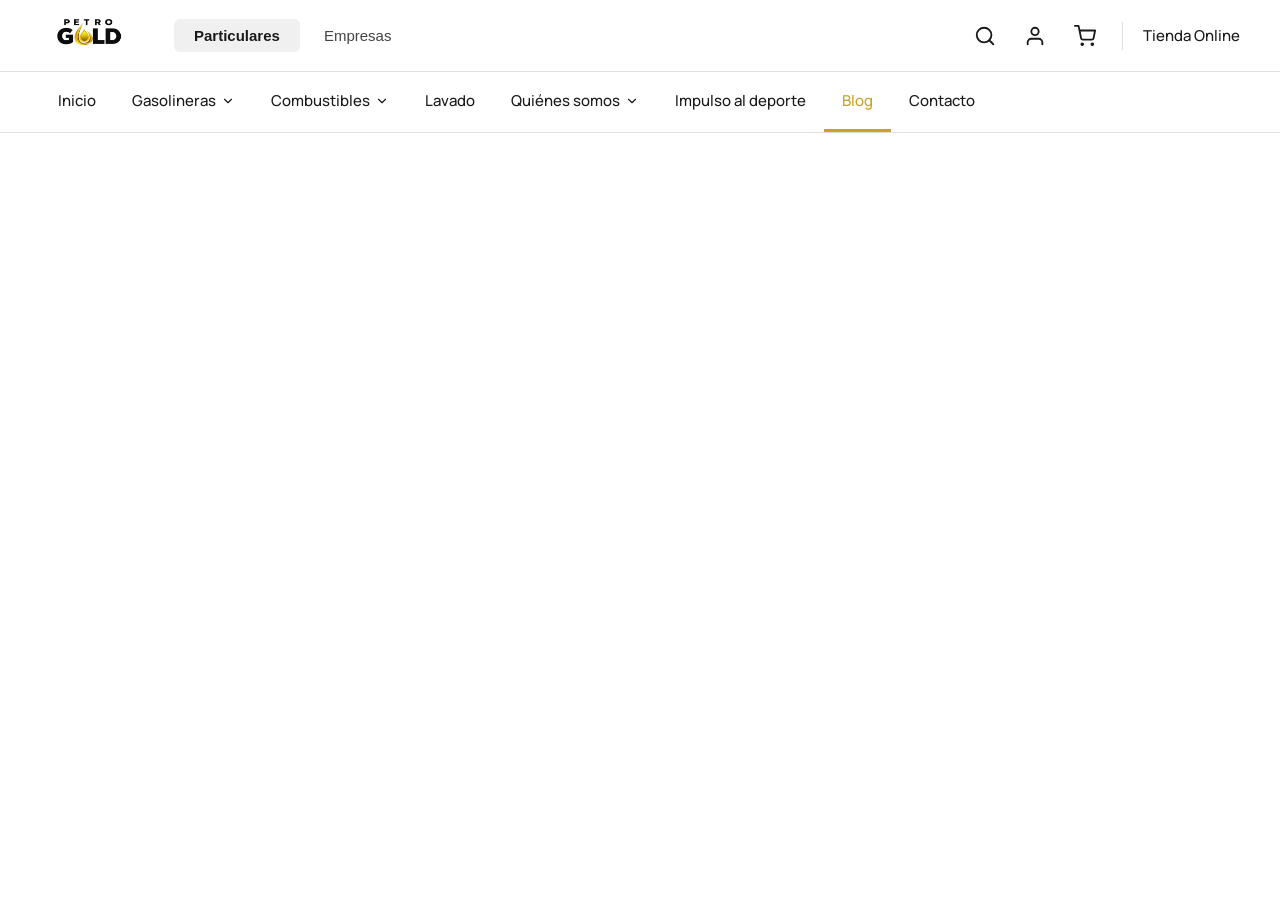
==== blog.html @ 427b75f1 "first commit" ====
<!DOCTYPE html>
<html lang="es">
<head>
  <meta charset="UTF-8" />
  <meta name="viewport" content="width=device-width, initial-scale=1.0" />
  <title>PetroGold – Blog</title>
  <link rel="stylesheet" href="css/style.css" />
</head>
<body>

  <!-- ===== TOP HEADER ===== -->
  <header class="top-header">
    <div class="header-inner">
      <div class="header-left">
        <a href="index.html" class="header-logo">
          <img src="Img/logo_petrogold_negro_sin_fondo.png" alt="PetroGold" />
        </a>
        <div class="header-tabs">
          <button class="tab active">Particulares</button>
          <button class="tab">Empresas</button>
        </div>
      </div>
      <div class="header-right">
        <button class="icon-btn" aria-label="Buscar">
          <svg viewBox="0 0 24 24" fill="none" stroke="currentColor" stroke-width="2" stroke-linecap="round" stroke-linejoin="round">
            <circle cx="11" cy="11" r="8"/><line x1="21" y1="21" x2="16.65" y2="16.65"/>
          </svg>
        </button>
        <button class="icon-btn" aria-label="Mi cuenta">
          <svg viewBox="0 0 24 24" fill="none" stroke="currentColor" stroke-width="2" stroke-linecap="round" stroke-linejoin="round">
            <path d="M20 21v-2a4 4 0 0 0-4-4H8a4 4 0 0 0-4 4v2"/><circle cx="12" cy="7" r="4"/>
          </svg>
        </button>
        <button class="icon-btn" aria-label="Carrito">
          <svg viewBox="0 0 24 24" fill="none" stroke="currentColor" stroke-width="2" stroke-linecap="round" stroke-linejoin="round">
            <circle cx="9" cy="21" r="1"/><circle cx="20" cy="21" r="1"/>
            <path d="M1 1h4l2.68 13.39a2 2 0 0 0 2 1.61h9.72a2 2 0 0 0 2-1.61L23 6H6"/>
          </svg>
        </button>
        <span class="header-divider"></span>
        <a href="tienda.html" class="tienda-link">Tienda Online</a>
      </div>
    </div>
  </header>

  <!-- ===== MAIN NAV ===== -->
  <nav class="main-nav">
    <ul>
      <li><a href="index.html">Inicio</a></li>
      <li class="has-dropdown">
        <a href="gasolineras.html">Gasolineras
          <svg class="nav-arrow" viewBox="0 0 24 24"><polyline points="6 9 12 15 18 9"/></svg>
        </a>
        <ul class="dropdown">
          <li><a href="gasolineras.html">Todas las gasolineras</a></li>
        </ul>
      </li>
      <li class="has-dropdown">
        <a href="combustibles.html">Combustibles
          <svg class="nav-arrow" viewBox="0 0 24 24"><polyline points="6 9 12 15 18 9"/></svg>
        </a>
        <ul class="dropdown">
          <li><a href="combustibles.html">Tipos de combustible</a></li>
        </ul>
      </li>
      <li><a href="lavado.html">Lavado</a></li>
      <li class="has-dropdown">
        <a href="quienes-somos.html">Quiénes somos
          <svg class="nav-arrow" viewBox="0 0 24 24"><polyline points="6 9 12 15 18 9"/></svg>
        </a>
        <ul class="dropdown">
          <li><a href="quienes-somos.html">La empresa</a></li>
        </ul>
      </li>
      <li><a href="impulso-al-deporte.html">Impulso al deporte</a></li>
      <li><a href="blog.html" class="active">Blog</a></li>
      <li><a href="contacto.html">Contacto</a></li>
    </ul>
  </nav>

  <!-- ===== MAIN CONTENT ===== -->
  <main>
    <!-- Contenido del Blog -->
  </main>

  <script src="js/main.js"></script>
</body>
</html>
---- css/style.css ----
@import url('https://fonts.googleapis.com/css2?family=Manrope:wght@400;500;600;700;800&display=swap');

/* =============================================
   PETROGOLD – Estilos globales
   ============================================= */

*, *::before, *::after {
  box-sizing: border-box;
  margin: 0;
  padding: 0;
}

:root {
  --gold: #C9A227;
  --gold-hover: #a88420;
  --text-dark: #1a1a1a;
  --text-mid: #444;
  --tab-active-bg: #f0f0f0;
  --border: #e0e0e0;
  --font: 'Manrope', sans-serif;
}

body {
  font-family: var(--font);
  color: var(--text-dark);
  background: #fff;
}

a {
  text-decoration: none;
  color: inherit;
}

/* =============================================
   TOP HEADER
   ============================================= */

.top-header {
  background: #fff;
  border-bottom: 1px solid var(--border);
  padding: 0 40px;
  height: 72px;
  display: flex;
  align-items: center;
}

.header-inner {
  width: 100%;
  display: flex;
  align-items: center;
  justify-content: space-between;
}

/* Logo */
.header-logo img {
  height: 68px;
  width: auto;
  display: block;
}

/* Particulares / Empresas tabs */
.header-left {
  display: flex;
  align-items: center;
  gap: 32px;
}

.header-tabs {
  display: flex;
  gap: 4px;
}

.header-tabs .tab {
  background: none;
  border: none;
  cursor: pointer;
  font-size: 15px;
  font-weight: 500;
  color: var(--text-mid);
  padding: 8px 20px;
  border-radius: 6px;
  transition: background 0.2s;
}

.header-tabs .tab.active {
  background: var(--tab-active-bg);
  color: var(--text-dark);
  font-weight: 600;
}

.header-tabs .tab:hover:not(.active) {
  background: #f7f7f7;
}

/* Right icons */
.header-right {
  display: flex;
  align-items: center;
  gap: 16px;
}

.icon-btn {
  background: none;
  border: none;
  cursor: pointer;
  display: flex;
  align-items: center;
  justify-content: center;
  padding: 6px;
  border-radius: 50%;
  color: var(--text-dark);
  transition: background 0.2s;
}

.icon-btn:hover {
  background: #f0f0f0;
}

.icon-btn svg {
  width: 22px;
  height: 22px;
}

.header-divider {
  width: 1px;
  height: 28px;
  background: var(--border);
  margin: 0 4px;
}

.tienda-link {
  font-size: 15px;
  font-weight: 500;
  color: var(--text-dark);
  white-space: nowrap;
  transition: color 0.2s;
}

.tienda-link:hover {
  color: var(--gold);
}

/* =============================================
   MAIN NAV
   ============================================= */

.main-nav {
  background: #fff;
  border-bottom: 1px solid var(--border);
  padding: 0 40px;
}

.main-nav > ul {
  list-style: none;
  display: flex;
  align-items: center;
  gap: 0;
}

.main-nav ul li {
  position: relative;
}

.main-nav ul li a,
.main-nav ul li .nav-toggle {
  display: flex;
  align-items: center;
  gap: 5px;
  padding: 18px 18px;
  font-size: 15px;
  font-weight: 500;
  color: var(--text-dark);
  cursor: pointer;
  border-bottom: 3px solid transparent;
  transition: color 0.2s, border-color 0.2s;
  white-space: nowrap;
  background: none;
  border-top: none;
  border-left: none;
  border-right: none;
  font-family: var(--font);
}

.main-nav ul li a:hover,
.main-nav ul li .nav-toggle:hover {
  color: var(--gold);
}

.main-nav ul li a.active {
  color: var(--gold);
  border-bottom: 3px solid var(--gold);
}

/* Dropdown arrow */
.nav-arrow {
  width: 14px;
  height: 14px;
  fill: none;
  stroke: currentColor;
  stroke-width: 2;
  stroke-linecap: round;
  stroke-linejoin: round;
  transition: transform 0.2s;
}

.has-dropdown:hover .nav-arrow {
  transform: rotate(180deg);
}

/* Dropdown menu */
.dropdown {
  display: none;
  position: absolute;
  top: 100%;
  left: 0;
  background: #fff;
  border: 1px solid var(--border);
  border-top: 2px solid var(--gold);
  min-width: 200px;
  box-shadow: 0 8px 24px rgba(0,0,0,0.08);
  z-index: 100;
  border-radius: 0 0 6px 6px;
}

.dropdown li a {
  padding: 12px 20px;
  display: block;
  border-bottom: none !important;
  font-weight: 400;
}

.dropdown li a:hover {
  background: #fafafa;
  color: var(--gold);
}

.has-dropdown:hover .dropdown {
  display: block;
}

/* =============================================
   HERO SLIDER
   ============================================= */

.hero-slider {
  position: relative;
  width: 100%;
  height: 520px;
  overflow: hidden;
}

.slide {
  position: absolute;
  inset: 0;
  background-size: cover;
  background-position: center;
  opacity: 0;
  transition: opacity 0.7s ease;
  display: flex;
  align-items: center;
}

.slide.active {
  opacity: 1;
  z-index: 1;
}

.slide-overlay {
  position: absolute;
  inset: 0;
  background: linear-gradient(to right, rgba(0,0,0,0.72) 0%, rgba(0,0,0,0.35) 55%, transparent 100%);
}

.slide-content {
  position: relative;
  z-index: 2;
  padding: 0 80px;
  max-width: 560px;
}

.slide-label {
  display: block;
  font-family: var(--font);
  font-size: 18px;
  font-weight: 800;
  letter-spacing: 3px;
  color: var(--gold);
  margin-bottom: 16px;
  text-transform: uppercase;
}

.slide-title {
  font-family: var(--font);
  font-size: 36px;
  font-weight: 800;
  color: #fff;
  line-height: 1.2;
  margin-bottom: 32px;
}

.slide-gold {
  color: var(--gold);
}

.slide-subtitle {
  font-family: var(--font);
  font-size: 16px;
  font-weight: 400;
  color: #fff;
  line-height: 1.6;
  margin-bottom: 28px;
  margin-top: -16px;
}

.slide-btn {
  display: inline-flex;
  align-items: center;
  gap: 10px;
  background: #fff;
  color: var(--text-dark);
  font-family: var(--font);
  font-size: 15px;
  font-weight: 600;
  padding: 14px 28px;
  border-radius: 6px;
  transition: background 0.2s, color 0.2s;
}

.slide-btn:hover {
  background: var(--gold);
  color: #fff;
}

.btn-arrow {
  font-size: 18px;
  line-height: 1;
}

/* Slider controls */
.slider-controls {
  position: absolute;
  bottom: 32px;
  left: 80px;
  z-index: 10;
  display: flex;
  align-items: center;
  gap: 8px;
}

.slider-btn {
  width: 40px;
  height: 40px;
  border-radius: 50%;
  border: 2px solid rgba(255,255,255,0.5);
  background: rgba(0,0,0,0.3);
  color: #fff;
  font-size: 20px;
  cursor: pointer;
  display: flex;
  align-items: center;
  justify-content: center;
  transition: background 0.2s, border-color 0.2s;
  line-height: 1;
}

.slider-btn:hover {
  background: rgba(0,0,0,0.6);
  border-color: #fff;
}

.slider-btn.next {
  background: rgba(255,255,255,0.15);
  border-color: #fff;
}

.slider-counter {
  font-family: var(--font);
  font-size: 14px;
  font-weight: 600;
  color: #fff;
  margin-left: 8px;
}

/* =============================================
   FEATURES SECTION
   ============================================= */

.features-section {
  background: #fff;
  padding: 80px 40px;
}

.features-inner {
  max-width: 1100px;
  margin: 0 auto;
}

.features-header {
  text-align: center;
  margin-bottom: 56px;
}

.features-label {
  display: block;
  font-family: var(--font);
  font-size: 13px;
  font-weight: 700;
  letter-spacing: 2px;
  color: var(--gold);
  text-transform: uppercase;
  margin-bottom: 16px;
}

.features-title {
  font-family: var(--font);
  font-size: 42px;
  font-weight: 800;
  color: #1a2e5a;
  line-height: 1.2;
}

.features-grid {
  display: grid;
  grid-template-columns: repeat(4, 1fr);
  gap: 32px;
  margin-bottom: 56px;
}

.feature-card {
  display: flex;
  flex-direction: column;
  align-items: center;
  text-align: center;
}

.feature-icon {
  width: 160px;
  height: 160px;
  background: #f0f2f5;
  border-radius: 50%;
  display: flex;
  align-items: center;
  justify-content: center;
  margin-bottom: 24px;
  overflow: hidden;
}

.feature-icon svg,
.feature-icon img {
  width: 100px;
  height: 100px;
  object-fit: contain;
}

.feature-title {
  font-family: var(--font);
  font-size: 20px;
  font-weight: 800;
  color: #1a2e5a;
  line-height: 1.3;
  margin-bottom: 12px;
  padding-bottom: 12px;
  position: relative;
}

.feature-title::after {
  content: '';
  display: block;
  width: 32px;
  height: 3px;
  border-radius: 2px;
  margin: 10px auto 0;
}

.feature-title.gold-line::after {
  background: var(--gold);
}

.feature-title.navy-line::after {
  background: #1a2e5a;
}

.feature-text {
  font-family: var(--font);
  font-size: 14px;
  font-weight: 400;
  color: #555;
  line-height: 1.7;
}

.features-cta {
  text-align: center;
}

.features-btn {
  display: inline-flex;
  align-items: center;
  gap: 10px;
  background: var(--gold);
  color: #fff;
  font-family: var(--font);
  font-size: 16px;
  font-weight: 700;
  padding: 18px 40px;
  border-radius: 6px;
  transition: background 0.2s;
}

.features-btn:hover {
  background: var(--gold-hover);
  color: #fff;
}

/* =============================================
   STICKY HEADER
   ============================================= */

.top-header.sticky,
.main-nav.sticky {
  position: sticky;
  top: 0;
  z-index: 200;
  box-shadow: 0 2px 12px rgba(0,0,0,0.07);
}
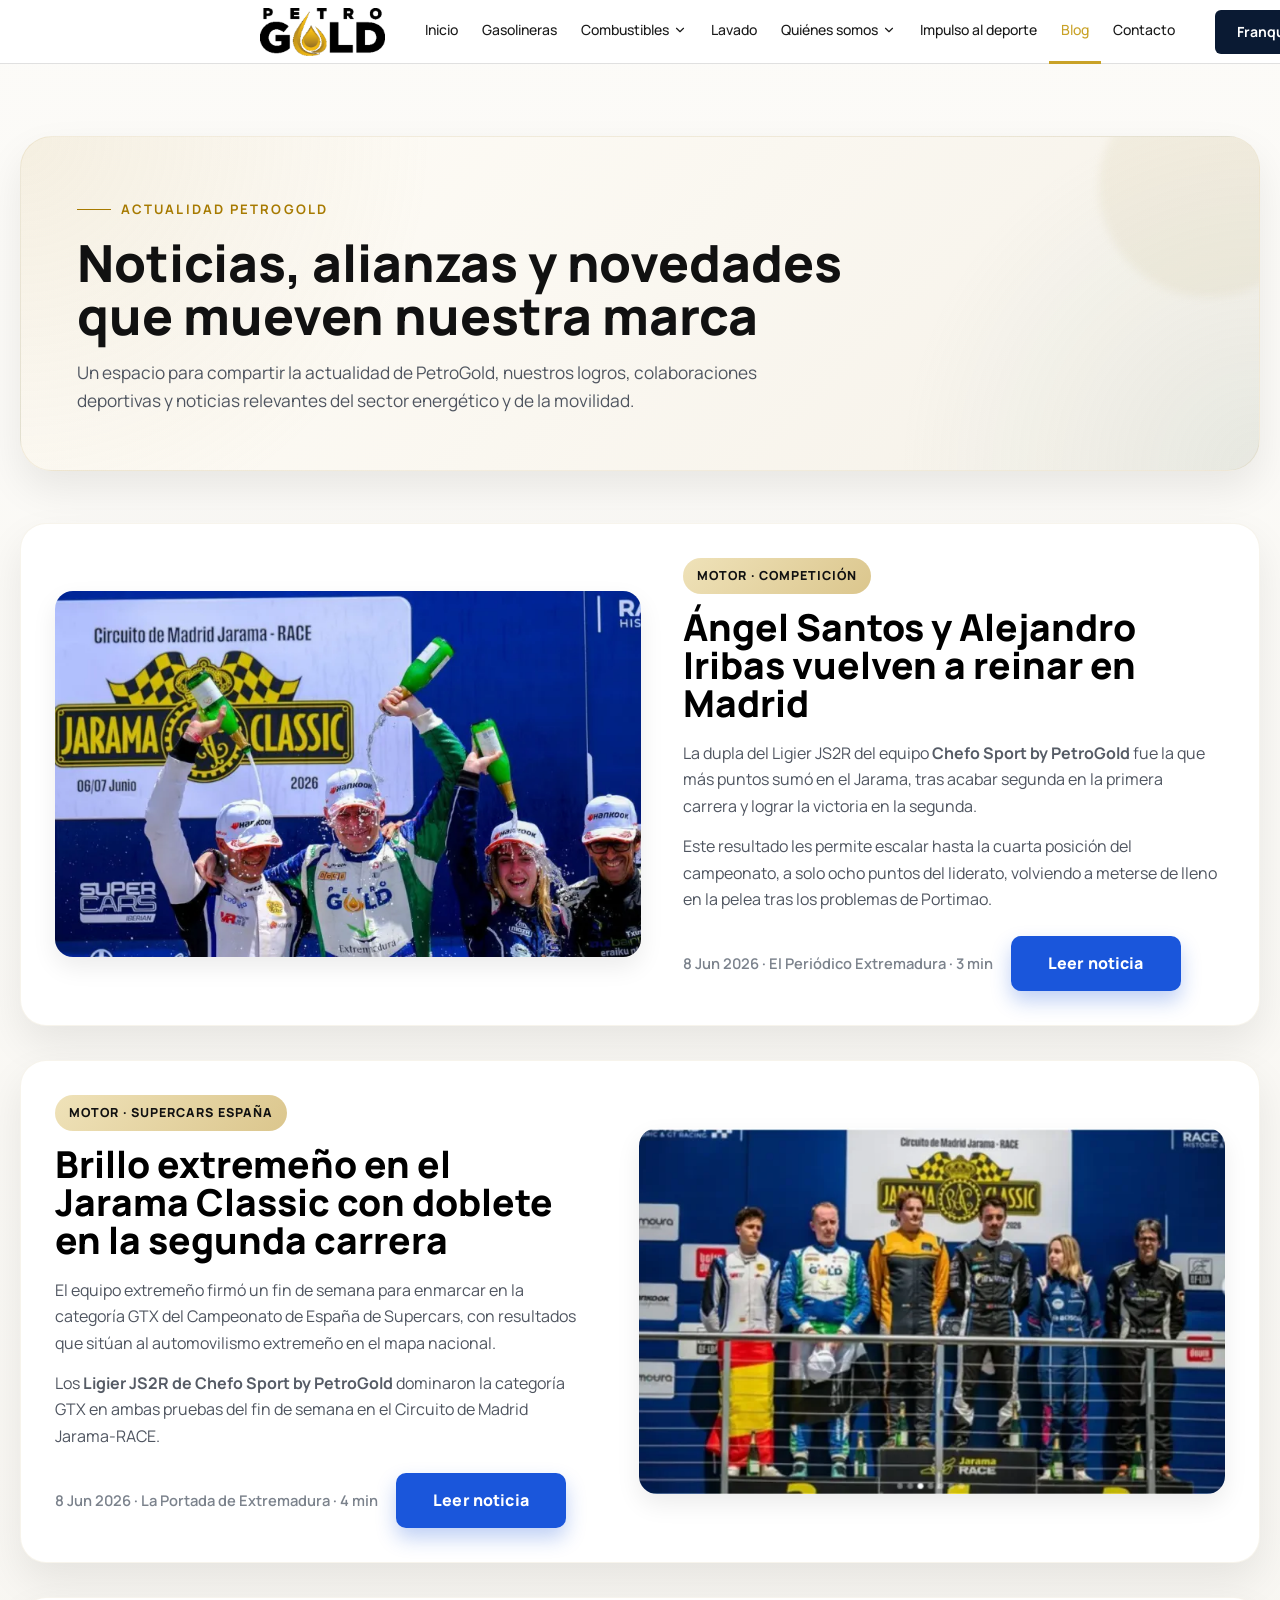
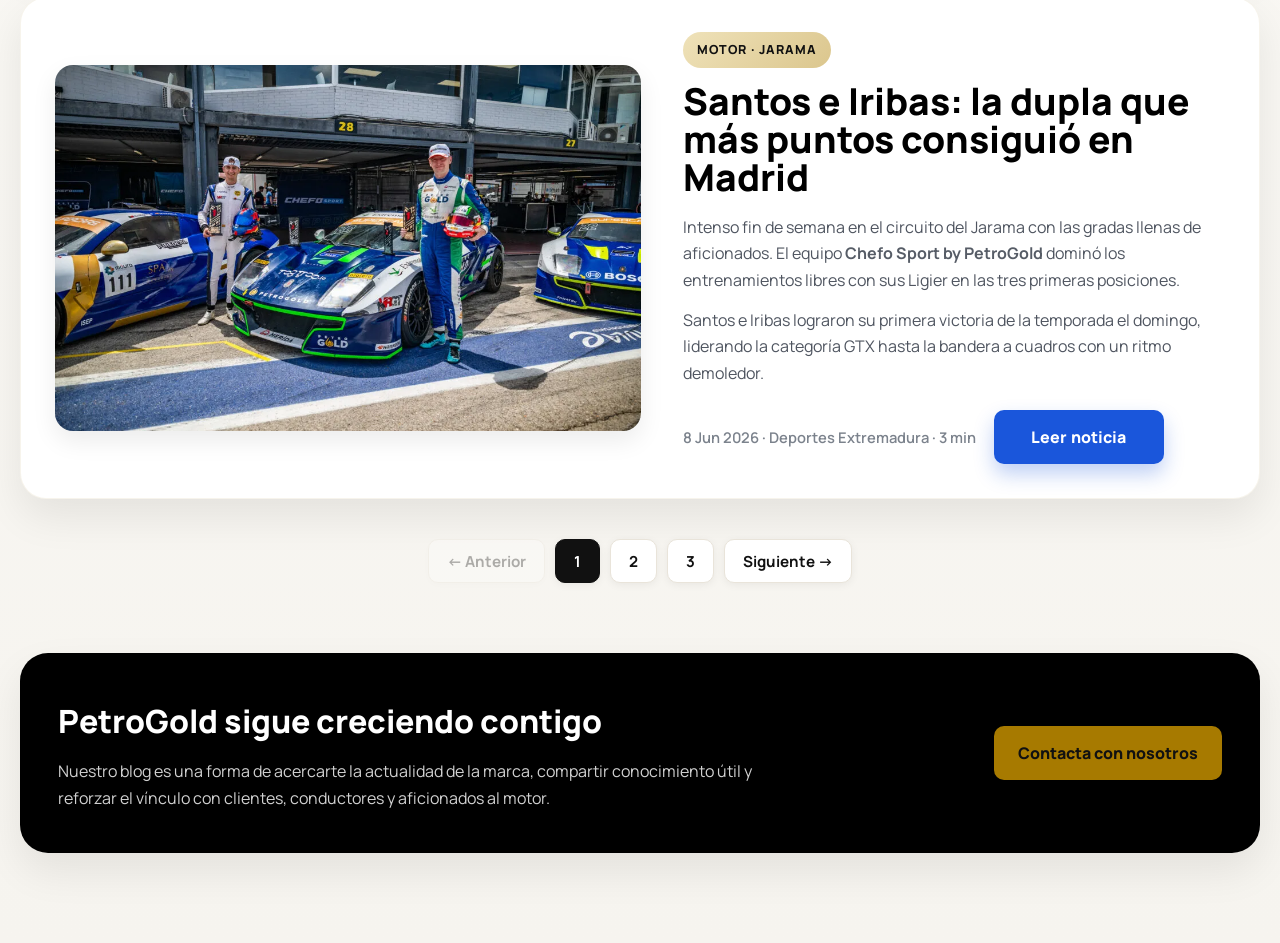
==== commit 39ca4cf9: "Version inicial PetroGold" ====
--- a/blog.html
+++ b/blog.html
@@ -1,89 +1,985 @@
-<!DOCTYPE html>
+﻿<!DOCTYPE html>
 <html lang="es">
 <head>
   <meta charset="UTF-8" />
   <meta name="viewport" content="width=device-width, initial-scale=1.0" />
   <title>PetroGold – Blog</title>
   <link rel="stylesheet" href="css/style.css" />
+
+  <!-- Fuente Manrope -->
+  <link rel="preconnect" href="[fonts.googleapis.com](https://fonts.googleapis.com)">
+  <link rel="preconnect" href="[fonts.gstatic.com](https://fonts.gstatic.com)" crossorigin>
+  <link href="[fonts.googleapis.com](https://fonts.googleapis.com/css2?family=Manrope:wght@400;500;600;700;800&display=swap)" rel="stylesheet">
+
+  <style>
+    :root {
+      --pg-black: #111111;
+      --pg-text: #4f5560;
+      --pg-muted: #7b828c;
+      --pg-bg: #ffffff;
+      --pg-white: #ffffff;
+      --pg-line: #e9e4da;
+      --pg-gold: #a77a00;
+      --pg-gold-soft: #eeae00;
+      --pg-title: #000000;
+      --pg-green: #1e008b;
+      --pg-green-hover: #0012b1;
+      --shadow-soft: 0 18px 40px rgba(17, 17, 17, 0.08);
+      --shadow-card: 0 10px 24px rgba(17, 17, 17, 0.08);
+      --radius-xl: 26px;
+      --radius-lg: 18px;
+      --radius-md: 14px;
+      --radius-sm: 10px;
+      --container: 1240px;
+    }
+
+    * {
+      box-sizing: border-box;
+      margin: 0;
+      padding: 0;
+    }
+
+    html {
+      scroll-behavior: smooth;
+    }
+
+    body {
+      font-family: 'Manrope', sans-serif;
+      color: var(--pg-text);
+      background: linear-gradient(180deg, #fcfbf8 0%, #f6f4ef 100%);
+      line-height: 1.65;
+    }
+
+    img {
+      max-width: 100%;
+      display: block;
+    }
+
+    a {
+      text-decoration: none;
+      font-family: 'Manrope', sans-serif;
+    }
+
+    button,
+    input,
+    textarea,
+    select {
+      font-family: 'Manrope', sans-serif;
+    }
+
+    .blog-shell {
+      width: min(100% - 40px, var(--container));
+      margin: 0 auto;
+    }
+
+    .blog-main {
+      padding: 48px 0 90px;
+    }
+
+    .blog-hero {
+      padding: 24px 0 52px;
+    }
+
+    .blog-hero-box {
+      position: relative;
+      overflow: hidden;
+      background:
+        radial-gradient(circle at top left, rgba(199, 178, 122, 0.18), transparent 32%),
+        radial-gradient(circle at right bottom, rgba(158, 185, 187, 0.16), transparent 28%),
+        linear-gradient(135deg, #fffdf8 0%, #f5f1e8 100%);
+      border: 1px solid rgba(199, 178, 122, 0.18);
+      border-radius: 32px;
+      padding: 54px 56px;
+      box-shadow: var(--shadow-soft);
+    }
+
+    .blog-hero-box::before {
+      content: "";
+      position: absolute;
+      width: 220px;
+      height: 220px;
+      right: -60px;
+      top: -60px;
+      background: rgba(199, 178, 122, 0.12);
+      border-radius: 50%;
+      filter: blur(4px);
+    }
+
+    .blog-kicker {
+      display: inline-flex;
+      align-items: center;
+      gap: 10px;
+      font-size: 0.82rem;
+      letter-spacing: 0.16em;
+      text-transform: uppercase;
+      color: var(--pg-gold);
+      font-weight: 700;
+      margin-bottom: 16px;
+    }
+
+    .blog-kicker::before {
+      content: "";
+      width: 34px;
+      height: 1px;
+      background: var(--pg-gold);
+    }
+
+    .blog-hero h1 {
+      font-family: 'Manrope', sans-serif;
+      font-weight: 800;
+      font-size: clamp(2.4rem, 4vw, 4.3rem);
+      line-height: 1.02;
+      color: var(--pg-black);
+      max-width: 820px;
+      margin-bottom: 18px;
+    }
+
+    .blog-hero p {
+      max-width: 760px;
+      font-size: 1.08rem;
+      color: var(--pg-text);
+    }
+
+    .blog-toolbar {
+      display: flex;
+      align-items: center;
+      justify-content: space-between;
+      gap: 20px;
+      margin: 0 0 36px;
+      padding: 18px 22px;
+      background: rgba(255, 255, 255, 0.72);
+      border: 1px solid rgba(199, 178, 122, 0.16);
+      border-radius: 18px;
+      backdrop-filter: blur(8px);
+    }
+
+    .blog-toolbar-left h2 {
+      font-size: 1.25rem;
+      color: var(--pg-black);
+      margin-bottom: 4px;
+      font-weight: 800;
+    }
+
+    .blog-toolbar-left p {
+      font-size: 0.96rem;
+      color: var(--pg-muted);
+    }
+
+    .blog-tags {
+      display: flex;
+      flex-wrap: wrap;
+      gap: 10px;
+    }
+
+    .blog-tag {
+      display: inline-flex;
+      align-items: center;
+      justify-content: center;
+      padding: 10px 16px;
+      border-radius: 999px;
+      background: var(--pg-white);
+      border: 1px solid var(--pg-line);
+      color: var(--pg-black);
+      font-size: 0.92rem;
+      font-weight: 700;
+      transition: 0.25s ease;
+    }
+
+    .blog-tag:hover,
+    .blog-tag.active {
+      background: var(--pg-black);
+      color: var(--pg-white);
+      border-color: var(--pg-black);
+    }
+
+    .featured-posts {
+      display: grid;
+      gap: 34px;
+      margin-bottom: 70px;
+    }
+
+    .post-featured {
+      display: grid;
+      grid-template-columns: 1.08fr 1fr;
+      gap: 42px;
+      align-items: center;
+      background: var(--pg-white);
+      border-radius: var(--radius-xl);
+      padding: 34px;
+      border: 1px solid rgba(199, 178, 122, 0.14);
+      box-shadow: var(--shadow-soft);
+      transition: transform 0.25s ease, box-shadow 0.25s ease;
+    }
+
+    .post-featured:hover {
+      transform: translateY(-4px);
+      box-shadow: 0 20px 42px rgba(17, 17, 17, 0.11);
+    }
+
+    .post-featured.reverse {
+      grid-template-columns: 1fr 1.08fr;
+    }
+
+    .post-featured.reverse .post-media {
+      order: 2;
+    }
+
+    .post-featured.reverse .post-content {
+      order: 1;
+    }
+
+    .post-media {
+      position: relative;
+    }
+
+    .post-media img {
+      width: 100%;
+      aspect-ratio: 16 / 10;
+      object-fit: cover;
+      border-radius: 18px;
+      box-shadow: var(--shadow-card);
+    }
+
+    .post-media::after {
+      content: "";
+      position: absolute;
+      inset: auto 18px -16px 18px;
+      height: 28px;
+      background: rgba(17, 17, 17, 0.06);
+      filter: blur(16px);
+      z-index: -1;
+      border-radius: 50%;
+    }
+
+    .post-content {
+      padding-right: 8px;
+    }
+
+    .post-label {
+      display: inline-block;
+      margin-bottom: 14px;
+      padding: 8px 14px;
+      font-size: 0.78rem;
+      font-weight: 800;
+      letter-spacing: 0.08em;
+      text-transform: uppercase;
+      color: var(--pg-black);
+      background: linear-gradient(135deg, #efe2b9, #dbc68d);
+      border-radius: 999px;
+    }
+
+    .post-content h2 {
+      font-family: 'Manrope', sans-serif;
+      font-weight: 800;
+      font-size: clamp(2rem, 2.9vw, 3.35rem);
+      line-height: 1.02;
+      color: var(--pg-title);
+      margin-bottom: 18px;
+    }
+
+    .post-excerpt {
+      font-size: 1rem;
+      color: var(--pg-text);
+      margin-bottom: 18px;
+    }
+
+    .post-excerpt p + p {
+      margin-top: 14px;
+    }
+
+    .post-excerpt strong {
+      color: #565c66;
+    }
+
+    .post-list-point {
+      margin-top: 10px;
+      padding-left: 22px;
+    }
+
+    .post-list-point li {
+      margin-bottom: 8px;
+    }
+
+    .post-list-point li::marker {
+      color: var(--pg-gold);
+    }
+
+    .post-footer {
+      display: flex;
+      align-items: center;
+      gap: 18px;
+      margin-top: 24px;
+      flex-wrap: wrap;
+    }
+
+    .post-meta {
+      font-size: 0.92rem;
+      color: var(--pg-muted);
+      font-weight: 600;
+    }
+
+    .btn-read {
+      display: inline-flex;
+      align-items: center;
+      justify-content: center;
+      min-width: 170px;
+      padding: 14px 26px;
+      border-radius: 10px;
+      background: #1a56db;
+      color: var(--pg-white);
+      font-weight: 800;
+      font-size: 1rem;
+      letter-spacing: 0.01em;
+      box-shadow: 0 10px 20px rgba(26, 86, 219, 0.28);
+      transition: 0.25s ease;
+    }
+
+    .btn-read:hover {
+      background: #1648c0;
+      transform: translateY(-2px);
+    }
+
+    .posts-grid-section {
+      margin-top: 16px;
+    }
+
+    .section-title-row {
+      display: flex;
+      align-items: end;
+      justify-content: space-between;
+      gap: 18px;
+      margin-bottom: 26px;
+    }
+
+    .section-title-row h3 {
+      font-family: 'Manrope', sans-serif;
+      font-size: 2rem;
+      font-weight: 800;
+      color: var(--pg-black);
+    }
+
+    .section-title-row p {
+      max-width: 560px;
+      color: var(--pg-muted);
+    }
+
+    .posts-grid {
+      display: grid;
+      grid-template-columns: repeat(3, 1fr);
+      gap: 26px;
+    }
+
+    .post-card {
+      background: var(--pg-white);
+      border-radius: 22px;
+      overflow: hidden;
+      border: 1px solid rgba(199, 178, 122, 0.14);
+      box-shadow: var(--shadow-card);
+      transition: transform 0.25s ease, box-shadow 0.25s ease;
+    }
+
+    .post-card:hover {
+      transform: translateY(-6px);
+      box-shadow: 0 18px 34px rgba(17, 17, 17, 0.11);
+    }
+
+    .post-card img {
+      width: 100%;
+      aspect-ratio: 16 / 10;
+      object-fit: cover;
+    }
+
+    .post-card-body {
+      padding: 22px 22px 24px;
+    }
+
+    .post-card-category {
+      display: inline-block;
+      font-size: 0.76rem;
+      text-transform: uppercase;
+      letter-spacing: 0.08em;
+      color: var(--pg-gold);
+      font-weight: 800;
+      margin-bottom: 10px;
+    }
+
+    .post-card h4 {
+      font-size: 1.22rem;
+      line-height: 1.25;
+      color: var(--pg-black);
+      margin-bottom: 12px;
+      font-weight: 800;
+    }
+
+    .post-card p {
+      color: var(--pg-text);
+      font-size: 0.96rem;
+      margin-bottom: 16px;
+    }
+
+    .post-card a {
+      color: var(--pg-black);
+      font-weight: 800;
+      transition: 0.25s ease;
+    }
+
+    .post-card a:hover {
+      color: var(--pg-gold);
+    }
+
+    .blog-cta {
+      margin-top: 70px;
+    }
+
+    .blog-cta-box {
+      background: linear-gradient(135deg, #000000 0%, #000000 100%);
+      border-radius: 28px;
+      padding: 42px 38px;
+      color: var(--pg-white);
+      display: flex;
+      align-items: center;
+      justify-content: space-between;
+      gap: 24px;
+      box-shadow: var(--shadow-soft);
+    }
+
+    .blog-cta-box h3 {
+      font-family: 'Manrope', sans-serif;
+      font-size: 2rem;
+      font-weight: 800;
+      margin-bottom: 10px;
+    }
+
+    .blog-cta-box p {
+      color: rgba(255, 255, 255, 0.82);
+      max-width: 700px;
+    }
+
+    .blog-cta-btn {
+      display: inline-flex;
+      align-items: center;
+      justify-content: center;
+      white-space: nowrap;
+      padding: 14px 24px;
+      border-radius: 10px;
+      background: var(--pg-gold);
+      color: var(--pg-black);
+      font-weight: 800;
+      transition: 0.25s ease;
+    }
+
+    .blog-cta-btn:hover {
+      background: var(--pg-gold-soft);
+      transform: translateY(-2px);
+    }
+
+    @media (max-width: 1100px) {
+      .post-featured,
+      .post-featured.reverse {
+        grid-template-columns: 1fr;
+      }
+
+      .post-featured.reverse .post-media,
+      .post-featured.reverse .post-content {
+        order: initial;
+      }
+
+      .posts-grid {
+        grid-template-columns: repeat(2, 1fr);
+      }
+    }
+
+    @media (max-width: 820px) {
+      .blog-main {
+        padding: 28px 0 70px;
+      }
+
+      .blog-hero-box {
+        padding: 34px 24px;
+        border-radius: 24px;
+      }
+
+      .blog-toolbar {
+        flex-direction: column;
+        align-items: flex-start;
+      }
+
+      .post-featured {
+        padding: 20px;
+        gap: 24px;
+        border-radius: 22px;
+      }
+
+      .post-content h2 {
+        line-height: 1.04;
+      }
+
+      .section-title-row {
+        flex-direction: column;
+        align-items: flex-start;
+      }
+
+      .blog-cta-box {
+        flex-direction: column;
+        align-items: flex-start;
+        padding: 32px 24px;
+      }
+    }
+
+    /* ── Paginación ── */
+    .blog-pagination {
+      display: flex;
+      align-items: center;
+      justify-content: center;
+      gap: 10px;
+      margin: -30px 0 70px;
+      flex-wrap: wrap;
+    }
+
+    .blog-page-btn {
+      display: inline-flex;
+      align-items: center;
+      justify-content: center;
+      min-width: 44px;
+      height: 44px;
+      padding: 0 18px;
+      border-radius: 10px;
+      border: 1px solid var(--pg-line);
+      background: var(--pg-white);
+      color: var(--pg-black);
+      font-family: 'Manrope', sans-serif;
+      font-size: 0.95rem;
+      font-weight: 700;
+      cursor: pointer;
+      transition: background 0.2s ease, color 0.2s ease, transform 0.2s ease;
+      box-shadow: 0 2px 8px rgba(17,17,17,0.06);
+    }
+
+    .blog-page-btn:hover:not([disabled]) {
+      background: var(--pg-black);
+      color: var(--pg-white);
+      border-color: var(--pg-black);
+      transform: translateY(-1px);
+    }
+
+    .blog-page-btn.active {
+      background: var(--pg-black);
+      color: var(--pg-white);
+      border-color: var(--pg-black);
+    }
+
+    .blog-page-btn[disabled] {
+      opacity: 0.32;
+      cursor: default;
+    }
+
+    @media (max-width: 640px) {
+      .blog-shell {
+        width: min(100% - 24px, var(--container));
+      }
+
+      .blog-hero h1 {
+        font-size: 2rem;
+      }
+
+      .blog-hero p {
+        font-size: 1rem;
+      }
+
+      .posts-grid {
+        grid-template-columns: 1fr;
+      }
+
+      .post-content h2 {
+        font-size: 1.9rem;
+      }
+
+      .btn-read,
+      .blog-cta-btn {
+        width: 100%;
+      }
+
+      .post-footer {
+        align-items: stretch;
+      }
+    }
+  </style>
 </head>
 <body>
 
-  <!-- ===== TOP HEADER ===== -->
+  <!-- ===== SINGLE HEADER BAR ===== -->
   <header class="top-header">
     <div class="header-inner">
-      <div class="header-left">
-        <a href="index.html" class="header-logo">
-          <img src="Img/logo_petrogold_negro_sin_fondo.png" alt="PetroGold" />
-        </a>
-        <div class="header-tabs">
-          <button class="tab active">Particulares</button>
-          <button class="tab">Empresas</button>
-        </div>
+
+      <a href="index.html" class="header-logo">
+        <img src="Img/logo_petrogold_negro_sin_fondo.png" alt="PetroGold" id="siteLogoImg" />
+      </a>
+
+      <nav class="main-nav">
+        <ul>
+          <li><a href="index.html">Inicio</a></li>
+
+          <li><a href="gasolineras.html">Gasolineras</a></li>
+
+          <li class="has-dropdown">
+            <a href="combustibles.html">Combustibles
+              <svg class="nav-arrow" viewBox="0 0 24 24">
+                <polyline points="6 9 12 15 18 9"/>
+              </svg>
+            </a>
+            <ul class="dropdown">
+              <li><a href="combustibles.html">Tipos de combustible</a></li>
+            </ul>
+          </li>
+
+          <li><a href="lavado.html">Lavado</a></li>
+
+          <li class="has-dropdown">
+            <a href="quienes-somos.html">Quiénes somos
+              <svg class="nav-arrow" viewBox="0 0 24 24">
+                <polyline points="6 9 12 15 18 9"/>
+              </svg>
+            </a>
+            <ul class="dropdown">
+              <li><a href="quienes-somos.html">La empresa</a></li>
+            </ul>
+          </li>
+
+          <li><a href="impulso-al-deporte.html">Impulso al deporte</a></li>
+          <li><a href="blog.html" class="active">Blog</a></li>
+          <li><a href="contacto.html">Contacto</a></li>
+        </ul>
+      </nav>
+
+      <div class="header-right">
+        <button class="hamburger" id="menuToggle" aria-label="Menú">
+          <span></span>
+          <span></span>
+          <span></span>
+        </button>
+        <a href="quienes-somos.html" class="tienda-btn">Franquíciate</a>
       </div>
-      <div class="header-right">
-        <button class="icon-btn" aria-label="Buscar">
-          <svg viewBox="0 0 24 24" fill="none" stroke="currentColor" stroke-width="2" stroke-linecap="round" stroke-linejoin="round">
-            <circle cx="11" cy="11" r="8"/><line x1="21" y1="21" x2="16.65" y2="16.65"/>
-          </svg>
-        </button>
-        <button class="icon-btn" aria-label="Mi cuenta">
-          <svg viewBox="0 0 24 24" fill="none" stroke="currentColor" stroke-width="2" stroke-linecap="round" stroke-linejoin="round">
-            <path d="M20 21v-2a4 4 0 0 0-4-4H8a4 4 0 0 0-4 4v2"/><circle cx="12" cy="7" r="4"/>
-          </svg>
-        </button>
-        <button class="icon-btn" aria-label="Carrito">
-          <svg viewBox="0 0 24 24" fill="none" stroke="currentColor" stroke-width="2" stroke-linecap="round" stroke-linejoin="round">
-            <circle cx="9" cy="21" r="1"/><circle cx="20" cy="21" r="1"/>
-            <path d="M1 1h4l2.68 13.39a2 2 0 0 0 2 1.61h9.72a2 2 0 0 0 2-1.61L23 6H6"/>
-          </svg>
-        </button>
-        <span class="header-divider"></span>
-        <a href="tienda.html" class="tienda-link">Tienda Online</a>
-      </div>
+
     </div>
   </header>
 
-  <!-- ===== MAIN NAV ===== -->
-  <nav class="main-nav">
-    <ul>
-      <li><a href="index.html">Inicio</a></li>
-      <li class="has-dropdown">
-        <a href="gasolineras.html">Gasolineras
-          <svg class="nav-arrow" viewBox="0 0 24 24"><polyline points="6 9 12 15 18 9"/></svg>
-        </a>
-        <ul class="dropdown">
-          <li><a href="gasolineras.html">Todas las gasolineras</a></li>
-        </ul>
-      </li>
-      <li class="has-dropdown">
-        <a href="combustibles.html">Combustibles
-          <svg class="nav-arrow" viewBox="0 0 24 24"><polyline points="6 9 12 15 18 9"/></svg>
-        </a>
-        <ul class="dropdown">
-          <li><a href="combustibles.html">Tipos de combustible</a></li>
-        </ul>
-      </li>
-      <li><a href="lavado.html">Lavado</a></li>
-      <li class="has-dropdown">
-        <a href="quienes-somos.html">Quiénes somos
-          <svg class="nav-arrow" viewBox="0 0 24 24"><polyline points="6 9 12 15 18 9"/></svg>
-        </a>
-        <ul class="dropdown">
-          <li><a href="quienes-somos.html">La empresa</a></li>
-        </ul>
-      </li>
-      <li><a href="impulso-al-deporte.html">Impulso al deporte</a></li>
-      <li><a href="blog.html" class="active">Blog</a></li>
-      <li><a href="contacto.html">Contacto</a></li>
-    </ul>
-  </nav>
-
-  <!-- ===== MAIN CONTENT ===== -->
-  <main>
-    <!-- Contenido del Blog -->
+  <main class="blog-main">
+    <div class="blog-shell">
+
+      <section class="blog-hero">
+        <div class="blog-hero-box">
+          <span class="blog-kicker">Actualidad PetroGold</span>
+          <h1>Noticias, alianzas y novedades que mueven nuestra marca</h1>
+          <p>
+            Un espacio para compartir la actualidad de PetroGold, nuestros logros,
+            colaboraciones deportivas y noticias relevantes del sector energético y de la movilidad.
+          </p>
+        </div>
+      </section>
+
+      <section class="featured-posts">
+
+        <!-- 8 Jun 2026 -->
+        <article class="post-featured">
+          <div class="post-media">
+            <img src="Img/07_blog_angel_santos.webp" alt="Ángel Santos y Alejandro Iribas vuelven a reinar en Madrid" />
+          </div>
+          <div class="post-content">
+            <span class="post-label">Motor · Competición</span>
+            <h2>Ángel Santos y Alejandro Iribas vuelven a reinar en Madrid</h2>
+            <div class="post-excerpt">
+              <p>
+                La dupla del Ligier JS2R del equipo <strong>Chefo Sport by PetroGold</strong> fue la que más puntos sumó
+                en el Jarama, tras acabar segunda en la primera carrera y lograr la victoria en la segunda.
+              </p>
+              <p>
+                Este resultado les permite escalar hasta la cuarta posición del campeonato, a solo ocho puntos
+                del liderato, volviendo a meterse de lleno en la pelea tras los problemas de Portimao.
+              </p>
+            </div>
+            <div class="post-footer">
+              <span class="post-meta">8 Jun 2026 · El Periódico Extremadura · 3 min</span>
+              <a href="https://www.elperiodicoextremadura.com/deportes/2026/06/08/angel-santos-alejandro-iribas-vuelven-jarama-circuito-131160437.amp.html" target="_blank" rel="noopener" class="btn-read">Leer noticia</a>
+            </div>
+          </div>
+        </article>
+
+        <!-- 8 Jun 2026 -->
+        <article class="post-featured reverse">
+          <div class="post-media">
+            <img src="Img/07_blog_angel_santobrillo_extremeño.webp" alt="Brillo extremeño en el Jarama Classic" />
+          </div>
+          <div class="post-content">
+            <span class="post-label">Motor · Supercars España</span>
+            <h2>Brillo extremeño en el Jarama Classic con doblete en la segunda carrera</h2>
+            <div class="post-excerpt">
+              <p>
+                El equipo extremeño firmó un fin de semana para enmarcar en la categoría GTX del
+                Campeonato de España de Supercars, con resultados que sitúan al automovilismo extremeño en el mapa nacional.
+              </p>
+              <p>
+                Los <strong>Ligier JS2R de Chefo Sport by PetroGold</strong> dominaron la categoría GTX en ambas
+                pruebas del fin de semana en el Circuito de Madrid Jarama-RACE.
+              </p>
+            </div>
+            <div class="post-footer">
+              <span class="post-meta">8 Jun 2026 · La Portada de Extremadura · 4 min</span>
+              <a href="https://www.laportadadeextremadura.com/deportes/deportes-extremadura/brillo-extremeno-en-jarama-classic-con-doblete-en-segunda-carrera-del-supercars-espana_5755_102.html" target="_blank" rel="noopener" class="btn-read">Leer noticia</a>
+            </div>
+          </div>
+        </article>
+
+        <!-- 8 Jun 2026 -->
+        <article class="post-featured">
+          <div class="post-media">
+            <img src="Img/07_blog_angel_santos_2.webp" alt="Santos e Iribas reinan en Madrid - Deportes Extremadura" />
+          </div>
+          <div class="post-content">
+            <span class="post-label">Motor · Jarama</span>
+            <h2>Santos e Iribas: la dupla que más puntos consiguió en Madrid</h2>
+            <div class="post-excerpt">
+              <p>
+                Intenso fin de semana en el circuito del Jarama con las gradas llenas de aficionados.
+                El equipo <strong>Chefo Sport by PetroGold</strong> dominó los entrenamientos libres con
+                sus Ligier en las tres primeras posiciones.
+              </p>
+              <p>
+                Santos e Iribas lograron su primera victoria de la temporada el domingo, liderando
+                la categoría GTX hasta la bandera a cuadros con un ritmo demoledor.
+              </p>
+            </div>
+            <div class="post-footer">
+              <span class="post-meta">8 Jun 2026 · Deportes Extremadura · 3 min</span>
+              <a href="https://deportesextremadura.es/angel-santos-y-alejandro-iribas-vuelven-a-reinar-madrid/" target="_blank" rel="noopener" class="btn-read">Leer noticia</a>
+            </div>
+          </div>
+        </article>
+
+        <!-- 8 Jun 2026 -->
+        <article class="post-featured reverse">
+          <div class="post-media">
+            <img src="Img/07_blog_sport_motores.webp" alt="Supercars España - Jarama - Sport Motores" />
+          </div>
+          <div class="post-content">
+            <span class="post-label">Motor · Supercars</span>
+            <h2>Caçoilo y Varela ganan en Jarama tras el abandono de Teixeira</h2>
+            <div class="post-excerpt">
+              <p>
+                Gabriel Caçoilo y Máximo Varela se impusieron en la primera carrera del Jarama Classic
+                cuando Daniel Teixeira se vio obligado a abandonar a cuatro vueltas del final.
+              </p>
+              <p>
+                Ángel Santos y Alejandro Iribas completaron el podio en segunda posición, cerrando un
+                histórico resultado para <strong>Chefo Sport by PetroGold</strong> en la categoría GTX.
+              </p>
+            </div>
+            <div class="post-footer">
+              <span class="post-meta">8 Jun 2026 · Sport Motores · 3 min</span>
+              <a href="https://sportmotores.com/portal/!site.go?s=332000000&p=.20055&id=75371" target="_blank" rel="noopener" class="btn-read">Leer noticia</a>
+            </div>
+          </div>
+        </article>
+
+        <!-- 8 Jun 2026 -->
+        <article class="post-featured">
+          <div class="post-media">
+            <img src="Img/07_blog_varela.webp" alt="SCC Jarama - Euromotor" />
+          </div>
+          <div class="post-content">
+            <span class="post-label">Motor · Análisis</span>
+            <h2>SCC Jarama: crónica completa del fin de semana de Chefo Sport by PetroGold</h2>
+            <div class="post-excerpt">
+              <p>
+                Análisis y crónica completa del fin de semana del Jarama Classic en el Campeonato de España
+                de Supercars, con los pilotos de <strong>Chefo Sport by PetroGold</strong> como protagonistas.
+              </p>
+              <p>
+                Un fin de semana histórico para el automovilismo extremeño que refuerza la posición del
+                equipo en la lucha por el campeonato de la temporada 2026.
+              </p>
+            </div>
+            <div class="post-footer">
+              <span class="post-meta">8 Jun 2026 · Euromotor · 4 min</span>
+              <a href="https://www.euromotor.app/noticias-competicion/c/0/i/96879407/scc-cacoilo-y-varela-ganan-en-jarama-tras-el-abandono-de-teixeira-cuatro-vueltas-del-final" target="_blank" rel="noopener" class="btn-read">Leer noticia</a>
+            </div>
+          </div>
+        </article>
+
+        <!-- 5 Mar 2026 -->
+        <article class="post-featured reverse">
+          <div class="post-media">
+            <img src="Img/07_blog_kazajoz.webp" alt="Kazajoz PetroGold Extremadura XCO - Diputación de Cáceres" />
+          </div>
+          <div class="post-content">
+            <span class="post-label">Ciclismo · Patrocinio</span>
+            <h2>La Diputación de Cáceres apoya al equipo Kazajoz PetroGold Extremadura XCO</h2>
+            <div class="post-excerpt">
+              <p>
+                La Diputación Provincial de Cáceres respalda al equipo ciclista <strong>Kazajoz PetroGold Extremadura XCO</strong>,
+                primer equipo UCI de MTB Olímpico (XCO) en Extremadura con proyección internacional.
+              </p>
+              <p>
+                El proyecto impulsa una cantera de jóvenes cacereños, con 11 corredores en el equipo nacional
+                y 6 en el equipo UCI, representando el orgullo deportivo extremeño.
+              </p>
+            </div>
+            <div class="post-footer">
+              <span class="post-meta">5 Mar 2026 · Diputación de Cáceres · 3 min</span>
+              <a href="https://www.dip-caceres.es/actualidad/noticias/diputacion-de-caceres-apoya-al-ciclismo-extremeno-de-elite-con-el-patrocinio-del-equipo-kazajoz-petrogold-extremadura-xco/" target="_blank" rel="noopener" class="btn-read">Leer noticia</a>
+            </div>
+          </div>
+        </article>
+
+        <!-- Ene 2025 -->
+        <article class="post-featured">
+          <div class="post-media">
+            <img src="Img/07_blog_chefo.webp" alt="Chefo Sport by PetroGold" />
+          </div>
+          <div class="post-content">
+            <span class="post-label">Alianza destacada</span>
+            <h2>Chefo Sport se une a PetroGold para impulsar a los pilotos españoles</h2>
+            <div class="post-excerpt">
+              <p>
+                Gran comienzo del año para la estructura madrileña Chefo Sport, que se alía
+                con la empresa extremeña PetroGold para dar forma a <strong>Chefo Sport by PetroGold</strong>.
+              </p>
+              <p>
+                Esta colaboración refuerza el apoyo al talento nacional, acompañando a jóvenes pilotos
+                desde el karting hasta programas internacionales y categorías de mayor proyección.
+              </p>
+            </div>
+            <div class="post-footer">
+              <span class="post-meta">Ene 2025 · Autohebdo Sport · 4 min</span>
+              <a href="https://autohebdosport.com/competicion/circuitos/chefo-sport-by-petrogold-una-alianza-para-impulsar-a-los-pilotos-espanoles" target="_blank" rel="noopener" class="btn-read">Leer noticia</a>
+            </div>
+          </div>
+        </article>
+
+        <!-- 1 Sep 2024 -->
+        <article class="post-featured reverse">
+          <div class="post-media">
+            <img src="Img/07_blog_monteblanco.webp" alt="PetroGold y Ángel Santos ganan en Monteblanco" />
+          </div>
+          <div class="post-content">
+            <span class="post-label">Competición</span>
+            <h2>PetroGold y Ángel Santos ganan en Monteblanco</h2>
+            <div class="post-excerpt">
+              <p>
+                Emocionante fin de semana para el piloto extremeño Ángel Santos y su compañero Mikkel Kristensen,
+                firmando un meeting memorable para el equipo en Monteblanco.
+              </p>
+              <p>
+                El resultado consolida una presencia competitiva muy sólida dentro del campeonato y proyecta
+                la imagen de PetroGold en el mundo del motor de alto nivel.
+              </p>
+            </div>
+            <div class="post-footer">
+              <span class="post-meta">1 Sep 2024 · El Periódico Extremadura · 3 min</span>
+              <a href="https://www.elperiodicoextremadura.com/deportes/2024/09/01/angel-santos-mikkel-kristensen-ganan-107627661.html" target="_blank" rel="noopener" class="btn-read">Leer noticia</a>
+            </div>
+          </div>
+        </article>
+
+        <!-- 23 Ago 2021 -->
+        <article class="post-featured">
+          <div class="post-media">
+            <img src="Img/07_blog_barata.webp" alt="PetroGold entre las gasolineras más baratas de España" />
+          </div>
+          <div class="post-content">
+            <span class="post-label">Ahorro</span>
+            <h2>PetroGold, entre las estaciones más competitivas de la ruta A66</h2>
+            <div class="post-excerpt">
+              <p>
+                La estación de PetroGold en Mérida destaca por ofrecer una opción especialmente competitiva
+                para quienes viajan por una de las principales rutas del país.
+              </p>
+              <ul class="post-list-point">
+                <li>Ubicación estratégica para conductores habituales y viajeros.</li>
+                <li>Precios muy ajustados en gasolina y diésel.</li>
+                <li>Una propuesta clara de ahorro real para el cliente.</li>
+              </ul>
+            </div>
+            <div class="post-footer">
+              <span class="post-meta">23 Ago 2021 · AS.com · 2 min</span>
+              <a href="https://as.com/diarioas/2021/08/23/actualidad/1629723156_385440.html?fbclid=IwAR0HNQ5tvzbXIRzH9uQrHAM2TLGSda1dfhxrTFdWXFBfDdVe1EntH6Hk-Xw" target="_blank" rel="noopener" class="btn-read">Leer noticia</a>
+            </div>
+          </div>
+        </article>
+
+      </section>
+
+      <div class="blog-pagination" id="blogPagination"></div>
+
+      <section class="blog-cta">
+        <div class="blog-cta-box">
+          <div>
+            <h3>PetroGold sigue creciendo contigo</h3>
+            <p>
+              Nuestro blog es una forma de acercarte la actualidad de la marca, compartir conocimiento útil
+              y reforzar el vínculo con clientes, conductores y aficionados al motor.
+            </p>
+          </div>
+
+          <a href="contacto.html#contactanos" class="blog-cta-btn">Contacta con nosotros</a>
+        </div>
+      </section>
+
+    </div>
   </main>
 
   <script src="js/main.js"></script>
+  <script>
+    (function () {
+      const ITEMS_PER_PAGE = 3;
+      const articles = Array.from(document.querySelectorAll('.post-featured'));
+      const totalPages = Math.ceil(articles.length / ITEMS_PER_PAGE);
+      const paginationEl = document.getElementById('blogPagination');
+      let currentPage = 1;
+
+      function showPage(page) {
+        currentPage = page;
+        const start = (page - 1) * ITEMS_PER_PAGE;
+        const end = start + ITEMS_PER_PAGE;
+        articles.forEach(function (art, i) {
+          art.style.display = (i >= start && i < end) ? '' : 'none';
+        });
+        renderPagination();
+        document.querySelector('.featured-posts').scrollIntoView({ behavior: 'smooth', block: 'start' });
+      }
+
+      function renderPagination() {
+        paginationEl.innerHTML = '';
+
+        // Botón anterior
+        var prev = document.createElement('button');
+        prev.className = 'blog-page-btn';
+        prev.innerHTML = '&#8592; Anterior';
+        prev.disabled = currentPage === 1;
+        prev.addEventListener('click', function () { if (currentPage > 1) showPage(currentPage - 1); });
+        paginationEl.appendChild(prev);
+
+        // Números de página
+        for (var i = 1; i <= totalPages; i++) {
+          (function (num) {
+            var btn = document.createElement('button');
+            btn.className = 'blog-page-btn' + (num === currentPage ? ' active' : '');
+            btn.textContent = num;
+            btn.addEventListener('click', function () { showPage(num); });
+            paginationEl.appendChild(btn);
+          })(i);
+        }
+
+        // Botón siguiente
+        var next = document.createElement('button');
+        next.className = 'blog-page-btn';
+        next.innerHTML = 'Siguiente &#8594;';
+        next.disabled = currentPage === totalPages;
+        next.addEventListener('click', function () { if (currentPage < totalPages) showPage(currentPage + 1); });
+        paginationEl.appendChild(next);
+      }
+
+      showPage(1);
+    })();
+  </script>
 </body>
 </html>
-
--- a/css/style.css
+++ b/css/style.css
@@ -3,6 +3,10 @@
 /* =============================================
    PETROGOLD – Estilos globales
    ============================================= */
+
+html {
+  scroll-behavior: smooth;
+}
 
 *, *::before, *::after {
   box-sizing: border-box;
@@ -24,6 +28,13 @@
   font-family: var(--font);
   color: var(--text-dark);
   background: #fff;
+  overflow-x: hidden;
+}
+
+img {
+  max-width: 100%;
+  height: auto;
+  display: block;
 }
 
 a {
@@ -31,31 +42,49 @@
   color: inherit;
 }
 
+/* Minimum touch target for all interactive elements */
+button, a, input, select, textarea {
+  min-height: 44px;
+}
+
 /* =============================================
    TOP HEADER
    ============================================= */
 
+/* Default: white sticky header (other pages) */
 .top-header {
   background: #fff;
   border-bottom: 1px solid var(--border);
-  padding: 0 40px;
-  height: 72px;
-  display: flex;
-  align-items: center;
+  padding: 0 clamp(60px, 14vw, 260px);
+  height: 64px;
+  display: flex;
+  align-items: center;
+  position: sticky;
+  top: 0;
+  z-index: 300;
+  transition: background 0.35s, box-shadow 0.35s;
 }
 
 .header-inner {
   width: 100%;
   display: flex;
   align-items: center;
-  justify-content: space-between;
+  gap: 28px;
 }
 
 /* Logo */
+.header-logo {
+  display: flex;
+  align-items: center;
+  flex-shrink: 0;
+  text-decoration: none;
+}
+
 .header-logo img {
-  height: 68px;
+  height: 48px;
   width: auto;
   display: block;
+  flex-shrink: 0;
 }
 
 /* Particulares / Empresas tabs */
@@ -140,34 +169,85 @@
   color: var(--gold);
 }
 
+/* Tienda Online – gold pill button (hero page) */
+.tienda-btn {
+  display: inline-flex;
+  align-items: center;
+  font-size: 14px;
+  font-weight: 700;
+  font-family: var(--font);
+  color: #fff;
+  background: var(--gold);
+  padding: 9px 22px;
+  border-radius: 6px;
+  white-space: nowrap;
+  transition: background 0.2s;
+}
+
+.tienda-btn:hover {
+  background: var(--gold-hover);
+  color: #fff;
+}
+
+/* Dark button on pages with white header (non-hero) */
+body:not(.hero-page) .tienda-btn {
+  background: #0a1a33;
+  color: #fff;
+}
+body:not(.hero-page) .tienda-btn:hover {
+  background: #162d56;
+  color: #fff;
+}
+
 /* =============================================
-   MAIN NAV
+   MAIN NAV (inline inside header)
    ============================================= */
 
+/* Other pages: standalone sticky nav bar */
 .main-nav {
   background: #fff;
   border-bottom: 1px solid var(--border);
-  padding: 0 40px;
+  padding: 0 32px;
+  position: sticky;
+  top: 64px;
+  z-index: 299;
+  transition: background 0.35s;
+}
+
+/* When nav is inside the header (index.html) it has no own positioning */
+.top-header .main-nav {
+  background: transparent;
+  border-bottom: none;
+  padding: 0;
+  position: static;
+  flex: 1;
+  display: flex;
+  align-items: center;
+  justify-content: center;
 }
 
 .main-nav > ul {
   list-style: none;
   display: flex;
-  align-items: center;
+  align-items: stretch;
   gap: 0;
+  height: 100%;
 }
 
 .main-nav ul li {
   position: relative;
+  display: flex;
+  align-items: center;
 }
 
 .main-nav ul li a,
 .main-nav ul li .nav-toggle {
   display: flex;
   align-items: center;
-  gap: 5px;
-  padding: 18px 18px;
-  font-size: 15px;
+  gap: 4px;
+  padding: 0 12px;
+  height: 64px;
+  font-size: 14px;
   font-weight: 500;
   color: var(--text-dark);
   cursor: pointer;
@@ -268,14 +348,24 @@
 .slide-overlay {
   position: absolute;
   inset: 0;
-  background: linear-gradient(to right, rgba(0,0,0,0.72) 0%, rgba(0,0,0,0.35) 55%, transparent 100%);
-}
-
-.slide-content {
+  background:
+    linear-gradient(to right, rgba(0,0,0,0.82) 0%, rgba(0,0,0,0.55) 45%, rgba(0,0,0,0.10) 85%, transparent 100%),
+    linear-gradient(to bottom, rgba(0,0,0,0.25) 0%, transparent 30%, transparent 60%, rgba(0,0,0,0.35) 100%);
+}
+
+.hero-content-wrapper {
   position: relative;
   z-index: 2;
-  padding: 0 80px;
-  max-width: 560px;
+  width: 100%;
+  height: 100%;
+  display: flex;
+  align-items: center;
+}
+
+.slide-content {
+  max-width: 580px;
+  width: 100%;
+  margin-left: clamp(60px, 14vw, 260px);
 }
 
 .slide-label {
@@ -291,10 +381,10 @@
 
 .slide-title {
   font-family: var(--font);
-  font-size: 36px;
+  font-size: 41px;
   font-weight: 800;
   color: #fff;
-  line-height: 1.2;
+  line-height: 1.18;
   margin-bottom: 32px;
 }
 
@@ -304,7 +394,7 @@
 
 .slide-subtitle {
   font-family: var(--font);
-  font-size: 16px;
+  font-size: 18px;
   font-weight: 400;
   color: #fff;
   line-height: 1.6;
@@ -340,7 +430,7 @@
 .slider-controls {
   position: absolute;
   bottom: 32px;
-  left: 80px;
+  left: clamp(60px, 14vw, 260px);
   z-index: 10;
   display: flex;
   align-items: center;
@@ -382,6 +472,116 @@
 }
 
 /* =============================================
+   SERVICES SECTION (photo cards)
+   ============================================= */
+
+.services-section {
+  background: #fff;
+  padding: 64px 40px;
+}
+
+.services-inner {
+  max-width: 1200px;
+  margin: 0 auto;
+}
+
+.services-header {
+  text-align: center;
+  margin-bottom: 40px;
+}
+
+.services-label {
+  display: inline-block;
+  font-family: var(--font);
+  font-size: 22px;
+  font-weight: 800;
+  letter-spacing: 2.5px;
+  color: #1a2e5a;
+  text-transform: uppercase;
+}
+
+.services-grid {
+  display: grid;
+  grid-template-columns: repeat(4, 1fr);
+  gap: 20px;
+}
+
+.service-card {
+  border-radius: 12px;
+  overflow: hidden;
+  box-shadow: 0 4px 20px rgba(0,0,0,0.08);
+  background: #fff;
+  transition: transform 0.25s, box-shadow 0.25s;
+  display: flex;
+  flex-direction: column;
+}
+
+.service-card:hover {
+  transform: translateY(-4px);
+  box-shadow: 0 10px 32px rgba(0,0,0,0.13);
+}
+
+.service-img {
+  width: 100%;
+  aspect-ratio: 4/3;
+  overflow: hidden;
+}
+
+.service-img img {
+  width: 100%;
+  height: 100%;
+  object-fit: cover;
+  transition: transform 0.4s ease;
+  display: block;
+}
+
+.service-card:hover .service-img img {
+  transform: scale(1.05);
+}
+
+.service-body {
+  padding: 20px 20px 24px;
+  display: flex;
+  flex-direction: column;
+  gap: 12px;
+}
+
+.service-title {
+  font-family: var(--font);
+  font-size: 18px;
+  font-weight: 700;
+  color: #1a2e5a;
+  line-height: 1.3;
+}
+
+.service-title-gold {
+  color: var(--gold);
+}
+
+.service-line {
+  display: block;
+  width: 32px;
+  height: 3px;
+  background: var(--gold);
+  border-radius: 2px;
+}
+
+.service-link {
+  font-family: var(--font);
+  font-size: 14px;
+  font-weight: 700;
+  color: #1a2e5a;
+  display: inline-flex;
+  align-items: center;
+  gap: 6px;
+  transition: color 0.2s;
+}
+
+.service-link:hover {
+  color: var(--gold);
+}
+
+/* =============================================
    FEATURES SECTION
    ============================================= */
 
@@ -415,7 +615,7 @@
   font-family: var(--font);
   font-size: 42px;
   font-weight: 800;
-  color: #1a2e5a;
+  color: #021433;
   line-height: 1.2;
 }
 
@@ -511,14 +711,7927 @@
   color: #fff;
 }
 
-/* =============================================
-   STICKY HEADER
-   ============================================= */
-
 .top-header.sticky,
 .main-nav.sticky {
-  position: sticky;
+  box-shadow: 0 2px 12px rgba(0,0,0,0.07);
+}
+
+/* =============================================
+   HERO WRAPPER + HERO PAGE OVERLAY
+   ============================================= */
+
+.hero-wrapper {
+  position: relative;
+  height: 600px;
+  overflow: hidden;
+}
+
+/* Hero page: fixed transparent single-bar header */
+.hero-page .top-header {
+  position: fixed;
   top: 0;
-  z-index: 200;
-  box-shadow: 0 2px 12px rgba(0,0,0,0.07);
-}
+  left: 0;
+  right: 0;
+  background: transparent;
+  border-bottom: 1px solid transparent;
+  box-shadow: none;
+}
+
+.hero-page .top-header.scrolled {
+  background: rgba(5, 15, 35, 0.55);
+  backdrop-filter: blur(14px);
+  -webkit-backdrop-filter: blur(14px);
+  border-bottom: 1px solid rgba(255,255,255,0.10);
+  box-shadow: 0 2px 16px rgba(0,0,0,0.18);
+}
+
+/* Hero page: no separate nav bar */
+.hero-page .main-nav {
+  position: static;
+  background: transparent;
+  border-bottom: none;
+  backdrop-filter: none;
+  -webkit-backdrop-filter: none;
+}
+
+/* White tabs when not scrolled */
+.hero-page .top-header:not(.scrolled) .header-tabs .tab {
+  color: rgba(255, 255, 255, 0.85);
+}
+
+.hero-page .top-header:not(.scrolled) .header-tabs .tab.active {
+  background: rgba(255, 255, 255, 0.18);
+  color: #fff;
+}
+
+.hero-page .top-header:not(.scrolled) .header-tabs .tab:hover:not(.active) {
+  background: rgba(255, 255, 255, 0.10);
+  color: #fff;
+}
+
+/* White icons when not scrolled */
+.hero-page .top-header:not(.scrolled) .icon-btn {
+  color: #fff;
+}
+
+.hero-page .top-header:not(.scrolled) .icon-btn:hover {
+  background: rgba(255, 255, 255, 0.12);
+}
+
+.hero-page .top-header:not(.scrolled) .header-divider {
+  background: rgba(255, 255, 255, 0.35);
+}
+
+/* White nav links always (transparent + translucent header) */
+.hero-page .main-nav ul li a,
+.hero-page .main-nav ul li .nav-toggle {
+  color: rgba(255, 255, 255, 0.92);
+}
+
+.hero-page .main-nav ul li a:hover,
+.hero-page .main-nav ul li .nav-toggle:hover {
+  color: var(--gold);
+}
+
+.hero-page .main-nav ul li a.active {
+  color: var(--gold);
+  border-bottom-color: var(--gold);
+}
+
+/* Dropdown links always dark regardless of hero-page */
+.hero-page .main-nav .dropdown li a,
+.hero-page .main-nav .dropdown li a:hover {
+  color: var(--text-dark);
+}
+
+.hero-page .main-nav .dropdown li a:hover {
+  color: var(--gold);
+}
+
+/* Hero slider: fill the hero-wrapper */
+.hero-page .hero-slider {
+  position: absolute;
+  inset: 0;
+  height: 100%;
+  overflow: hidden;
+}
+
+/* Hamburger: hidden on desktop */
+.hamburger {
+  display: none;
+}
+
+/* =============================================
+   FRANCHISE SECTION
+   ============================================= */
+
+.franchise-section {
+  position: relative;
+  width: 100%;
+  min-height: 440px;
+  background-image: url('../Img/01_inicio_franquiciate_hero.webp');
+  background-size: cover;
+  background-position: center right;
+  display: flex;
+  align-items: center;
+  overflow: hidden;
+}
+
+.franchise-overlay {
+  position: absolute;
+  inset: 0;
+  background: linear-gradient(
+    to right,
+    rgba(2, 20, 45, 0.95) 0%,
+    rgba(2, 20, 45, 0.85) 35%,
+    rgba(2, 20, 45, 0.40) 58%,
+    transparent 100%
+  );
+  z-index: 1;
+}
+
+.franchise-content {
+  position: relative;
+  z-index: 2;
+  padding: 64px 0 64px clamp(60px, 14vw, 260px);
+  max-width: calc(560px + clamp(60px, 14vw, 260px));
+  display: flex;
+  flex-direction: column;
+  gap: 20px;
+}
+
+.franchise-label {
+  font-family: var(--font);
+  font-size: 13px;
+  font-weight: 800;
+  letter-spacing: 3px;
+  color: var(--gold);
+  text-transform: uppercase;
+}
+
+.franchise-title {
+  font-family: var(--font);
+  font-size: 52px;
+  font-weight: 800;
+  color: #fff;
+  line-height: 1.15;
+}
+
+.franchise-text {
+  font-family: var(--font);
+  font-size: 16px;
+  font-weight: 400;
+  color: rgba(255, 255, 255, 0.88);
+  line-height: 1.75;
+  max-width: 480px;
+}
+
+.franchise-btn {
+  display: inline-flex;
+  align-items: center;
+  gap: 10px;
+  background: #F2B300;
+  color: #02142D;
+  font-family: var(--font);
+  font-size: 15px;
+  font-weight: 700;
+  padding: 15px 32px;
+  border-radius: 8px;
+  align-self: flex-start;
+  transition: background 0.2s, gap 0.2s;
+}
+
+.franchise-btn:hover {
+  background: #ffc420;
+  color: #02142D;
+  gap: 16px;
+}
+
+.franchise-arrow {
+  font-size: 18px;
+  transition: transform 0.2s;
+  display: inline-block;
+}
+
+.franchise-btn:hover .franchise-arrow {
+  transform: translateX(4px);
+}
+
+
+
+/* =============================================
+   LOCATION SECTION
+   ============================================= */
+
+.petrogold-location-section {
+  background: #fff;
+  padding: 56px 40px;
+}
+
+.petrogold-location-wrap {
+  max-width: 1400px;
+  margin: 0 auto;
+  background: #fff;
+  border-radius: 20px;
+  box-shadow: 0 4px 32px rgba(0,0,0,0.07);
+  padding: 48px 48px;
+  display: grid;
+  grid-template-columns: 38% 1fr;
+  gap: 40px;
+  align-items: stretch;
+}
+
+/* LEFT */
+.petrogold-location-left {
+  display: flex;
+  flex-direction: column;
+  justify-content: center;
+  gap: 24px;
+}
+
+.petrogold-location-deco {
+  display: block;
+  width: 40px;
+  height: 3px;
+  background: #E8B100;
+  border-radius: 2px;
+}
+
+.petrogold-location-title {
+  font-family: var(--font);
+  font-size: 30px;
+  font-weight: 800;
+  color: #021433;
+  line-height: 1.25;
+}
+
+.petrogold-location-stations {
+  display: flex;
+  flex-direction: column;
+  gap: 16px;
+}
+
+.petrogold-location-item {
+  display: flex;
+  align-items: flex-start;
+  gap: 10px;
+}
+
+.petrogold-location-pin {
+  flex-shrink: 0;
+  margin-top: 2px;
+}
+
+.petrogold-location-pin svg {
+  width: 20px;
+  height: 20px;
+}
+
+.petrogold-location-name {
+  font-family: var(--font);
+  font-size: 14px;
+  font-weight: 700;
+  color: #0A2E73;
+  margin-bottom: 2px;
+}
+
+.petrogold-location-addr {
+  font-family: var(--font);
+  font-size: 13px;
+  font-weight: 400;
+  color: #666;
+  line-height: 1.5;
+}
+
+.petrogold-location-btn {
+  display: inline-flex;
+  align-items: center;
+  gap: 8px;
+  background: #E8B100;
+  color: #0A2E73;
+  font-family: var(--font);
+  font-size: 14px;
+  font-weight: 700;
+  padding: 13px 24px;
+  border-radius: 8px;
+  align-self: flex-start;
+  transition: background 0.2s, gap 0.2s;
+}
+
+.petrogold-location-btn:hover {
+  background: #ffc820;
+  color: #0A2E73;
+  gap: 14px;
+}
+
+.petrogold-location-arrow {
+  font-size: 18px;
+}
+
+/* CENTER: map */
+.petrogold-location-map {
+  position: relative;
+  border-radius: 16px;
+  overflow: hidden;
+  box-shadow: 0 4px 20px rgba(0,0,0,0.1);
+  min-height: 320px;
+  display: flex;
+  flex-direction: column;
+}
+
+.petrogold-location-map-label {
+  position: absolute;
+  top: 14px;
+  left: 50%;
+  transform: translateX(-50%);
+  background: #fff;
+  color: #0A2E73;
+  font-family: var(--font);
+  font-size: 11px;
+  font-weight: 800;
+  letter-spacing: 2px;
+  padding: 6px 14px;
+  border-radius: 20px;
+  box-shadow: 0 2px 8px rgba(0,0,0,0.12);
+  z-index: 10;
+  white-space: nowrap;
+}
+
+.petrogold-location-map iframe {
+  flex: 1;
+  width: 100%;
+  min-height: 320px;
+  border-radius: 16px;
+}
+
+/* RIGHT: gallery */
+.petrogold-location-gallery {
+  display: flex;
+  flex-direction: column;
+  gap: 12px;
+}
+
+.petrogold-location-img-wrap {
+  flex: 1;
+  border-radius: 12px;
+  overflow: hidden;
+  box-shadow: 0 2px 10px rgba(0,0,0,0.08);
+}
+
+.petrogold-location-img-wrap img {
+  width: 100%;
+  height: 100%;
+  object-fit: cover;
+  display: block;
+  transition: transform 0.35s ease;
+}
+
+.petrogold-location-img-wrap:hover img {
+  transform: scale(1.05);
+}
+
+/* =============================================
+   REVIEWS SECTION
+   ============================================= */
+
+.reviews-section {
+  background: #f5f7fa;
+  padding: 72px 0 0;
+}
+
+.reviews-inner {
+  max-width: 1280px;
+  margin: 0 auto;
+  padding: 0 40px;
+}
+
+/* Horizontal layout: carousel left, header right */
+.reviews-layout {
+  display: grid;
+  grid-template-columns: 1fr 280px;
+  gap: 48px;
+  align-items: center;
+  margin-bottom: 0;
+}
+
+.reviews-carousel-col {
+  min-width: 0;
+}
+
+.reviews-header {
+  display: flex;
+  flex-direction: column;
+  align-items: flex-start;
+  gap: 14px;
+  text-align: left;
+}
+
+.reviews-label {
+  font-family: var(--font);
+  font-size: 12px;
+  font-weight: 800;
+  letter-spacing: 3px;
+  color: var(--gold);
+  text-transform: uppercase;
+}
+
+.reviews-title {
+  font-family: var(--font);
+  font-size: 32px;
+  font-weight: 800;
+  color: #021433;
+  line-height: 1.2;
+}
+
+.reviews-title-line {
+  display: block;
+  width: 48px;
+  height: 3px;
+  background: var(--gold);
+  border-radius: 2px;
+}
+
+.reviews-subtitle {
+  font-family: var(--font);
+  font-size: 15px;
+  font-weight: 400;
+  color: #555;
+  line-height: 1.7;
+  max-width: 300px;
+}
+
+/* Track wrapper */
+.reviews-track-wrapper {
+  position: relative;
+  display: flex;
+  align-items: center;
+  gap: 8px;
+}
+
+.reviews-track {
+  display: flex;
+  gap: 20px;
+  overflow-x: auto;
+  scroll-behavior: smooth;
+  scrollbar-width: none;
+  -ms-overflow-style: none;
+  padding: 8px 4px 16px;
+  flex: 1;
+  cursor: grab;
+  user-select: none;
+}
+
+.reviews-track::-webkit-scrollbar {
+  display: none;
+}
+
+.reviews-track.dragging {
+  cursor: grabbing;
+  scroll-behavior: auto;
+}
+
+/* Arrow buttons */
+.reviews-arrow {
+  flex-shrink: 0;
+  width: 44px;
+  height: 44px;
+  border-radius: 50%;
+  border: 2px solid var(--border);
+  background: #fff;
+  color: #1a2e5a;
+  cursor: pointer;
+  display: flex;
+  align-items: center;
+  justify-content: center;
+  transition: background 0.2s, border-color 0.2s, color 0.2s;
+  z-index: 2;
+}
+
+.reviews-arrow:hover {
+  background: #1a2e5a;
+  border-color: #1a2e5a;
+  color: #fff;
+}
+
+.reviews-arrow svg {
+  width: 20px;
+  height: 20px;
+}
+
+/* Review card */
+.review-card {
+  flex: 0 0 280px;
+  background: #fff;
+  border-radius: 14px;
+  padding: 24px;
+  box-shadow: 0 2px 16px rgba(0,0,0,0.07);
+  display: flex;
+  flex-direction: column;
+  gap: 14px;
+  transition: box-shadow 0.2s;
+}
+
+.review-card:hover {
+  box-shadow: 0 6px 28px rgba(0,0,0,0.12);
+}
+
+.review-top {
+  display: flex;
+  align-items: center;
+  gap: 12px;
+}
+
+.review-avatar {
+  width: 48px;
+  height: 48px;
+  border-radius: 50%;
+  object-fit: cover;
+  flex-shrink: 0;
+  background: #e0e0e0;
+}
+
+.review-name {
+  font-family: var(--font);
+  font-size: 15px;
+  font-weight: 700;
+  color: #1a2e5a;
+  line-height: 1.3;
+}
+
+.review-meta {
+  font-family: var(--font);
+  font-size: 12px;
+  font-weight: 400;
+  color: #888;
+  line-height: 1.4;
+  margin-top: 2px;
+}
+
+.review-stars {
+  font-size: 15px;
+  color: var(--gold);
+  letter-spacing: 1px;
+  line-height: 1;
+}
+
+.review-text {
+  font-family: var(--font);
+  font-size: 14px;
+  font-weight: 400;
+  color: #444;
+  line-height: 1.7;
+  flex: 1;
+}
+
+/* CTA strip */
+.reviews-cta {
+  margin-top: 40px;
+  margin-bottom: 48px;
+  background: linear-gradient(135deg, #050f1f 0%, #0a1f3d 50%, #0d2a52 100%);
+  border-radius: 0;
+  padding: 28px 40px;
+  display: flex;
+  align-items: center;
+  gap: 20px;
+  border-radius: 20px;
+  flex-wrap: wrap;
+}
+
+.reviews-cta-icon {
+  color: var(--gold);
+  flex-shrink: 0;
+}
+
+.reviews-cta-icon svg {
+  width: 32px;
+  height: 32px;
+}
+
+.reviews-cta-text {
+  flex: 1;
+}
+
+.reviews-cta-title {
+  font-family: var(--font);
+  font-size: 18px;
+  font-weight: 700;
+  color: #fff;
+}
+
+.reviews-cta-sub {
+  font-family: var(--font);
+  font-size: 14px;
+  font-weight: 400;
+  color: rgba(255,255,255,0.75);
+  margin-top: 2px;
+}
+
+.reviews-cta-btn {
+  flex-shrink: 0;
+  background: linear-gradient(135deg, #e6a800 0%, #f5c842 50%, #c9890d 100%);
+  color: #1a2e5a;
+  font-family: var(--font);
+  font-size: 15px;
+  font-weight: 700;
+  padding: 13px 28px;
+  border-radius: 8px;
+  transition: background 0.2s, box-shadow 0.2s;
+  white-space: nowrap;
+  margin-right: 48px;
+}
+
+.reviews-cta-btn:hover {
+  background: linear-gradient(135deg, #ffd740 0%, #ffea80 50%, #e6a800 100%);
+  color: #000000;
+  box-shadow: 0 4px 18px rgba(229, 168, 0, 0.45);
+}
+
+.reviews-cta-trustpilot {
+  height: 12px;
+  width: auto;
+  object-fit: contain;
+  flex-shrink: 0;
+  margin-left: px;
+}
+
+/* =============================================
+   SPORT SECTION
+   ============================================= */
+.sport-section {
+  position: relative;
+  width: 100%;
+  min-height: 240px;
+  background-image: url('../Img/01_inicio_blog_2.webp');
+  background-size: cover;
+  background-position: center 40%;
+  background-repeat: no-repeat;
+  display: flex;
+  align-items: center;
+  border-radius: 20px;
+  overflow: hidden;
+  margin: 0 auto;
+  max-width: 1400px;
+}
+
+.sport-section_quienes-somos {
+  position: relative;
+  width: 100%;
+  min-height: 240px;
+  background-image: url('../Img/05_seccion5.png');
+  background-size: cover;
+  background-position: center 40%;
+  background-repeat: no-repeat;
+  display: flex;
+  align-items: center;
+  border-radius: 20px;
+  overflow: hidden;
+  margin: 0 auto;
+  max-width: 1400px;
+}
+
+.sport-section_combustibles {
+  position: relative;
+  width: 100%;
+  min-height: 240px;
+  background-image: url('../Img/05_combustibles.png');
+  background-size: cover;
+  background-position: center 40%;
+  background-repeat: no-repeat;
+  display: flex;
+  align-items: center;
+  border-radius: 20px;
+  overflow: hidden;
+  margin: 0 auto;
+  max-width: 1400px;
+}
+
+.sport-overlay {
+  position: absolute;
+  inset: 0;
+  background: linear-gradient(
+    to right,
+    rgba(2, 10, 28, 0.82) 0%,
+    rgba(5, 18, 50, 0.70) 40%,
+    rgba(5, 18, 50, 0.15) 70%,
+    transparent 100%
+  );
+  z-index: 1;
+}
+
+.sport-content {
+  position: relative;
+  z-index: 2;
+  width: 100%;
+  padding: 28px clamp(40px, 6vw, 120px);
+}
+
+.sport-content-inner {
+  max-width: 460px;
+  display: flex;
+  flex-direction: column;
+  gap: 10px;
+}
+
+.sport-title {
+  font-family: var(--font);
+  font-size: 26px;
+  font-weight: 800;
+  color: #fff;
+  line-height: 1.2;
+  margin: 0;
+}
+
+.sport-gold {
+  color: #D9A520;
+}
+
+.sport-text {
+  font-family: var(--font);
+  font-size: 16px;
+  font-weight: 400;
+  color: rgba(255, 255, 255, 0.88);
+  line-height: 1.6;
+  max-width: 440px;
+  margin: 0;
+  display: -webkit-box;
+  -webkit-box-orient: vertical;
+  overflow: hidden;
+}
+
+.sport-icon {
+  display: flex;
+  align-items: center;
+}
+
+.sport-btn {
+  display: inline-flex;
+  align-items: center;
+  gap: 8px;
+  background: linear-gradient(135deg, #e6a800 0%, #f5c842 50%, #c9890d 100%);
+  color: #02142D;
+  font-family: var(--font);
+  font-size: 13px;
+  font-weight: 700;
+  padding: 9px 18px;
+  border-radius: 10px;
+  text-decoration: none;
+  transition: filter 0.2s, box-shadow 0.2s;
+  align-self: flex-start;
+  white-space: nowrap;
+}
+
+.sport-btn:hover {
+  filter: brightness(1.12);
+  box-shadow: 0 6px 24px rgba(217, 165, 32, 0.45);
+}
+
+.sport-btn-arrow {
+  display: flex;
+  align-items: center;
+}
+
+/* =============================================
+   FOOTER
+   ============================================= */
+.site-footer {
+  background: linear-gradient(160deg, #050f1f 0%, #0a1f3d 60%, #0d2a52 100%);
+  color: #c8d4e8;
+  font-family: var(--font);
+}
+
+.footer-inner {
+  max-width: 1200px;
+  margin: 0 auto;
+  padding: 56px 32px 40px;
+  display: grid;
+  grid-template-columns: 260px 1fr 1fr 280px;
+  gap: 40px 32px;
+}
+
+/* Brand column */
+.footer-brand {
+  display: flex;
+  flex-direction: column;
+  gap: 14px;
+}
+
+.footer-logo {
+  height: 64px;
+  width: auto;
+  object-fit: contain;
+  object-position: left;
+}
+
+.footer-tagline {
+  font-size: 13px;
+  line-height: 1.6;
+  color: #8fa5c8;
+  margin: 0;
+}
+
+.footer-social {
+  display: flex;
+  gap: 8px;
+  margin-top: 4px;
+}
+
+.footer-social-link {
+  display: flex;
+  align-items: center;
+  justify-content: center;
+  width: 34px;
+  height: 34px;
+  border-radius: 50%;
+  background: rgba(255,255,255,0.07);
+  color: #c8d4e8;
+  transition: background 0.2s, color 0.2s;
+}
+
+.footer-social-link:hover {
+  background: var(--gold);
+  color: #02142D;
+}
+
+/* Nav columns */
+.footer-col-title {
+  font-size: 11px;
+  font-weight: 700;
+  letter-spacing: 0.12em;
+  color: #ffffff;
+  margin: 0 0 16px;
+}
+
+.footer-links {
+  list-style: none;
+  padding: 0;
+  margin: 0;
+  display: flex;
+  flex-direction: column;
+  gap: 10px;
+}
+
+.footer-links a {
+  font-size: 13.5px;
+  color: #8fa5c8;
+  text-decoration: none;
+  transition: color 0.2s;
+}
+
+.footer-links a:hover {
+  color: var(--gold);
+}
+
+/* Newsletter column */
+.footer-newsletter-desc {
+  font-size: 13px;
+  color: #8fa5c8;
+  line-height: 1.55;
+  margin: 0 0 16px;
+}
+
+.footer-newsletter-form {
+  display: flex;
+  border-radius: 6px;
+  overflow: hidden;
+  border: 1px solid rgba(255,255,255,0.12);
+}
+
+.footer-newsletter-input {
+  flex: 1;
+  background: rgba(255,255,255,0.06);
+  border: none;
+  outline: none;
+  padding: 11px 14px;
+  font-size: 13.5px;
+  color: #fff;
+  font-family: var(--font);
+}
+
+.footer-newsletter-input::placeholder {
+  color: #6a84a8;
+}
+
+.footer-newsletter-btn {
+  background: linear-gradient(135deg, #e6a800 0%, #f5c842 50%, #c9890d 100%);
+  border: none;
+  padding: 0 16px;
+  cursor: pointer;
+  color: #02142D;
+  display: flex;
+  align-items: center;
+  transition: opacity 0.2s;
+}
+
+.footer-newsletter-btn:hover {
+  opacity: 0.88;
+}
+
+/* Bottom bar */
+.footer-bottom {
+  border-top: 1px solid rgba(255,255,255,0.08);
+  text-align: center;
+  padding: 18px 32px;
+}
+
+.footer-bottom p {
+  font-size: 12px;
+  color: #4f6a8f;
+  margin: 0;
+}
+
+/* =============================================
+   RESPONSIVE
+   ============================================= */
+@media (max-width: 1200px) {
+  .main-nav ul li a,
+  .main-nav ul li .nav-toggle {
+    padding: 10px 9px;
+    font-size: 13px;
+  }
+
+  .features-title {
+    font-size: 34px;
+  }
+
+  .slide-title {
+    font-size: 30px;
+  }
+}
+
+/* ── Tablet portrait (≤1024px) ── */
+@media (max-width: 1024px) {
+  .features-grid {
+    grid-template-columns: repeat(2, 1fr);
+    gap: 40px 24px;
+  }
+
+  .services-grid {
+    grid-template-columns: repeat(2, 1fr);
+  }
+
+  .petrogold-location-wrap {
+    grid-template-columns: 42% 1fr;
+    gap: 28px;
+  }
+
+  .franchise-title {
+    font-size: 38px;
+  }
+
+  .franchise-content {
+    padding: 56px 0 56px 48px;
+    max-width: 500px;
+  }
+
+  .hero-wrapper {
+    height: 480px;
+  }
+
+  .slide-title {
+    font-size: 28px;
+  }
+
+  .slide-content {
+    max-width: 480px;
+    margin-left: clamp(40px, 8vw, 100px);
+  }
+
+  .slider-controls {
+    left: clamp(40px, 8vw, 100px);
+  }
+}
+
+/* ── Tablet / large mobile (≤768px) ── */
+@media (max-width: 768px) {
+
+  /* Header: hamburger layout */
+  .top-header {
+    padding: 0 32px;
+    height: 60px;
+  }
+
+  .header-logo img {
+    height: 40px;
+  }
+
+  /* Hide nav links, show hamburger */
+  .top-header .main-nav,
+  .main-nav {
+    display: none;
+  }
+
+  .top-header .main-nav.open,
+  .main-nav.open {
+    display: flex;
+    flex-direction: column;
+    position: fixed;
+    top: 60px;
+    left: 0;
+    right: 0;
+    background: #fff;
+    border-bottom: 1px solid var(--border);
+    box-shadow: 0 8px 24px rgba(0,0,0,0.1);
+    z-index: 400;
+    padding: 8px 0 16px;
+  }
+
+  /* Force dark text in open mobile nav regardless of hero-page rules */
+  .top-header .main-nav.open ul li a,
+  .top-header .main-nav.open ul li .nav-toggle,
+  .main-nav.open ul li a,
+  .main-nav.open ul li .nav-toggle {
+    color: var(--text-dark) !important;
+  }
+  .top-header .main-nav.open ul li a:hover,
+  .top-header .main-nav.open ul li .nav-toggle:hover,
+  .main-nav.open ul li a:hover,
+  .main-nav.open ul li .nav-toggle:hover {
+    color: var(--gold) !important;
+  }
+  .top-header .main-nav.open ul li a.active,
+  .main-nav.open ul li a.active {
+    color: var(--gold) !important;
+  }
+
+  .top-header .main-nav.open > ul,
+  .main-nav.open > ul {
+    flex-direction: column;
+    width: 100%;
+  }
+
+  .main-nav ul li a,
+  .main-nav ul li .nav-toggle {
+    padding: 12px 24px;
+    font-size: 15px;
+    border-bottom: none;
+  }
+
+  .main-nav ul li a.active {
+    border-bottom: none;
+    color: var(--gold);
+  }
+
+  .dropdown {
+    position: static;
+    box-shadow: none;
+    border: none;
+    border-top: none;
+    background: #f9f9f9;
+    border-radius: 0;
+  }
+
+  .has-dropdown:hover .dropdown,
+  .has-dropdown.open .dropdown {
+    display: block;
+  }
+
+  /* Hamburger button */
+  .header-right {
+    margin-left: auto;
+  }
+
+  .hamburger {
+    display: flex;
+    flex-direction: column;
+    justify-content: center;
+    gap: 5px;
+    background: none;
+    border: none;
+    cursor: pointer;
+    padding: 6px;
+    margin-left: auto;
+    margin-right: 0;
+    order: 10;
+    color: #0a1a33;
+  }
+
+  .hamburger span {
+    display: block;
+    width: 24px;
+    height: 2px;
+    background: #0a1a33;
+    border-radius: 2px;
+    transition: transform 0.2s, opacity 0.2s;
+  }
+
+  /* Hero page: keep hamburger white */
+  .hero-page .hamburger { color: #fff; }
+  .hero-page .hamburger span { background: #fff; }
+
+  .hamburger.open span:nth-child(1) { transform: translateY(7px) rotate(45deg); }
+  .hamburger.open span:nth-child(2) { opacity: 0; }
+  .hamburger.open span:nth-child(3) { transform: translateY(-7px) rotate(-45deg); }
+
+  /* Hero */
+  .hero-wrapper {
+    height: 420px;
+  }
+
+  .slide-content {
+    max-width: 100%;
+    margin-left: 32px;
+  }
+
+  .slide-label {
+    font-size: 13px;
+    letter-spacing: 2px;
+  }
+
+  .slide-title {
+    font-size: 24px;
+  }
+
+  .slide-subtitle {
+    font-size: 16px;
+  }
+
+  .slide-btn {
+    font-size: 16px;
+    padding: 11px 22px;
+  }
+
+  .slider-controls {
+    left: 32px;
+    bottom: 20px;
+  }
+
+  .petrogold-location-item {
+    display: flex;
+  }
+}
+
+@media (min-width: 1200px) {
+  .top-header {
+    padding: 0 260px;
+  }
+
+  .slide-content {
+    margin-left: 260px;
+  }
+
+  .slider-controls {
+    left: 260px;
+  }
+}
+
+@media (max-width: 768px) {
+  /* Features */
+  .features-section {
+    padding: 56px 24px;
+  }
+
+  .features-title {
+    font-size: 28px;
+  }
+
+  .features-grid {
+    grid-template-columns: repeat(2, 1fr);
+    gap: 32px 16px;
+  }
+
+  /* Location */
+  .petrogold-location-section {
+    padding: 32px 16px;
+  }
+
+  .petrogold-location-wrap {
+    grid-template-columns: 1fr;
+    padding: 24px 20px;
+    gap: 20px;
+    border-radius: 14px;
+  }
+
+  .petrogold-location-title {
+    font-size: 24px;
+    text-align: center;
+  }
+
+  .petrogold-location-left {
+    gap: 18px;
+  }
+
+  .petrogold-location-btn {
+    align-self: stretch;
+    justify-content: center;
+  }
+
+  .petrogold-location-map {
+    min-height: 300px;
+  }
+
+  .petrogold-location-map iframe {
+    min-height: 300px;
+  }
+
+  /* Franchise */
+  .franchise-section {
+    min-height: 380px;
+  }
+
+  .franchise-overlay {
+    background: linear-gradient(
+      to bottom,
+      rgba(2, 20, 45, 0.92) 0%,
+      rgba(2, 20, 45, 0.92) 100%
+    );
+  }
+
+  .franchise-content {
+    padding: 48px 24px;
+    max-width: 100%;
+    align-items: center;
+    text-align: center;
+  }
+
+  .franchise-title {
+    font-size: 28px;
+  }
+
+  .franchise-text {
+    font-size: 15px;
+    max-width: 100%;
+  }
+
+  .franchise-btn {
+    align-self: center;
+  }
+}
+
+/* ── Mobile (≤480px) ── */
+@media (max-width: 480px) {
+
+  .hero-wrapper {
+    height: 360px;
+  }
+
+  .slide-title {
+    font-size: 20px;
+  }
+
+  .slide-label {
+    font-size: 11px;
+  }
+
+  .slide-content {
+    max-width: 100%;
+    margin-left: 20px;
+  }
+
+  .slider-controls {
+    left: 20px;
+    bottom: 16px;
+    gap: 6px;
+  }
+
+  .slider-btn {
+    width: 34px;
+    height: 34px;
+    font-size: 17px;
+  }
+
+  .features-grid {
+    grid-template-columns: 1fr;
+  }
+
+  .features-title {
+    font-size: 24px;
+  }
+
+  .features-btn {
+    font-size: 14px;
+    padding: 14px 24px;
+    width: 100%;
+    justify-content: center;
+  }
+
+  .tienda-btn {
+    display: none;
+  }
+
+  .header-right .icon-btn:not([aria-label="Buscar"]) {
+    display: none;
+  }
+
+  /* Reviews */
+  .reviews-inner {
+    padding: 0 16px;
+  }
+
+  .reviews-layout {
+    grid-template-columns: 1fr;
+    gap: 28px;
+  }
+
+  /* Put header above carousel on mobile */
+  .reviews-carousel-col {
+    order: 2;
+  }
+
+  .reviews-header {
+    order: 1;
+    align-items: center;
+    text-align: center;
+  }
+
+  .reviews-subtitle {
+    max-width: 100%;
+  }
+
+  .reviews-title {
+    font-size: 24px;
+  }
+
+  .review-card {
+    flex: 0 0 calc(100vw - 64px);
+  }
+
+  .reviews-arrow {
+    display: none;
+  }
+
+  .reviews-cta {
+    padding: 24px 20px;
+    flex-direction: column;
+    text-align: center;
+  }
+
+  .reviews-cta-btn {
+    width: 100%;
+    justify-content: center;
+    text-align: center;
+  }
+}
+
+/* ── Reviews layout tablet ── */
+@media (max-width: 1024px) {
+  .reviews-layout {
+    grid-template-columns: 1fr 240px;
+    gap: 32px;
+  }
+
+  .reviews-title {
+    font-size: 26px;
+  }
+}
+
+/* ── Location section small mobile ── */
+@media (max-width: 480px) {
+  .petrogold-location-section {
+    padding: 24px 12px;
+  }
+
+  .petrogold-location-wrap {
+    padding: 20px 16px;
+    gap: 16px;
+    border-radius: 10px;
+  }
+
+  .petrogold-location-title {
+    font-size: 21px;
+  }
+
+  .petrogold-location-map {
+    min-height: 240px;
+  }
+
+  .petrogold-location-map iframe {
+    min-height: 240px;
+  }
+
+  .petrogold-location-map-label {
+    font-size: 10px;
+    padding: 5px 10px;
+  }
+}
+
+/* ── Sport section responsive ── */
+@media (max-width: 768px) {
+  .sport-section {
+    min-height: 200px;
+    border-radius: 0;
+  }
+
+  .sport-content {
+    padding: 24px 28px;
+    display: flex;
+    justify-content: center;
+    align-items: center;
+    text-align: center;
+  }
+
+  .sport-content-inner {
+    max-width: 100%;
+    gap: 10px;
+    margin: 0 auto;
+    align-items: center;
+  }
+
+  .sport-title {
+    font-size: 19px;
+    text-align: center;
+  }
+
+  .sport-text {
+    font-size: 16px;
+    -webkit-line-clamp: 3;
+    text-align: center;
+    margin: 0 auto;
+  }
+
+  .sport-btn {
+    align-self: center;
+    justify-content: center;
+  }
+}
+
+@media (max-width: 480px) {
+  .sport-section {
+    min-height: 180px;
+  }
+
+  .sport-content {
+    padding: 20px;
+  }
+
+  .sport-title {
+    font-size: 17px;
+  }
+}
+
+/* ── Footer responsive ── */
+@media (max-width: 1024px) {
+  .footer-inner {
+    grid-template-columns: 1fr 1fr;
+  }
+
+  .footer-brand {
+    grid-column: 1 / -1;
+    flex-direction: row;
+    align-items: flex-start;
+    flex-wrap: wrap;
+    gap: 20px 40px;
+  }
+
+  .footer-newsletter-col {
+    grid-column: 1 / -1;
+  }
+}
+
+@media (max-width: 600px) {
+  .footer-inner {
+    grid-template-columns: 1fr;
+    padding: 40px 20px 28px;
+  }
+
+  .footer-brand {
+    flex-direction: column;
+  }
+
+  .footer-newsletter-col {
+    grid-column: auto;
+  }
+
+  .footer-bottom {
+    padding: 14px 20px;
+  }
+}
+
+/* =============================================
+   GASOLINERAS PAGE
+   ============================================= */
+
+/* Hero */
+.gs-hero {
+  background: linear-gradient(160deg, #050f1f 0%, #0a1f3d 60%, #0d2a52 100%);
+  padding: 72px 40px 56px;
+}
+
+.gs-hero-inner {
+  max-width: 860px;
+  margin: 0 auto;
+  display: flex;
+  flex-direction: column;
+  align-items: center;
+  text-align: center;
+  gap: 16px;
+}
+
+.gs-hero-label {
+  font-family: var(--font);
+  font-size: 11px;
+  font-weight: 800;
+  letter-spacing: 3px;
+  color: var(--gold);
+  text-transform: uppercase;
+}
+
+.gs-hero-title {
+  font-family: var(--font);
+  font-size: 40px;
+  font-weight: 800;
+  color: #fff;
+  line-height: 1.15;
+  margin: 0;
+}
+
+.gs-hero-gold {
+  color: var(--gold);
+}
+
+.gs-hero-sub {
+  font-family: var(--font);
+  font-size: 16px;
+  color: rgba(255,255,255,0.75);
+  line-height: 1.6;
+  max-width: 540px;
+  margin: 0;
+}
+
+/* Selector tabs */
+.gs-selector {
+  display: flex;
+  gap: 12px;
+  margin-top: 8px;
+  flex-wrap: wrap;
+  justify-content: center;
+}
+
+.gs-selector-btn {
+  display: flex;
+  align-items: center;
+  gap: 10px;
+  font-family: var(--font);
+  font-size: 14px;
+  font-weight: 700;
+  color: rgba(255,255,255,0.65);
+  background: rgba(255,255,255,0.07);
+  border: 2px solid rgba(255,255,255,0.15);
+  padding: 12px 24px;
+  border-radius: 50px;
+  cursor: pointer;
+  transition: all 0.22s;
+}
+
+.gs-selector-btn.active,
+.gs-selector-btn:hover {
+  background: var(--gold);
+  border-color: var(--gold);
+  color: #02142D;
+}
+
+.gs-selector-dot {
+  width: 8px;
+  height: 8px;
+  border-radius: 50%;
+  background: currentColor;
+  flex-shrink: 0;
+}
+
+/* Panels */
+.gs-panel {
+  display: none;
+  background: #f5f7fa;
+  padding: 56px 40px;
+}
+
+.gs-panel.active {
+  display: block;
+}
+
+.gs-panel-inner {
+  max-width: 1200px;
+  margin: 0 auto;
+  display: grid;
+  grid-template-columns: 380px 1fr;
+  gap: 48px;
+  align-items: stretch;
+  background: #fff;
+  border-radius: 20px;
+  box-shadow: 0 4px 32px rgba(0,0,0,0.08);
+  overflow: hidden;
+}
+
+/* Info column */
+.gs-panel-info {
+  padding: 48px 40px;
+  display: flex;
+  flex-direction: column;
+  gap: 24px;
+}
+
+.gs-info-header {
+  display: flex;
+  flex-direction: column;
+  gap: 10px;
+}
+
+.gs-badge {
+  display: inline-flex;
+  align-items: center;
+  gap: 6px;
+  background: #e8f5e9;
+  color: #2e7d32;
+  font-family: var(--font);
+  font-size: 12px;
+  font-weight: 700;
+  padding: 4px 12px;
+  border-radius: 20px;
+  align-self: flex-start;
+}
+
+.gs-panel-title {
+  font-family: var(--font);
+  font-size: 28px;
+  font-weight: 800;
+  color: #021433;
+  line-height: 1.2;
+  margin: 0;
+}
+
+.gs-details {
+  list-style: none;
+  padding: 0;
+  margin: 0;
+  display: flex;
+  flex-direction: column;
+  gap: 12px;
+}
+
+.gs-details li {
+  display: flex;
+  align-items: flex-start;
+  gap: 10px;
+  font-family: var(--font);
+  font-size: 14px;
+  color: #444;
+  line-height: 1.5;
+}
+
+.gs-details li svg {
+  flex-shrink: 0;
+  margin-top: 2px;
+  color: var(--gold);
+  fill: var(--gold);
+}
+
+.gs-services {
+  display: flex;
+  flex-wrap: wrap;
+  gap: 8px;
+}
+
+.gs-tag {
+  font-family: var(--font);
+  font-size: 12px;
+  font-weight: 600;
+  color: #0A2E73;
+  background: #eef2fb;
+  padding: 5px 12px;
+  border-radius: 20px;
+}
+
+.gs-map-btn {
+  display: inline-flex;
+  align-items: center;
+  gap: 8px;
+  background: linear-gradient(135deg, #e6a800 0%, #f5c842 50%, #c9890d 100%);
+  color: #02142D;
+  font-family: var(--font);
+  font-size: 14px;
+  font-weight: 700;
+  padding: 12px 24px;
+  border-radius: 8px;
+  text-decoration: none;
+  align-self: flex-start;
+  transition: filter 0.2s, box-shadow 0.2s;
+  margin-top: auto;
+}
+
+.gs-map-btn:hover {
+  filter: brightness(1.1);
+  box-shadow: 0 4px 16px rgba(217,165,32,0.4);
+}
+
+/* Map column */
+.gs-panel-map {
+  min-height: 420px;
+}
+
+.gs-panel-map iframe {
+  width: 100%;
+  height: 100%;
+  min-height: 420px;
+  display: block;
+}
+
+/* Responsive */
+@media (max-width: 900px) {
+  .gs-panel-inner {
+    grid-template-columns: 1fr;
+  }
+
+  .gs-panel-map {
+    min-height: 300px;
+  }
+
+  .gs-panel-map iframe {
+    min-height: 300px;
+  }
+}
+
+@media (max-width: 600px) {
+  .gs-hero {
+    padding: 52px 20px 40px;
+  }
+
+  .gs-hero-title {
+    font-size: 28px;
+  }
+
+  .gs-panel {
+    padding: 32px 16px;
+  }
+
+  .gs-panel-info {
+    padding: 28px 20px;
+  }
+
+  .gs-selector-btn {
+    font-size: 13px;
+    padding: 10px 18px;
+  }
+}
+
+/* =============================================
+   HERO-PG  (gasolineracaceres / merida)
+   ============================================= */
+.hero-pg {
+  position: relative;
+  width: 100vw;
+  min-height: 560px;
+  background-image: url('../Img/02gasolinera_caceres.png');
+  background-size: cover;
+  background-position: center center;
+  background-repeat: no-repeat;
+  display: flex;
+  align-items: center;
+  overflow: hidden;
+}
+
+.hero-pg-overlay {
+  position: absolute;
+  inset: 0;
+  background: linear-gradient(
+    to right,
+    rgba(4, 12, 28, 0.82) 0%,
+    rgba(6, 18, 42, 0.65) 40%,
+    rgba(6, 18, 42, 0.18) 70%,
+    transparent 100%
+  );
+  z-index: 1;
+}
+
+.hero-pg-card {
+  position: relative;
+  z-index: 2;
+  margin-left: clamp(80px, 12vw, 220px);
+  width: min(55%, 680px);
+  background: rgba(20, 30, 45, 0.58);
+  backdrop-filter: blur(14px);
+  -webkit-backdrop-filter: blur(14px);
+  border: 1px solid rgba(255, 255, 255, 0.08);
+  border-radius: 24px;
+  padding: 48px;
+  box-shadow: 0 8px 48px rgba(0, 0, 0, 0.35);
+  display: flex;
+  flex-direction: column;
+  gap: 20px;
+}
+
+.hero-pg-label {
+  font-family: var(--font);
+  font-size: 13px;
+  font-weight: 700;
+  letter-spacing: 0.18em;
+  color: rgba(255, 255, 255, 0.65);
+  text-transform: uppercase;
+}
+
+.hero-pg-title {
+  font-family: var(--font);
+  font-size: 52px;
+  font-weight: 700;
+  color: #ffffff;
+  line-height: 1.1;
+  margin: 0;
+}
+
+.hero-pg-text {
+  font-family: var(--font);
+  font-size: 17px;
+  font-weight: 400;
+  color: rgba(255, 255, 255, 0.88);
+  line-height: 1.7;
+  max-width: 580px;
+  margin: 0;
+}
+
+.hero-pg-btns {
+  display: flex;
+  gap: 14px;
+  flex-wrap: wrap;
+  margin-top: 6px;
+}
+
+.hero-pg-btn {
+  display: inline-flex;
+  align-items: center;
+  gap: 8px;
+  font-family: var(--font);
+  font-size: 15px;
+  font-weight: 700;
+  padding: 14px 28px;
+  border-radius: 999px;
+  text-decoration: none;
+  white-space: nowrap;
+  transition: transform 0.2s, box-shadow 0.2s, background 0.2s;
+  cursor: pointer;
+}
+
+.hero-pg-btn--primary {
+  background: #0A2E73;
+  color: #ffffff;
+  border: 2px solid #0A2E73;
+}
+
+.hero-pg-btn--primary:hover {
+  transform: translateY(-2px);
+  box-shadow: 0 6px 24px rgba(10, 46, 115, 0.5);
+  background: #0d3a90;
+  border-color: #0d3a90;
+}
+
+.hero-pg-btn--outline {
+  background: rgba(255, 255, 255, 0.08);
+  color: #ffffff;
+  border: 2px solid rgba(255, 255, 255, 0.4);
+}
+
+.hero-pg-btn--outline:hover {
+  background: rgba(255, 255, 255, 0.18);
+  border-color: rgba(255, 255, 255, 0.7);
+  transform: translateY(-2px);
+}
+
+/* Responsive */
+@media (max-width: 900px) {
+  .hero-pg-card {
+    width: min(88%, 600px);
+    padding: 36px 32px;
+  }
+
+  .hero-pg-title {
+    font-size: 38px;
+  }
+
+  .hero-pg-text {
+    font-size: 15px;
+  }
+}
+
+@media (max-width: 600px) {
+  .hero-pg {
+    min-height: 480px;
+    align-items: flex-end;
+    padding-bottom: 32px;
+  }
+
+  .hero-pg-overlay {
+    background: linear-gradient(
+      to top,
+      rgba(4, 12, 28, 0.90) 0%,
+      rgba(4, 12, 28, 0.55) 60%,
+      transparent 100%
+    );
+  }
+
+  .hero-pg-card {
+    width: calc(100% - 32px);
+    margin: 0 16px;
+    padding: 28px 22px;
+    border-radius: 18px;
+    gap: 16px;
+  }
+
+  .hero-pg-title {
+    font-size: 28px;
+  }
+
+  .hero-pg-text {
+    font-size: 14px;
+  }
+
+  .hero-pg-btns {
+    flex-direction: column;
+    gap: 10px;
+  }
+
+  .hero-pg-btn {
+    justify-content: center;
+    padding: 13px 20px;
+  }
+}
+
+
+/* =============================================
+   UBICACIÓN PG (gasolineracaceres / merida)
+   ============================================= */
+
+.ubicacion-pg-section {
+  padding: 46px ;
+  background: #ffffff;
+}
+
+.ubicacion-pg-inner {
+  max-width: 1320px;
+  margin: 0 auto;
+  padding: 0 clamp(24px, 5vw, 80px);
+  display: grid;
+  grid-template-columns: 1fr 1.2fr;
+  gap: 64px;
+  align-items: center;
+}
+
+/* Info column */
+.ubicacion-pg-info {
+  display: flex;
+  flex-direction: column;
+  gap: 0;
+}
+
+.ubicacion-pg-label {
+  display: inline-flex;
+  align-items: center;
+  gap: 8px;
+  font-family: var(--font);
+  font-size: 11px;
+  font-weight: 700;
+  letter-spacing: 2.5px;
+  text-transform: uppercase;
+  color: var(--gold);
+  background: rgba(201, 162, 39, 0.08);
+  border: 1px solid rgba(201, 162, 39, 0.28);
+  border-radius: 999px;
+  padding: 7px 18px;
+  margin-bottom: 22px;
+  width: fit-content;
+}
+
+.ubicacion-pg-title {
+  font-family: var(--font);
+  font-size: clamp(26px, 3vw, 40px);
+  font-weight: 800;
+  color: var(--text-dark);
+  line-height: 1.18;
+  margin: 0 0 18px;
+}
+
+.ubicacion-pg-address {
+  font-style: normal;
+  font-family: var(--font);
+  font-size: 16px;
+  color: #5a6475;
+  line-height: 1.7;
+  margin-bottom: 32px;
+}
+
+.ubicacion-pg-address p {
+  margin: 0;
+}
+
+/* Badges */
+.ubicacion-pg-badges {
+  display: flex;
+  flex-direction: column;
+  gap: 16px;
+  margin-bottom: 36px;
+}
+
+.ub-badge {
+  display: flex;
+  align-items: center;
+  gap: 14px;
+}
+
+.ub-badge-icon {
+  width: 44px;
+  height: 44px;
+  border-radius: 12px;
+  display: flex;
+  align-items: center;
+  justify-content: center;
+  flex-shrink: 0;
+}
+
+.ub-badge-icon--gold {
+  background: rgba(201, 162, 39, 0.1);
+  color: var(--gold);
+}
+
+.ub-badge-icon--blue {
+  background: rgba(10, 46, 115, 0.08);
+  color: #0A2E73;
+}
+
+.ub-badge div {
+  display: flex;
+  flex-direction: column;
+  gap: 2px;
+}
+
+.ub-badge strong {
+  font-family: var(--font);
+  font-size: 14px;
+  font-weight: 700;
+  color: var(--text-dark);
+}
+
+.ub-badge span {
+  font-family: var(--font);
+  font-size: 13px;
+  color: #7a8494;
+}
+
+/* CTA button */
+.ubicacion-pg-cta {
+  display: inline-flex;
+  align-items: center;
+  gap: 8px;
+  font-family: var(--font);
+  font-size: 14px;
+  font-weight: 700;
+  color: #ffffff;
+  background: #0A2E73;
+  border-radius: 999px;
+  padding: 13px 28px;
+  text-decoration: none;
+  width: fit-content;
+  transition: transform 0.2s, box-shadow 0.2s, background 0.2s;
+}
+
+.ubicacion-pg-cta:hover {
+  background: #0d3a90;
+  transform: translateY(-2px);
+  box-shadow: 0 8px 28px rgba(10, 46, 115, 0.35);
+}
+
+/* Map card */
+.ubicacion-pg-map-card {
+  height: 380px;
+  border-radius: 18px;
+  overflow: hidden;
+  box-shadow: 0 8px 40px rgba(0, 0, 0, 0.1);
+  border: 1px solid var(--border);
+}
+
+.ubicacion-pg-map-card iframe {
+  width: 100%;
+  height: 100%;
+  display: block;
+}
+
+/* Responsive */
+@media (max-width: 1199px) {
+  .ubicacion-pg-section {
+    padding: 40px 24px;
+  }
+  .ubicacion-pg-inner {
+    grid-template-columns: 1fr;
+    gap: 32px;
+    padding: 0;
+  }
+  .ubicacion-pg-info {
+    max-width: 600px;
+    margin: 0 auto;
+    width: 100%;
+    text-align: center;
+    align-items: center;
+  }
+  .ubicacion-pg-badges {
+    flex-direction: row;
+    flex-wrap: nowrap;
+    gap: 12px;
+    width: 100%;
+  }
+  .ub-badge {
+    flex: 1 1 0;
+    background: #f8f9fb;
+    border-radius: 12px;
+    padding: 12px 16px;
+    justify-content: center;
+  }
+  .ubicacion-pg-map-card {
+    max-width: 600px;
+    margin: 0 auto;
+    width: 100%;
+    height: 360px;
+  }
+}
+
+@media (max-width: 767px) {
+  .ubicacion-pg-section {
+    padding: 36px 16px;
+  }
+  .ubicacion-pg-inner {
+    gap: 24px;
+  }
+  .ubicacion-pg-title {
+    font-size: 28px;
+  }
+  .ubicacion-pg-map-card {
+    height: 260px;
+  }
+  .ubicacion-pg-cta {
+    width: 100%;
+    justify-content: center;
+  }
+}
+
+
+/* =============================================
+   INSTALACIONES GALLERY
+   ============================================= */
+
+.instalaciones-section {
+  padding: 36px 0;
+  background: #ffffff;
+}
+
+.instalaciones-inner {
+  max-width: 1320px;
+  margin: 0 auto;
+  padding: 0 clamp(24px, 5vw, 80px);
+}
+
+.instalaciones-header {
+  text-align: center;
+  margin-bottom: 56px;
+}
+
+.instalaciones-label {
+  display: inline-flex;
+  align-items: center;
+  gap: 8px;
+  font-family: var(--font);
+  font-size: 11px;
+  font-weight: 700;
+  letter-spacing: 2.5px;
+  text-transform: uppercase;
+  color: var(--gold);
+  background: rgba(201, 162, 39, 0.08);
+  border: 1px solid rgba(201, 162, 39, 0.28);
+  border-radius: 999px;
+  padding: 7px 18px;
+  margin-bottom: 20px;
+}
+
+.instalaciones-title {
+  font-family: var(--font);
+  font-size: clamp(28px, 3.5vw, 44px);
+  font-weight: 800;
+  color: var(--text-dark);
+  line-height: 1.18;
+  margin: 0 0 16px;
+}
+
+.instalaciones-subtitle {
+  font-family: var(--font);
+  font-size: 16px;
+  color: #5a6475;
+  max-width: 640px;
+  margin: 0 auto;
+  line-height: 1.65;
+}
+
+/* Grid */
+.instalaciones-gallery {
+  display: grid;
+  grid-template-columns: repeat(5, 1fr);
+  gap: 16px;
+}
+
+/* Grid */
+.instalaciones-gallery2 {
+  display: grid;
+  grid-template-columns: repeat(3, 1fr);
+  gap: 16px;
+}
+
+.gal-item {
+  border-radius: 18px;
+  overflow: hidden;
+  box-shadow: 0 4px 18px rgba(0, 0, 0, 0.08);
+  cursor: pointer;
+  transition: transform 0.3s ease, box-shadow 0.3s ease;
+  aspect-ratio: 4 / 3;
+  background: #f0f2f5;
+}
+
+.gal-item:hover {
+  transform: translateY(-4px);
+  box-shadow: 0 14px 44px rgba(0, 0, 0, 0.14);
+}
+
+.gal-item img {
+  width: 100%;
+  height: 100%;
+  object-fit: cover;
+  display: block;
+  transition: transform 0.3s ease;
+}
+
+.gal-item:hover img {
+  transform: scale(1.05);
+}
+
+/* =============================================
+   LIGHTBOX
+   ============================================= */
+
+.lightbox-overlay {
+  position: fixed;
+  inset: 0;
+  z-index: 9999;
+  background: rgba(0, 0, 0, 0.88);
+  display: flex;
+  align-items: center;
+  justify-content: center;
+  opacity: 0;
+  pointer-events: none;
+  transition: opacity 0.3s ease;
+  backdrop-filter: blur(4px);
+  -webkit-backdrop-filter: blur(4px);
+}
+
+.lightbox-overlay.active {
+  opacity: 1;
+  pointer-events: all;
+}
+
+.lightbox-content {
+  transform: scale(0.9);
+  transition: transform 0.3s ease;
+  display: flex;
+  align-items: center;
+  justify-content: center;
+}
+
+.lightbox-overlay.active .lightbox-content {
+  transform: scale(1);
+}
+
+.lightbox-content img {
+  max-width: 90vw;
+  max-height: 85vh;
+  border-radius: 12px;
+  box-shadow: 0 24px 80px rgba(0, 0, 0, 0.5);
+  object-fit: contain;
+  display: block;
+}
+
+.lightbox-close {
+  position: fixed;
+  top: 20px;
+  right: 24px;
+  width: 48px;
+  height: 48px;
+  border-radius: 50%;
+  background: rgba(255, 255, 255, 0.12);
+  border: 1px solid rgba(255, 255, 255, 0.2);
+  color: #ffffff;
+  display: flex;
+  align-items: center;
+  justify-content: center;
+  cursor: pointer;
+  transition: background 0.2s, transform 0.2s;
+  z-index: 10000;
+  backdrop-filter: blur(8px);
+  -webkit-backdrop-filter: blur(8px);
+}
+
+.lightbox-close:hover {
+  background: rgba(255, 255, 255, 0.22);
+  transform: rotate(90deg);
+}
+
+/* Lightbox prev/next navigation */
+.lightbox-nav {
+  position: fixed;
+  top: 50%;
+  transform: translateY(-50%);
+  width: 52px;
+  height: 52px;
+  border-radius: 50%;
+  background: rgba(255, 255, 255, 0.10);
+  border: 1px solid rgba(255, 255, 255, 0.20);
+  color: #ffffff;
+  display: flex;
+  align-items: center;
+  justify-content: center;
+  cursor: pointer;
+  z-index: 10000;
+  transition: background 0.2s, border-color 0.2s, transform 0.2s;
+  backdrop-filter: blur(8px);
+  -webkit-backdrop-filter: blur(8px);
+}
+
+.lightbox-nav:hover {
+  background: rgba(216, 163, 40, 0.85);
+  border-color: rgba(216, 163, 40, 0.6);
+}
+
+.lightbox-prev {
+  left: 20px;
+}
+.lightbox-prev:hover { transform: translateY(-50%) translateX(-2px); }
+
+.lightbox-next {
+  right: 20px;
+}
+.lightbox-next:hover { transform: translateY(-50%) translateX(2px); }
+
+@media (max-width: 600px) {
+  .lightbox-nav {
+    width: 40px;
+    height: 40px;
+  }
+  .lightbox-prev { left: 8px; }
+  .lightbox-next { right: 8px; }
+}
+
+/* Responsive gallery */
+@media (max-width: 1100px) {
+  .instalaciones-gallery {
+    grid-template-columns: repeat(3, 1fr);
+  }
+  .instalaciones-gallery .gal-item {
+    aspect-ratio: 3 / 2;
+  }
+}
+
+@media (max-width: 700px) {
+  .instalaciones-section {
+    padding: 48px 0;
+  }
+
+  .instalaciones-gallery {
+    display: grid;
+    grid-template-columns: repeat(2, 1fr);
+    gap: 10px;
+    overflow-x: unset;
+  }
+
+  .instalaciones-gallery .gal-item {
+    min-width: unset;
+    flex-shrink: unset;
+    aspect-ratio: 4 / 3;
+  }
+}
+
+
+/* =============================================
+   SERVICIOS PREMIUM (gasolineramerida)
+   ============================================= */
+
+.servicios-premium-section {
+  padding: 40px 0;
+  background: #ffffff;
+}
+
+.servicios-premium-inner {
+  max-width: 1400px;
+  margin: 0 auto;
+  padding: 0 clamp(24px, 5vw, 80px);
+  display: grid;
+  grid-template-columns: 35% 1fr;
+  gap: 64px;
+  align-items: center;
+}
+
+/* Texto izquierda */
+.sp-col-text {
+  display: flex;
+  flex-direction: column;
+  gap: 24px;
+}
+
+.sp-title {
+  font-family: var(--font);
+  font-size: clamp(28px, 3.2vw, 46px);
+  font-weight: 800;
+  color: #081B33;
+  line-height: 1.18;
+  margin: 0;
+}
+
+.sp-gold {
+  color: #D89B1D;
+}
+
+.sp-desc {
+  font-family: var(--font);
+  font-size: 16px;
+  color: #5a6475;
+  line-height: 1.7;
+  max-width: 340px;
+  margin: 0;
+}
+
+/* Tarjetas derecha */
+.sp-col-cards {
+  display: grid;
+  grid-template-columns: 1fr 1fr;
+  gap: 20px;
+}
+
+.sp-card {
+  border-radius: 24px;
+  overflow: hidden;
+  background: #F5F5F7;
+  box-shadow: 0 4px 24px rgba(0, 0, 0, 0.07);
+  display: flex;
+  flex-direction: column;
+  transition: transform 0.3s ease, box-shadow 0.3s ease;
+  cursor: pointer;
+}
+
+.sp-card:hover {
+  transform: translateY(-6px);
+  box-shadow: 0 16px 48px rgba(0, 0, 0, 0.13);
+}
+
+/* Imagen de la tarjeta */
+.sp-card-img-wrap {
+  position: relative;
+  width: 100%;
+  height: 260px;
+  overflow: hidden;
+  flex-shrink: 0;
+}
+
+.sp-card-img {
+  width: 100%;
+  height: 100%;
+  object-fit: cover;
+  display: block;
+  transition: transform 0.3s ease;
+}
+
+.sp-card:hover .sp-card-img {
+  transform: scale(1.05);
+}
+
+/* Overlay degradado blanco desde abajo */
+.sp-card-overlay {
+  position: absolute;
+  inset: 0;
+  background: linear-gradient(
+    to bottom,
+    transparent 40%,
+    rgba(245, 245, 247, 0.95) 100%
+  );
+  z-index: 1;
+  pointer-events: none;
+}
+
+/* Icono gota esquina superior izquierda */
+.sp-card-icon {
+  position: absolute;
+  top: 16px;
+  left: 16px;
+  width: 36px;
+  height: 36px;
+  object-fit: contain;
+  z-index: 2;
+  filter: drop-shadow(0 2px 6px rgba(0,0,0,0.25));
+}
+
+/* Contenido inferior de tarjeta */
+.sp-card-body {
+  padding: 20px 24px 24px;
+  display: flex;
+  flex-direction: column;
+  gap: 16px;
+  flex: 1;
+}
+
+.sp-card-title {
+  font-family: var(--font);
+  font-size: 20px;
+  font-weight: 800;
+  color: #081B33;
+  line-height: 1.25;
+  margin: 0;
+}
+
+.sp-card-btn {
+  display: inline-flex;
+  align-items: center;
+  gap: 6px;
+  font-family: var(--font);
+  font-size: 13px;
+  font-weight: 700;
+  color: #D89B1D;
+  text-decoration: none;
+  border: 1.5px solid #D89B1D;
+  border-radius: 999px;
+  padding: 8px 20px;
+  width: fit-content;
+  transition: background 0.2s, color 0.2s, transform 0.2s;
+}
+
+.sp-card-btn:hover {
+  background: #D89B1D;
+  color: #ffffff;
+  transform: translateX(2px);
+}
+
+/* Responsive */
+@media (max-width: 1050px) {
+  .servicios-premium-inner {
+    grid-template-columns: 1fr;
+    gap: 48px;
+  }
+
+  .sp-col-text {
+    max-width: 600px;
+  }
+
+  .sp-desc {
+    max-width: 100%;
+  }
+}
+
+@media (max-width: 600px) {
+  .servicios-premium-section {
+    padding: 64px 0;
+  }
+
+  .sp-col-cards {
+    grid-template-columns: 1fr;
+  }
+
+  .sp-card-img-wrap {
+    height: 220px;
+  }
+}
+
+
+/* =============================================
+   COMBUSTIBLES PAGE
+   ============================================= */
+
+/* Shared helpers */
+.comb-gold { color: #d8a328; }
+
+.comb-section-label {
+  display: inline-block;
+  font-family: var(--font);
+  font-size: 16px;
+  font-weight: 700;
+  letter-spacing: 2.5px;
+  text-transform: uppercase;
+  color: #d8a328;
+  margin-bottom: 16px;
+}
+
+.comb-section-label--light { color: rgba(255,255,255,0.55); }
+
+.comb-section-title {
+  font-family: var(--font);
+  font-size: clamp(26px, 3.2vw, 44px);
+  font-weight: 800;
+  color: #071426;
+  line-height: 1.18;
+  margin: 0 0 24px;
+}
+
+.comb-section-title--light { color: #ffffff; }
+
+/* ── Buttons ── */
+.comb-btn {
+  display: inline-flex;
+  align-items: center;
+  gap: 8px;
+  font-family: var(--font);
+  font-size: 14px;
+  font-weight: 700;
+  border-radius: 999px;
+  padding: 14px 28px;
+  text-decoration: none;
+  white-space: nowrap;
+  transition: transform 0.2s, box-shadow 0.2s, background 0.2s;
+  cursor: pointer;
+}
+
+.comb-btn--gold {
+  background: #d8a328;
+  color: #071426;
+  border: 2px solid #d8a328;
+}
+
+.comb-btn--gold:hover {
+  background: #c4911e;
+  border-color: #c4911e;
+  transform: translateY(-2px);
+  box-shadow: 0 8px 28px rgba(216, 163, 40, 0.4);
+}
+
+.comb-btn--outline {
+  background: transparent;
+  color: #ffffff;
+  border: 2px solid rgba(255,255,255,0.55);
+}
+
+.comb-btn--outline:hover {
+  border-color: #ffffff;
+  background: rgba(255,255,255,0.08);
+  transform: translateY(-2px);
+}
+
+.comb-btn--gold-solid {
+  background: #d8a328;
+  color: #071426;
+  border: none;
+  font-size: 15px;
+  padding: 16px 36px;
+}
+
+.comb-btn--gold-solid:hover {
+  background: #c4911e;
+  transform: translateY(-2px);
+  box-shadow: 0 8px 32px rgba(216, 163, 40, 0.45);
+}
+
+/* ── 1. HERO ── */
+.comb-hero {
+  position: relative;
+  min-height: 92vh;
+  background-image: url('../Img/hero_combustibles.png');
+  background-size: cover;
+  background-position: center 30%;
+  background-repeat: no-repeat;
+  display: flex;
+  align-items: center;
+}
+
+.comb-hero-overlay {
+  position: absolute;
+  inset: 0;
+  background: linear-gradient(
+    to right,
+    rgba(7, 20, 38, 0.90) 0%,
+    rgba(7, 20, 38, 0.70) 45%,
+    rgba(7, 20, 38, 0.15) 80%,
+    transparent 100%
+  );
+}
+
+.comb-hero-content {
+  position: relative;
+  z-index: 2;
+  max-width: 620px;
+  margin-left: clamp(32px, 10vw, 180px);
+  display: flex;
+  flex-direction: column;
+  gap: 20px;
+}
+
+.comb-hero-label {
+  font-family: var(--font);
+  font-size: 12px;
+  font-weight: 700;
+  letter-spacing: 2px;
+  text-transform: uppercase;
+  color: #d8a328;
+}
+
+.comb-hero-title {
+  font-family: var(--font);
+  font-size: clamp(40px, 6vw, 80px);
+  font-weight: 900;
+  color: #ffffff;
+  line-height: 1.0;
+  margin: 0;
+}
+
+.comb-hero-subtitle {
+  font-family: var(--font);
+  font-size: 17px;
+  color: rgba(255,255,255,0.78);
+  line-height: 1.65;
+  max-width: 480px;
+  margin: 0;
+}
+
+.comb-hero-btns {
+  display: flex;
+  gap: 14px;
+  flex-wrap: wrap;
+  margin-top: 8px;
+}
+
+/* ── 2. TECNOLOGÍA ── */
+.comb-tech-section {
+  padding: 120px 0 100px;
+  background: #f8f8f8;
+  overflow: hidden;
+}
+
+.comb-tech-inner {
+  max-width: 1320px;
+  margin: 0 auto;
+  padding: 0 clamp(24px, 5vw, 80px);
+  display: grid;
+  grid-template-columns: 1fr 1.1fr;
+  gap: 72px;
+  align-items: center;
+}
+
+.comb-tech-text {
+  display: flex;
+  flex-direction: column;
+}
+
+.comb-tech-p {
+  font-family: var(--font);
+  font-size: 15px;
+  color: #5a6475;
+  line-height: 1.8;
+  margin-bottom: 16px;
+}
+
+/* Badges rediseñados */
+.comb-tech-badges {
+  display: flex;
+  flex-direction: column;
+  gap: 0;
+  margin-top: 20px;
+}
+
+.comb-tech-badge {
+  display: flex;
+  align-items: center;
+  gap: 16px;
+  padding: 16px 0;
+  border-bottom: 1px solid #e8e8e8;
+  position: relative;
+}
+
+.comb-tech-badge:last-child {
+  border-bottom: none;
+}
+
+.comb-tech-badge::before {
+  content: '';
+  position: absolute;
+  left: 0;
+  bottom: -1px;
+  width: 0;
+  height: 1px;
+  background: #d8a328;
+  transition: width 0.4s ease;
+}
+
+.comb-tech-badge:hover::before {
+  width: 100%;
+}
+
+.comb-tech-badge-icon {
+  width: 48px;
+  height: 48px;
+  border-radius: 50%;
+  background: #fff8e8;
+  border: 1.5px solid rgba(216, 163, 40, 0.2);
+  color: #d8a328;
+  display: flex;
+  align-items: center;
+  justify-content: center;
+  flex-shrink: 0;
+  transition: background 0.3s, border-color 0.3s;
+}
+
+.comb-tech-badge:hover .comb-tech-badge-icon {
+  background: #d8a328;
+  color: #ffffff;
+  border-color: #d8a328;
+}
+
+.comb-tech-badge-text {
+  display: flex;
+  flex-direction: column;
+  gap: 2px;
+}
+
+.comb-tech-badge-text strong {
+  font-family: var(--font);
+  font-size: 14px;
+  font-weight: 700;
+  color: #071426;
+  letter-spacing: 0.02em;
+}
+
+.comb-tech-badge-text span {
+  font-family: var(--font);
+  font-size: 12.5px;
+  color: #8a93a3;
+}
+
+/* Imagen con clip-path + detalles */
+.comb-tech-img-wrap {
+  position: relative;
+  display: flex;
+  align-items: center;
+  justify-content: flex-end;
+}
+
+/* Trazos decorativos SVG absolutos a la izquierda */
+.comb-tech-deco {
+  position: absolute;
+  left: -28px;
+  top: 50%;
+  transform: translateY(-50%);
+  width: 60px;
+  height: 320px;
+  pointer-events: none;
+  z-index: 2;
+}
+
+/* Recorte asimétrico sobre la imagen */
+.comb-tech-clip {
+  position: relative;
+  width: 100%;
+  max-width: 580px;
+  aspect-ratio: 3/4;
+  clip-path: polygon(
+    20% 0%,
+    100% 0%,
+    100% 85%,
+    80% 100%,
+    0% 100%,
+    0% 15%
+);
+  box-shadow: 24px 28px 72px rgba(7, 20, 38, 0.18), 0 4px 20px rgba(0,0,0,0.08);
+  transition: transform 0.5s cubic-bezier(0.25, 0.46, 0.45, 0.94),
+              box-shadow 0.5s ease;
+  overflow: hidden;
+}
+
+.comb-tech-clip:hover {
+  transform: scale(1.02) translateY(-4px);
+  box-shadow: 28px 36px 90px rgba(7, 20, 38, 0.22);
+}
+
+.comb-tech-clip img {
+  width: 100%;
+  height: 100%;
+  object-fit: cover;
+  display: block;
+  transition: transform 0.7s cubic-bezier(0.25, 0.46, 0.45, 0.94);
+}
+
+.comb-tech-clip:hover img {
+  transform: scale(1.04);
+}
+
+/* Superposición translúcida izquierda — integra imagen con sección */
+.comb-tech-glass {
+  position: absolute;
+  inset: 0;
+  background: linear-gradient(
+    to right,
+    rgba(248, 248, 248, 0.30) 0%,
+    transparent 35%
+  );
+  pointer-events: none;
+}
+
+/* Etiqueta flotante de dato técnico */
+.comb-tech-float-tag {
+  position: absolute;
+  bottom: -18px;
+  left: -8px;
+  background: #071426;
+  border-radius: 14px;
+  padding: 14px 20px;
+  display: flex;
+  flex-direction: column;
+  gap: 2px;
+  box-shadow: 0 8px 32px rgba(7,20,38,0.25);
+  z-index: 3;
+  min-width: 130px;
+  clip-path: polygon(
+    20% 0%,
+    100% 0%,
+    100% 85%,
+    80% 100%,
+    0% 100%,
+    0% 15%
+);
+}
+
+.comb-tech-float-num {
+  font-family: var(--font);
+  font-size: 28px;
+  font-weight: 900;
+  color: #d8a328;
+  line-height: 1;
+}
+
+.comb-tech-float-num sup {
+  font-size: 14px;
+  font-weight: 700;
+  vertical-align: super;
+  color: #d8a328;
+}
+
+.comb-tech-float-label {
+  font-family: var(--font);
+  font-size: 11px;
+  font-weight: 600;
+  letter-spacing: 1.2px;
+  text-transform: uppercase;
+  color: rgba(255,255,255,0.55);
+}
+
+/* ── 3. BENEFICIOS ── */
+.comb-benefits-section {
+  padding: 96px 0;
+  background: #071426;
+}
+
+.comb-benefits-inner {
+  max-width: 1320px;
+  margin: 0 auto;
+  padding: 0 clamp(24px, 5vw, 80px);
+  text-align: center;
+}
+
+.comb-benefits-grid {
+  display: grid;
+  grid-template-columns: repeat(4, 1fr);
+  gap: 24px;
+  margin-top: 56px;
+}
+
+.comb-benefit-card {
+  background: rgba(255,255,255,0.04);
+  border: 1px solid rgba(255,255,255,0.08);
+  border-radius: 20px;
+  padding: 36px 24px;
+  display: flex;
+  flex-direction: column;
+  align-items: center;
+  gap: 14px;
+  text-align: center;
+  transition: background 0.3s, transform 0.3s;
+}
+
+.comb-benefit-card:hover {
+  background: rgba(216, 163, 40, 0.08);
+  border-color: rgba(216, 163, 40, 0.25);
+  transform: translateY(-4px);
+}
+
+.comb-benefit-icon {
+  width: 64px;
+  height: 64px;
+  border-radius: 50%;
+  background: rgba(216, 163, 40, 0.12);
+  color: #d8a328;
+  display: flex;
+  align-items: center;
+  justify-content: center;
+  flex-shrink: 0;
+}
+
+.comb-benefit-card h3 {
+  font-family: var(--font);
+  font-size: 16px;
+  font-weight: 700;
+  color: #ffffff;
+  margin: 0;
+}
+
+.comb-benefit-card p {
+  font-family: var(--font);
+  font-size: 13px;
+  color: rgba(255,255,255,0.55);
+  line-height: 1.6;
+  margin: 0;
+}
+
+/* ── 4. TIPOS ── */
+.comb-types-section {
+  padding: 100px 0;
+  background: #F5F5F7;
+}
+
+.comb-types-inner {
+  max-width: 1320px;
+  margin: 0 auto;
+  padding: 0 clamp(24px, 5vw, 80px);
+}
+
+.comb-types-grid {
+  display: grid;
+  grid-template-columns: 1fr 1fr;
+  gap: 28px;
+  margin-top: 48px;
+}
+
+.comb-type-card {
+  background: #ffffff;
+  border-radius: 24px;
+  overflow: hidden;
+  box-shadow: 0 4px 24px rgba(0,0,0,0.07);
+  display: flex;
+  flex-direction: column;
+  transition: transform 0.3s, box-shadow 0.3s;
+}
+
+.comb-type-card:hover {
+  transform: translateY(-6px);
+  box-shadow: 0 16px 48px rgba(0,0,0,0.12);
+}
+
+.comb-type-img-wrap {
+  height: 220px;
+  overflow: hidden;
+}
+
+.comb-type-img-wrap img {
+  width: 100%;
+  height: 100%;
+  object-fit: cover;
+  display: block;
+  transition: transform 0.3s;
+}
+
+.comb-type-card:hover .comb-type-img-wrap img {
+  transform: scale(1.04);
+}
+
+.comb-type-body {
+  padding: 32px;
+  display: flex;
+  flex-direction: column;
+  gap: 18px;
+  flex: 1;
+}
+
+.comb-type-title {
+  font-family: var(--font);
+  font-size: 26px;
+  font-weight: 900;
+  line-height: 1.15;
+  margin: 0;
+  color: #071426;
+}
+
+.comb-type-list {
+  list-style: none;
+  padding: 0;
+  margin: 0;
+  display: flex;
+  flex-direction: column;
+  gap: 10px;
+}
+
+.comb-type-list li {
+  font-family: var(--font);
+  font-size: 14px;
+  color: #5a6475;
+  padding-left: 22px;
+  position: relative;
+}
+
+.comb-type-list li::before {
+  content: '';
+  position: absolute;
+  left: 0;
+  top: 7px;
+  width: 8px;
+  height: 8px;
+  border-radius: 50%;
+  background: #d8a328;
+}
+
+.comb-type-btn {
+  display: inline-flex;
+  font-family: var(--font);
+  font-size: 13px;
+  font-weight: 700;
+  color: #071426;
+  border: 1.5px solid #071426;
+  border-radius: 999px;
+  padding: 10px 22px;
+  text-decoration: none;
+  width: fit-content;
+  transition: background 0.2s, color 0.2s;
+  margin-top: auto;
+}
+
+.comb-type-btn:hover {
+  background: #071426;
+  color: #ffffff;
+}
+
+.comb-type-btn--blue {
+  color: #2563EB;
+  border-color: #2563EB;
+}
+
+.comb-type-btn--blue:hover {
+  background: #2563EB;
+  color: #ffffff;
+}
+
+/* ── 5. HIGHLIGHT ── */
+.comb-highlight-section {
+  position: relative;
+  min-height: 380px;
+  background-image: url('../Img/03_seccion5.png');
+  background-size: cover;
+  background-position: center;
+  background-attachment: fixed;
+  display: flex;
+  align-items: center;
+}
+
+.comb-highlight-overlay {
+  position: absolute;
+  inset: 0;
+  background: rgba(7, 20, 38, 0.76);
+}
+
+.comb-highlight-content {
+  position: relative;
+  z-index: 2;
+  max-width: 1320px;
+  margin: 0 auto;
+  padding: 0 clamp(24px, 5vw, 80px);
+  display: flex;
+  align-items: center;
+  gap: 60px;
+  width: 100%;
+}
+
+.comb-highlight-quote {
+  font-family: var(--font);
+  font-size: clamp(20px, 2.5vw, 34px);
+  font-weight: 800;
+  color: #ffffff;
+  line-height: 1.35;
+  max-width: 640px;
+  flex: 1;
+  margin: 0;
+  quotes: none;
+}
+
+/* ── 6. ORIGEN ── */
+.comb-origin-section {
+  padding: 100px 0;
+  background: #ffffff;
+}
+
+.comb-origin-inner {
+  max-width: 1320px;
+  margin: 0 auto;
+  padding: 0 clamp(24px, 5vw, 80px);
+  display: grid;
+  grid-template-columns: 1fr 1fr;
+  gap: 80px;
+  align-items: center;
+}
+
+.comb-origin-text {
+  display: flex;
+  flex-direction: column;
+}
+
+.comb-origin-p {
+  font-family: var(--font);
+  font-size: 15px;
+  color: #5a6475;
+  line-height: 1.75;
+  margin-bottom: 32px;
+}
+
+.comb-origin-badges {
+  display: flex;
+  flex-direction: column;
+  gap: 20px;
+}
+
+.comb-origin-badge {
+  display: flex;
+  align-items: flex-start;
+  gap: 14px;
+}
+
+.comb-origin-badge-icon {
+  width: 44px;
+  height: 44px;
+  border-radius: 12px;
+  background: rgba(216, 163, 40, 0.1);
+  color: #d8a328;
+  display: flex;
+  align-items: center;
+  justify-content: center;
+  flex-shrink: 0;
+}
+
+.comb-origin-badge div {
+  display: flex;
+  flex-direction: column;
+  gap: 3px;
+}
+
+.comb-origin-badge strong {
+  font-family: var(--font);
+  font-size: 14px;
+  font-weight: 700;
+  color: #071426;
+}
+
+.comb-origin-badge span {
+  font-family: var(--font);
+  font-size: 13px;
+  color: #7a8494;
+}
+
+.comb-origin-img-wrap {
+  border-radius: 24px;
+  overflow: hidden;
+  box-shadow: 0 12px 48px rgba(0,0,0,0.12);
+  aspect-ratio: 4/3;
+}
+
+.comb-origin-img-wrap img {
+  width: 100%;
+  height: 100%;
+  object-fit: cover;
+  object-position: center bottom;
+  display: block;
+}
+
+/* ── RESPONSIVE ── */
+@media (max-width: 1050px) {
+  .comb-tech-inner {
+    grid-template-columns: 1fr;
+    gap: 48px;
+  }
+
+  .comb-origin-inner {
+    gap: 48px;
+  }
+
+  .comb-tech-clip {
+    max-width: 100%;
+    aspect-ratio: 16/9;
+    clip-path: polygon(6% 0%, 100% 0%, 100% 92%, 94% 100%, 0% 100%, 0% 8%);
+  }
+
+  .comb-tech-float-tag {
+    bottom: -14px;
+    left: 12px;
+  }
+
+  .comb-tech-deco {
+    display: none;
+  }
+
+  .comb-origin-inner {
+    direction: ltr;
+  }
+
+  .comb-benefits-grid {
+    grid-template-columns: repeat(2, 1fr);
+  }
+
+  .comb-highlight-content {
+    flex-direction: column;
+    gap: 32px;
+    text-align: center;
+    padding-top: 64px;
+    padding-bottom: 64px;
+  }
+}
+
+@media (max-width: 700px) {
+  .comb-origin-inner {
+    grid-template-columns: 1fr;
+  }
+
+  .comb-hero {
+    min-height: 100svh;
+    align-items: flex-end;
+    padding-bottom: 48px;
+  }
+
+  .comb-hero-overlay {
+    background: linear-gradient(
+      to top,
+      rgba(7, 20, 38, 0.92) 0%,
+      rgba(7, 20, 38, 0.60) 55%,
+      transparent 100%
+    );
+  }
+
+  .comb-hero-content {
+    margin-left: 0;
+    padding: 0 24px;
+  }
+
+  .comb-types-grid {
+    grid-template-columns: 1fr;
+  }
+
+  .comb-benefits-grid {
+    grid-template-columns: 1fr;
+  }
+
+  .comb-highlight-section {
+    background-attachment: scroll;
+  }
+}
+
+
+/* =============================================
+   LAVADO PAGE — lav-*
+   ============================================= */
+
+/* ── Entrance animation ── */
+@keyframes lav-fade-up {
+  from { opacity: 0; transform: translateY(28px); }
+  to   { opacity: 1; transform: translateY(0); }
+}
+
+/* ── 1. Hero ── */
+.lav-hero {
+  display: grid;
+  grid-template-rows: 1fr auto;
+  min-height: 100svh;
+  position: relative;
+  background-size: cover;
+  background-position: center;
+  background-color: #0a0f1a;
+}
+
+.lav-hero-overlay {
+  position: absolute;
+  inset: 0;
+  background:
+    linear-gradient(to bottom,
+      rgba(0,0,0,0.68) 0%,
+      rgba(0,0,0,0.42) 45%,
+      rgba(0,0,0,0.72) 100%);
+  z-index: 1;
+}
+
+.lav-hero-content {
+  position: relative;
+  z-index: 2;
+  display: flex;
+  flex-direction: column;
+  justify-content: center;
+  gap: 22px;
+  padding: 80px clamp(40px, 10vw, 180px) 40px;
+}
+
+.lav-hero-label {
+  display: block;
+  font-family: var(--font);
+  font-size: 16px;
+  font-weight: 800;
+  letter-spacing: 3.5px;
+  color: var(--gold);
+  text-transform: uppercase;
+  animation: lav-fade-up 0.75s ease both;
+  animation-delay: 0.1s;
+}
+
+.lav-hero-title {
+  font-family: var(--font);
+  font-size: clamp(38px, 5.5vw, 72px);
+  font-weight: 800;
+  color: #fff;
+  line-height: 1.08;
+  animation: lav-fade-up 0.75s ease both;
+  animation-delay: 0.25s;
+}
+
+.lav-hero-subtitle {
+  font-family: var(--font);
+  font-size: 17px;
+  font-weight: 400;
+  color: rgba(255,255,255,0.82);
+  line-height: 1.75;
+  max-width: 520px;
+  animation: lav-fade-up 0.75s ease both;
+  animation-delay: 0.40s;
+}
+
+/* Feature strip */
+.lav-hero-strip {
+  position: relative;
+  z-index: 2;
+  display: grid;
+  grid-template-columns: repeat(4, 1fr);
+  gap: 16px;
+  padding: 0 clamp(40px, 10vw, 180px) 52px;
+  animation: lav-fade-up 0.8s ease both;
+  animation-delay: 0.55s;
+}
+
+.lav-hero-card {
+  background: rgba(255,255,255,0.07);
+  backdrop-filter: blur(14px);
+  -webkit-backdrop-filter: blur(14px);
+  border: 1px solid rgba(255,255,255,0.12);
+  border-radius: 20px;
+  padding: 24px 20px 26px;
+  display: flex;
+  flex-direction: column;
+  gap: 12px;
+  transition: background 0.30s ease, transform 0.30s ease, border-color 0.30s ease;
+}
+
+.lav-hero-card:hover {
+  background: rgba(255,255,255,0.12);
+  border-color: rgba(201,162,39,0.35);
+  transform: translateY(-5px);
+}
+
+.lav-card-icon {
+  width: 44px;
+  height: 44px;
+  display: flex;
+  align-items: center;
+  justify-content: center;
+  background: rgba(201,162,39,0.14);
+  border-radius: 12px;
+  color: var(--gold);
+  flex-shrink: 0;
+  transition: background 0.25s;
+}
+
+.lav-hero-card:hover .lav-card-icon {
+  background: rgba(201,162,39,0.22);
+}
+
+.lav-card-title {
+  font-family: var(--font);
+  font-size: 15px;
+  font-weight: 700;
+  color: #fff;
+  line-height: 1.3;
+  display: block;
+}
+
+.lav-card-desc {
+  font-family: var(--font);
+  font-size: 13px;
+  font-weight: 400;
+  color: rgba(255,255,255,0.68);
+  line-height: 1.65;
+}
+
+
+/* ── 2. Te ofrecemos lo mejor ── */
+.lav-offer-section {
+  background: #f8f8f8;
+  padding: 100px 40px;
+}
+
+.lav-offer-inner {
+  max-width: 1160px;
+  margin: 0 auto;
+  display: grid;
+  grid-template-columns: 1fr 1fr;
+  gap: 80px;
+  align-items: center;
+}
+
+/* Left column wrapper */
+.lav-offer-left {
+  display: flex;
+  flex-direction: column;
+  gap: 24px;
+}
+
+/* Icon in light context */
+.lav-offer-left .lav-auto-icon {
+  color: var(--gold);
+  opacity: 1;
+}
+
+/* Title / desc / steps — dark on light background */
+.lav-offer-left .lav-auto-title {
+  color: #111;
+  font-size: clamp(28px, 3.5vw, 44px);
+}
+
+.lav-offer-left .lav-auto-desc {
+  color: #555;
+}
+
+.lav-offer-left .lav-auto-steps li {
+  color: #222;
+}
+
+.lav-offer-left .lav-auto-steps li::before {
+  background: rgba(201,162,39,0.10);
+  border-color: rgba(201,162,39,0.55);
+  color: var(--gold);
+}
+
+.lav-section-label {
+  display: block;
+  font-family: var(--font);
+  font-size: 11px;
+  font-weight: 700;
+  letter-spacing: 3px;
+  color: var(--gold);
+  text-transform: uppercase;
+  margin-bottom: 16px;
+}
+
+.lav-section-title {
+  font-family: var(--font);
+  font-size: clamp(30px, 3.5vw, 48px);
+  font-weight: 800;
+  color: #111;
+  line-height: 1.12;
+}
+
+.lav-offer-text {
+  display: flex;
+  flex-direction: column;
+  gap: 20px;
+}
+
+.lav-offer-text p {
+  font-family: var(--font);
+  font-size: 16px;
+  font-weight: 400;
+  color: #555;
+  line-height: 1.8;
+}
+
+.lav-quote-block {
+  display: flex;
+  gap: 20px;
+  align-items: flex-start;
+  background: #fff;
+  border-radius: 16px;
+  padding: 24px 24px 24px 20px;
+  box-shadow: 0 4px 20px rgba(0,0,0,0.05);
+  margin-top: 4px;
+}
+
+.lav-quote-line {
+  flex-shrink: 0;
+  width: 3px;
+  min-height: 52px;
+  align-self: stretch;
+  background: var(--gold);
+  border-radius: 2px;
+}
+
+.lav-quote-block p {
+  font-family: var(--font);
+  font-size: 15px;
+  font-weight: 500;
+  font-style: italic;
+  color: #333;
+  line-height: 1.72;
+  margin: 0;
+  padding: 0;
+  box-shadow: none;
+}
+
+/* Image side */
+.lav-offer-img-wrap {
+  position: relative;
+}
+
+.lav-offer-img-border {
+  position: absolute;
+  top: -10px;
+  right: -10px;
+  bottom: 10px;
+  left: 10px;
+  border: 1.5px solid rgba(201,162,39,0.40);
+  border-radius: 8px;
+  pointer-events: none;
+  z-index: 0;
+  transition: border-color 0.3s;
+}
+
+.lav-offer-img-wrap:hover .lav-offer-img-border {
+  border-color: rgba(201,162,39,0.70);
+}
+
+.lav-offer-img-clip {
+  position: relative;
+  z-index: 1;
+  clip-path: polygon(6% 0%, 100% 0%, 100% 92%, 94% 100%, 0% 100%, 0% 8%);
+  overflow: hidden;
+  box-shadow: 0 24px 64px rgba(0,0,0,0.16);
+  border-radius: 4px;
+}
+
+.lav-offer-img-clip img {
+  width: 100%;
+  aspect-ratio: 4/5;
+  object-fit: cover;
+  display: block;
+  transition: transform 0.55s ease;
+}
+
+.lav-offer-img-wrap:hover .lav-offer-img-clip img {
+  transform: scale(1.04);
+}
+
+
+/* ── 3. Ozono ── */
+.lav-ozono-section {
+  background: #fff;
+  padding: 100px 40px;
+}
+
+.lav-ozono-inner {
+  max-width: 1160px;
+  margin: 0 auto;
+  display: grid;
+  grid-template-columns: 1fr 1fr;
+  gap: 80px;
+  align-items: center;
+}
+
+.lav-ozono-text {
+  display: flex;
+  flex-direction: column;
+  gap: 20px;
+}
+
+.lav-ozono-text p {
+  font-family: var(--font);
+  font-size: 16px;
+  font-weight: 400;
+  color: #555;
+  line-height: 1.8;
+}
+
+.lav-ozono-gallery {
+  display: flex;
+  flex-direction: column;
+  gap: 14px;
+}
+
+.lav-ozono-main {
+  width: 100%;
+  aspect-ratio: 16/9;
+  object-fit: cover;
+  display: block;
+  border-radius: 20px;
+  box-shadow: 0 8px 36px rgba(0,0,0,0.11);
+  transition: transform 0.35s ease;
+}
+
+.lav-ozono-main:hover {
+  transform: scale(1.015);
+}
+
+.lav-ozono-row {
+  display: grid;
+  grid-template-columns: 1fr 1fr;
+  gap: 14px;
+}
+
+.lav-ozono-row img {
+  width: 100%;
+  aspect-ratio: 4/3;
+  object-fit: cover;
+  display: block;
+  border-radius: 20px;
+  box-shadow: 0 4px 18px rgba(0,0,0,0.08);
+  transition: transform 0.35s ease, box-shadow 0.35s ease;
+}
+
+.lav-ozono-row img:hover {
+  transform: scale(1.025);
+  box-shadow: 0 10px 32px rgba(0,0,0,0.14);
+}
+
+
+/* ── 4. Autolavado band ── */
+.lav-auto-section {
+  position: relative;
+  width: 100%;
+  min-height: 440px;
+  background-size: cover;
+  background-position: center;
+  background-attachment: fixed;
+  background-color: #0a0f1a;
+  display: flex;
+  align-items: center;
+  overflow: hidden;
+}
+
+.lav-auto-overlay {
+  position: absolute;
+  inset: 0;
+  background: rgba(4, 9, 22, 0.76);
+  z-index: 1;
+}
+
+.lav-auto-inner {
+  position: relative;
+  z-index: 2;
+  width: 100%;
+  max-width: 1160px;
+  margin: 0 auto;
+  padding: 80px 40px;
+  display: grid;
+  grid-template-columns: auto 1fr;
+  gap: 72px;
+  align-items: center;
+}
+
+.lav-auto-icon {
+  color: var(--gold);
+  opacity: 0.88;
+  flex-shrink: 0;
+}
+
+.lav-auto-text {
+  display: flex;
+  flex-direction: column;
+  gap: 24px;
+}
+
+.lav-auto-title {
+  font-family: var(--font);
+  font-size: clamp(32px, 4.5vw, 56px);
+  font-weight: 800;
+  color: #fff;
+  line-height: 1.08;
+}
+
+.lav-auto-desc {
+  font-family: var(--font);
+  font-size: 16px;
+  font-weight: 400;
+  color: rgba(255,255,255,0.78);
+  line-height: 1.75;
+  max-width: 560px;
+}
+
+.lav-auto-steps {
+  list-style: none;
+  padding: 0;
+  margin: 0;
+  display: flex;
+  flex-direction: column;
+  gap: 16px;
+}
+
+.lav-auto-steps li {
+  display: flex;
+  align-items: center;
+  gap: 16px;
+  font-family: var(--font);
+  font-size: 15px;
+  font-weight: 500;
+  color: rgba(255,255,255,0.90);
+}
+
+.lav-auto-steps li::before {
+  content: attr(data-num);
+  flex-shrink: 0;
+  display: block;
+  width: 36px;
+  height: 36px;
+  border-radius: 50%;
+  background: rgba(201,162,39,0.12);
+  border: 1.5px solid rgba(201,162,39,0.55);
+  color: var(--gold);
+  font-family: var(--font);
+  font-size: 11px;
+  font-weight: 800;
+  letter-spacing: 0.3px;
+  text-align: center;
+  line-height: 33px;
+}
+
+
+/* ── 5. CTA Revolución en Lavado ── */
+.lav-cta-section {
+  position: relative;
+  width: 100%;
+  min-height: 500px;
+  background-color: #0a0f1a;
+  display: flex;
+  align-items: center;
+  overflow: hidden;
+}
+
+/* YouTube iframe background */
+.lav-cta-video-bg {
+  position: absolute;
+  inset: 0;
+  z-index: 0;
+  overflow: hidden;
+  pointer-events: none;
+}
+
+.lav-cta-video-bg iframe {
+  /* Scale up to cover the section regardless of aspect ratio */
+  position: absolute;
+  top: 50%;
+  left: 50%;
+  width: 177.78vh;  /* 16/9 × 100vh */
+  height: 56.25vw; /* 9/16 × 100vw */
+  min-width: 100%;
+  min-height: 100%;
+  transform: translate(-50%, -50%);
+  border: none;
+  pointer-events: none;
+}
+
+.lav-cta-overlay {
+  position: absolute;
+  inset: 0;
+  background: linear-gradient(
+    to right,
+    rgba(2, 8, 22, 0.88) 0%,
+    rgba(2, 8, 22, 0.80) 45%,
+    rgba(2, 8, 22, 0.64) 100%
+  );
+  z-index: 1;
+}
+
+.lav-cta-inner {
+  position: relative;
+  z-index: 2;
+  width: 100%;
+  max-width: 1160px;
+  margin: 0 auto;
+  padding: 88px 40px;
+  display: grid;
+  grid-template-columns: 1fr 1fr;
+  gap: 80px;
+  align-items: center;
+}
+
+.lav-cta-left {
+  display: flex;
+  flex-direction: column;
+  gap: 20px;
+}
+
+.lav-cta-icon {
+  color: var(--gold);
+  display: block;
+}
+
+.lav-cta-title {
+  font-family: var(--font);
+  font-size: clamp(32px, 4vw, 56px);
+  font-weight: 800;
+  color: #fff;
+  line-height: 1.08;
+}
+
+.lav-cta-subtitle {
+  font-family: var(--font);
+  font-size: 16px;
+  font-weight: 400;
+  color: rgba(255,255,255,0.78);
+  line-height: 1.75;
+}
+
+.lav-cta-right {
+  display: flex;
+  flex-direction: column;
+  gap: 28px;
+}
+
+.lav-cta-text {
+  font-family: var(--font);
+  font-size: 16px;
+  font-weight: 400;
+  color: rgba(255,255,255,0.78);
+  line-height: 1.75;
+}
+
+.lav-cta-btns {
+  display: flex;
+  flex-direction: column;
+  gap: 14px;
+}
+
+.lav-btn-gold {
+  display: inline-flex;
+  align-items: center;
+  justify-content: center;
+  gap: 10px;
+  background: var(--gold);
+  color: #0d0d0d;
+  font-family: var(--font);
+  font-size: 15px;
+  font-weight: 700;
+  padding: 16px 32px;
+  border-radius: 10px;
+  transition: background 0.22s ease, transform 0.22s ease, box-shadow 0.22s ease;
+  text-align: center;
+}
+
+.lav-btn-gold:hover {
+  background: var(--gold-hover);
+  color: #fff;
+  transform: translateY(-2px);
+  box-shadow: 0 8px 28px rgba(201,162,39,0.38);
+}
+
+.lav-btn-outline {
+  display: inline-flex;
+  align-items: center;
+  justify-content: center;
+  gap: 10px;
+  background: transparent;
+  color: #fff;
+  font-family: var(--font);
+  font-size: 15px;
+  font-weight: 600;
+  padding: 15px 32px;
+  border-radius: 10px;
+  border: 1.5px solid rgba(255,255,255,0.60);
+  transition: border-color 0.22s ease, background 0.22s ease, transform 0.22s ease;
+  text-align: center;
+}
+
+.lav-btn-outline:hover {
+  border-color: #fff;
+  background: rgba(255,255,255,0.08);
+  color: #fff;
+  transform: translateY(-2px);
+}
+
+
+/* ── LAV Responsive: Tablet ≤ 1024px ── */
+@media (max-width: 1024px) {
+
+  /* --- Offer / Ozono / CTA: single column --- */
+  .lav-offer-inner,
+  .lav-ozono-inner,
+  .lav-cta-inner {
+    grid-template-columns: 1fr;
+    gap: 48px;
+  }
+
+  /* Image comes first on tablet (offer), text first on ozono */
+  .lav-offer-img-wrap { order: -1; }
+  .lav-ozono-gallery  { order: 1; }
+  .lav-ozono-text     { order: -1; }
+
+  /* Only show main image on tablet/mobile */
+  .lav-ozono-row { display: none; }
+
+  .lav-offer-left { gap: 20px; }
+
+  .lav-offer-img-clip {
+    clip-path: polygon(4% 0%, 100% 0%, 100% 94%, 96% 100%, 0% 100%, 0% 6%);
+  }
+
+  .lav-offer-img-clip img {
+    aspect-ratio: 16/9;
+  }
+
+  /* Hero strip: 2 columns */
+  .lav-hero-strip {
+    grid-template-columns: repeat(2, 1fr);
+  }
+
+  /* Autolavado band: single column, centred */
+  .lav-auto-inner {
+    grid-template-columns: 1fr;
+    gap: 32px;
+    text-align: center;
+  }
+
+  .lav-auto-icon { display: none; }
+
+  .lav-auto-steps li { justify-content: flex-start; text-align: left; }
+  .lav-auto-desc     { max-width: 100%; }
+
+  /* CTA: single column, centred */
+  .lav-cta-left,
+  .lav-cta-right {
+    align-items: center;
+    text-align: center;
+  }
+
+  .lav-cta-btns {
+    width: 100%;
+  }
+
+  .lav-btn-gold,
+  .lav-btn-outline {
+    width: 100%;
+    min-height: 52px;
+  }
+}
+
+
+/* ── LAV Responsive: Mobile ≤ 768px ── */
+@media (max-width: 768px) {
+
+  /* Prevent any horizontal overflow */
+  .lav-hero,
+  .lav-offer-section,
+  .lav-ozono-section,
+  .lav-auto-section,
+  .lav-cta-section {
+    overflow-x: hidden;
+  }
+
+  /* Hero */
+  .lav-hero {
+    min-height: 70vh;
+  }
+
+  .lav-hero-content {
+    padding: 72px 20px 32px;
+    text-align: center;
+    align-items: center;
+  }
+
+  .lav-hero-title {
+    font-size: clamp(2rem, 8vw, 3.5rem);
+  }
+
+  .lav-hero-subtitle {
+    max-width: 100%;
+    font-size: 17px;
+  }
+
+  /* Hero strip: hidden on mobile */
+  .lav-hero-strip {
+    display: none;
+  }
+
+  .lav-hero-card {
+    padding: 18px 16px 20px;
+  }
+
+  /* Offer / Ozono sections */
+  .lav-offer-section,
+  .lav-ozono-section {
+    padding: 64px 20px;
+  }
+
+  .lav-offer-inner,
+  .lav-ozono-inner {
+    gap: 40px;
+  }
+
+  .lav-offer-img-border { display: none; }
+
+  /* Ozono row: stay side by side on tablet */
+  .lav-ozono-row {
+    grid-template-columns: repeat(2, 1fr);
+    gap: 10px;
+  }
+
+  /* Autolavado */
+  .lav-auto-section { background-attachment: scroll; }
+  .lav-auto-inner   { padding: 64px 20px; gap: 28px; }
+
+  .lav-auto-title {
+    font-size: clamp(1.8rem, 7vw, 2.8rem);
+  }
+
+  /* CTA */
+  .lav-cta-inner {
+    padding: 64px 20px;
+    gap: 36px;
+  }
+
+  .lav-cta-title {
+    font-size: clamp(2rem, 8vw, 3rem);
+  }
+
+  .lav-btn-gold,
+  .lav-btn-outline {
+    width: 100%;
+    min-height: 52px;
+    font-size: 15px;
+    padding: 15px 24px;
+  }
+
+  .lav-cta-btns { gap: 12px; }
+}
+
+
+/* ── LAV Responsive: Mobile ≤ 480px ── */
+@media (max-width: 480px) {
+
+  /* Hero strip: hidden */
+  .lav-hero-strip {
+    display: none;
+  }
+
+  .lav-hero-content {
+    padding: 64px 16px 24px;
+  }
+
+  .lav-hero-subtitle { font-size: 16px; }
+
+  /* Sections */
+  .lav-offer-section,
+  .lav-ozono-section {
+    padding: 52px 16px;
+  }
+
+  .lav-auto-inner,
+  .lav-cta-inner {
+    padding: 52px 16px;
+  }
+
+  /* Ozono row: stack on very small screens */
+  .lav-ozono-row {
+    grid-template-columns: 1fr;
+  }
+
+  /* Buttons always full width */
+  .lav-btn-gold,
+  .lav-btn-outline {
+    width: 100%;
+    padding: 14px 20px;
+  }
+
+  /* Quote block */
+  .lav-quote-block { padding: 20px 16px 20px 14px; }
+}
+
+
+/* =============================================
+   QUIÉNES SOMOS — qs-*
+   ============================================= */
+
+/* ── Shared utilities ── */
+/* ── Shared utilities ── */
+.qs-eyebrow {
+  display: block;
+  font-family: var(--font);
+  text-align: center;
+  font-size: 30px;
+  font-weight: 700;
+  letter-spacing: 3px;
+  text-transform: uppercase;
+  color: #0a1f3d;
+  margin: 0 0 8px 0; /* Menos espacio debajo */
+}
+
+.qs-eyebrow--gold  { color: var(--gold); }
+.qs-eyebrow--white { color: rgba(255,255,255,0.75); }
+
+.qs-section-title {
+  font-family: var(--font);
+  font-size: clamp(28px, 3.5vw, 48px);
+  text-align: center;
+  font-weight: 800;
+  color: #0a1a33;
+  line-height: 1;      /* Reduce el espacio entre líneas */
+  margin: 0 auto 16px; /* Centra y reduce márgenes */
+}
+
+.qs-btn-primary {
+  display: inline-flex;
+  align-items: center;
+  justify-content: center;
+  gap: 10px;
+  background: var(--gold);
+  color: #0d0d0d;
+  font-family: var(--font);
+  font-size: 15px;
+  font-weight: 700;
+  padding: 16px 32px;
+  border-radius: 10px;
+  transition: background 0.22s, transform 0.22s, box-shadow 0.22s;
+  align-self: center;  /* Centra el botón */
+  min-height: 52px;
+}
+
+.qs-btn-primary:hover {
+  background: var(--gold-hover);
+  color: #fff;
+  transform: translateY(-2px);
+  box-shadow: 0 8px 24px rgba(201,162,39,0.35);
+}
+
+/* ── Quiénes somos: keep dark nav links on light hero ── */
+.qs-page.hero-page .top-header:not(.scrolled) .main-nav ul li a,
+.qs-page.hero-page .top-header:not(.scrolled) .main-nav ul li .nav-toggle {
+  color: rgba(255,255,255,0.88);
+}
+/* Dropdown items always dark (light bg) */
+.qs-page.hero-page .top-header:not(.scrolled) .main-nav .dropdown li a,
+.qs-page.hero-page .top-header:not(.scrolled) .main-nav .dropdown li a:hover {
+  color: var(--text-dark);
+}
+.qs-page.hero-page .top-header:not(.scrolled) .main-nav ul li a:hover,
+.qs-page.hero-page .top-header:not(.scrolled) .main-nav ul li .nav-toggle:hover {
+  color: #fff;
+}
+.qs-page.hero-page .top-header:not(.scrolled) .main-nav ul li a.active {
+  color: var(--gold);
+  border-bottom-color: var(--gold);
+}
+.qs-page.hero-page .top-header:not(.scrolled) .tienda-btn {
+  background: var(--gold);
+  color: #fff;
+}
+.qs-page.hero-page .top-header:not(.scrolled) .hamburger span {
+  background: #fff;
+}
+
+.qs-btn-primary--sm {
+  font-size: 14px;
+  padding: 13px 24px;
+  min-height: 48px;
+  background: var(--gold);
+  color: #0d0d0d;
+  border-radius: 8px;
+}
+
+.qs-btn-primary--sm:hover {
+  background: var(--gold-hover);
+  color: #fff;
+}
+
+/* ── 1. Hero ── */
+.qs-hero {
+  position: relative;
+  min-height: 100svh;
+  background: #f4f5f7;
+  display: flex;
+  align-items: stretch;
+  overflow: hidden;
+}
+
+.qs-hero-bg {
+  position: absolute;
+  inset: 0;
+  background-size: cover;
+  background-position: center;
+  z-index: 0;
+}
+.qs-hero-bg-overlay {
+  position: absolute;
+  inset: 0;
+  background:
+    linear-gradient(
+      to top,
+      rgba(255,255,255,1) 0%,
+      rgba(255,255,255,0.6) 18%,
+      transparent 30%
+    );
+}
+
+.qs-hero-inner {
+  position: relative;
+  z-index: 1;
+  width: 100%;
+  max-width: 860px;
+  margin: 0 auto;
+  padding: 80px clamp(24px, 6vw, 80px) 60px;
+  display: flex;
+  flex-direction: column;
+  align-items: center;
+  text-align: center;
+}
+
+.qs-hero-text {
+  display: flex;
+  flex-direction: column;
+  align-items: center;
+  gap: 30px;
+}
+
+.qs-hero-title {
+  font-family: var(--font);
+  font-size: clamp(56px, 10vw, 120px);
+  font-weight: 800;
+  color: #0a1a33;
+  line-height: 0.95;
+  letter-spacing: -2px;
+}
+
+.qs-hero-subtitle {
+  font-size: clamp(24px, 3vw, 32px);
+  font-weight: 800;
+  color: #d4a017;
+  text-shadow:
+    0 2px 8px rgba(255,255,255,0.7),
+    0 4px 12px rgba(0,0,0,0.2);
+}
+
+.qs-hero-desc {
+  font-family: var(--font);
+  font-size: 18px;
+  font-weight: 400;
+  color: #444;
+  line-height: 1.75;
+  max-width: 520px;
+  background: rgba(255,255,255,0.75);
+  backdrop-filter: blur(1px);
+  -webkit-backdrop-filter: blur(8px);
+  border-radius: 10px;
+  padding: 10px 16px;
+}
+
+.qs-hero-img-wrap {
+  position: relative;
+  border-radius: 24px;
+  overflow: hidden;
+  box-shadow: 0 32px 80px rgba(0,0,0,0.18);
+}
+.qs-hero-img-wrap img {
+  width: 100%;
+  aspect-ratio: 4/5;
+  object-fit: cover;
+  display: block;
+}
+
+
+/* ── 2. Historia ── */
+.qs-historia-section {
+  background: #fff;
+  padding: 80px clamp(24px, 6vw, 80px);
+}
+.qs-historia-inner {
+  max-width: 860px;
+  margin: 0 auto;
+  display: flex;
+  flex-direction: column;
+  align-items: center;
+  text-align: center;
+}
+.qs-historia-text {
+  display: flex;
+  flex-direction: column;
+  gap: 20px;
+  align-items: center;
+}
+.qs-historia-text p {
+  font-family: var(--font);
+  font-size: 16px;
+  color: #000000;
+  line-height: 1.8;
+}
+.qs-historia-badge {
+  display: inline-flex;
+  align-items: center;
+  gap: 16px;
+  background: #f4f5f7;
+  border-radius: 16px;
+  padding: 18px 24px;
+  border-left: 4px solid var(--gold);
+  align-self: flex-start;
+}
+.qs-badge-year {
+  font-family: var(--font);
+  font-size: 36px;
+  font-weight: 800;
+  color: var(--gold);
+  line-height: 1;
+}
+.qs-badge-label {
+  font-family: var(--font);
+  font-size: 13px;
+  font-weight: 600;
+  color: #333;
+  line-height: 1.5;
+}
+.qs-historia-img-wrap {
+  position: relative;
+  border-radius: 22px;
+  overflow: hidden;
+  box-shadow: 0 16px 56px rgba(0,0,0,0.12);
+}
+.qs-historia-img-wrap img {
+  width: 100%;
+  aspect-ratio: 4/3;
+  object-fit: cover;
+  display: block;
+  transition: transform 0.45s ease;
+}
+.qs-historia-img-wrap:hover img { transform: scale(1.03); }
+.qs-historia-img-tag {
+  position: absolute;
+  bottom: 18px;
+  left: 18px;
+  background: rgba(255,255,255,0.92);
+  backdrop-filter: blur(10px);
+  border-radius: 10px;
+  padding: 10px 16px;
+  font-family: var(--font);
+  font-size: 13px;
+  font-weight: 700;
+  color: #0a1a33;
+  display: flex;
+  align-items: center;
+  gap: 8px;
+}
+.qs-historia-img-tag svg { color: var(--gold); }
+
+
+/* ── 3. Modelo — Timeline ── */
+.qs-modelo-section {
+  background: #f4f5f7;
+  padding: 100px clamp(24px, 6vw, 80px);
+}
+.qs-modelo-inner {
+  max-width: 900px;
+  margin: 0 auto;
+  display: flex;
+  flex-direction: column;
+  gap: 64px;
+}
+.qs-modelo-header {
+  display: flex;
+  flex-direction: column;
+  gap: 14px;
+}
+
+.qs-timeline {
+  display: flex;
+  flex-direction: column;
+  gap: 0;
+}
+.qs-timeline-item {
+  display: grid;
+  grid-template-columns: 80px 1fr;
+  gap: 32px;
+}
+.qs-tl-marker {
+  display: flex;
+  flex-direction: column;
+  align-items: center;
+  padding-top: 6px;
+}
+.qs-tl-num {
+  font-family: var(--font);
+  font-size: 11px;
+  font-weight: 800;
+  letter-spacing: 2px;
+  color: var(--gold);
+  background: rgba(201,162,39,0.10);
+  border: 1.5px solid rgba(201,162,39,0.35);
+  border-radius: 50%;
+  width: 40px;
+  height: 40px;
+  display: flex;
+  align-items: center;
+  justify-content: center;
+  flex-shrink: 0;
+  transition: background 0.2s, border-color 0.2s;
+}
+.qs-timeline-item:hover .qs-tl-num {
+  background: rgba(201,162,39,0.18);
+  border-color: var(--gold);
+}
+.qs-tl-line {
+  flex: 1;
+  width: 1.5px;
+  background: linear-gradient(to bottom, rgba(201,162,39,0.4) 0%, rgba(201,162,39,0.05) 100%);
+  margin: 8px 0;
+  min-height: 40px;
+}
+.qs-timeline-item:last-child .qs-tl-line { display: none; }
+
+.qs-tl-body {
+  display: flex;
+  flex-direction: column;
+  gap: 12px;
+  padding-bottom: 48px;
+}
+.qs-timeline-item:last-child .qs-tl-body { padding-bottom: 0; }
+
+.qs-tl-icon {
+  width: 44px;
+  height: 44px;
+  border-radius: 12px;
+  background: #fff;
+  display: flex;
+  align-items: center;
+  justify-content: center;
+  color: var(--gold);
+  box-shadow: 0 4px 16px rgba(0,0,0,0.07);
+}
+.qs-tl-title {
+  font-family: var(--font);
+  font-size: 20px;
+  font-weight: 700;
+  color: #0a1a33;
+  line-height: 1.3;
+}
+.qs-tl-desc {
+  font-family: var(--font);
+  font-size: 15px;
+  color: #555;
+  line-height: 1.75;
+  max-width: 540px;
+}
+.qs-tl-link {
+  font-family: var(--font);
+  font-size: 14px;
+  font-weight: 700;
+  color: var(--gold);
+  display: inline-flex;
+  align-items: center;
+  gap: 4px;
+  transition: gap 0.2s;
+}
+.qs-tl-link:hover { gap: 8px; }
+
+
+/* ── 4. Bloque oscuro ── */
+.qs-dark-block {
+  background: linear-gradient(135deg, rgba(4,13,30,0.97) 0%, rgba(10,31,61,0.95) 55%, rgba(13,42,82,0.97) 100%);
+  background-size: cover;
+  background-position: center;
+  background-blend-mode: multiply;
+  padding: 100px clamp(24px, 6vw, 80px);
+  text-align: center;
+}
+.qs-dark-inner {
+  max-width: 740px;
+  margin: 0 auto;
+  display: flex;
+  flex-direction: column;
+  align-items: center;
+  gap: 24px;
+}
+.qs-dark-eyebrow {
+  font-family: var(--font);
+  font-size: 11px;
+  font-weight: 700;
+  letter-spacing: 3px;
+  text-transform: uppercase;
+  color: var(--gold);
+}
+.qs-dark-title {
+  font-family: var(--font);
+  font-size: clamp(32px, 5vw, 60px);
+  font-weight: 800;
+  color: #fff;
+  line-height: 1.1;
+}
+.qs-dark-quote {
+  font-family: var(--font);
+  font-size: clamp(17px, 2.2vw, 22px);
+  font-weight: 500;
+  font-style: italic;
+  color: rgba(255,255,255,0.85);
+  line-height: 1.6;
+  max-width: 600px;
+}
+.qs-dark-divider {
+  width: 56px;
+  height: 2px;
+  background: var(--gold);
+  border-radius: 1px;
+}
+.qs-dark-text {
+  font-family: var(--font);
+  font-size: 16px;
+  color: rgba(255,255,255,0.70);
+  line-height: 1.8;
+  max-width: 600px;
+}
+
+
+/* ── 5. Servicios cards ── */
+.qs-services-section {
+  background: #fff;
+  padding: 100px clamp(24px, 6vw, 80px);
+}
+.qs-services-inner {
+  max-width: 1200px;
+  margin: 0 auto;
+  display: flex;
+  flex-direction: column;
+  gap: 56px;
+}
+.qs-services-header {
+  display: flex;
+  flex-direction: column;
+  gap: 14px;
+}
+.qs-cards-grid {
+  display: grid;
+  grid-template-columns: repeat(4, 1fr);
+  gap: 20px;
+}
+.qs-card {
+  border-radius: 20px;
+  overflow: hidden;
+  box-shadow: 0 4px 20px rgba(0,0,0,0.07);
+  background: #f8f8f8;
+  display: flex;
+  flex-direction: column;
+  transition: transform 0.28s, box-shadow 0.28s;
+}
+.qs-card:hover {
+  transform: translateY(-6px);
+  box-shadow: 0 16px 48px rgba(0,0,0,0.13);
+}
+.qs-card--dark {
+  background: linear-gradient(160deg, #040d1e 0%, #0a1f3d 55%, #0d2a52 100%);
+}
+.qs-card-img {
+  width: 100%;
+  aspect-ratio: 4/3;
+  overflow: hidden;
+}
+.qs-card-img img {
+  width: 100%;
+  height: 100%;
+  object-fit: cover;
+  transition: transform 0.4s ease;
+}
+.qs-card:hover .qs-card-img img { transform: scale(1.05); }
+.qs-card-body {
+  padding: 24px 22px 28px;
+  display: flex;
+  flex-direction: column;
+  gap: 12px;
+  flex: 1;
+}
+.qs-card-body--dark {
+  justify-content: center;
+  padding: 36px 28px 40px;
+}
+.qs-card-num {
+  font-family: var(--font);
+  font-size: 11px;
+  font-weight: 700;
+  letter-spacing: 2.5px;
+  color: var(--gold);
+}
+.qs-card-num--light { color: rgba(201,162,39,0.7); }
+.qs-card-title {
+  font-family: var(--font);
+  font-size: 18px;
+  font-weight: 700;
+  color: #0a1a33;
+  line-height: 1.3;
+}
+.qs-card-title--light { color: #fff; }
+.qs-card-desc {
+  font-family: var(--font);
+  font-size: 16px;
+  color: #555;
+  line-height: 1.7;
+  flex: 1;
+}
+.qs-card-desc--light { color: rgba(255,255,255,0.72); }
+.qs-card-link {
+  font-family: var(--font);
+  font-size: 13px;
+  font-weight: 700;
+  color: var(--gold);
+  display: inline-flex;
+  align-items: center;
+  gap: 4px;
+  transition: gap 0.2s;
+}
+.qs-card-link:hover { gap: 8px; }
+
+
+/* ── 6. Stats ── */
+.qs-stats-section {
+  background: #f4f5f7;
+  padding: 72px clamp(24px, 6vw, 80px);
+}
+.qs-stats-inner {
+  max-width: 1160px;
+  margin: 0 auto;
+  display: flex;
+  align-items: center;
+  justify-content: center;
+  flex-wrap: wrap;
+  gap: 0;
+}
+.qs-stat {
+  flex: 1 1 140px;
+  display: flex;
+  flex-direction: column;
+  align-items: center;
+  text-align: center;
+  padding: 24px 16px;
+  gap: 8px;
+}
+.qs-stat-num {
+  font-family: var(--font);
+  font-size: clamp(36px, 5vw, 56px);
+  font-weight: 800;
+  color: #0a1a33;
+  line-height: 1;
+}
+.qs-stat-num small {
+  font-size: 0.55em;
+  font-weight: 700;
+  vertical-align: super;
+}
+.qs-stat-label {
+  font-family: var(--font);
+  font-size: 13px;
+  font-weight: 500;
+  color: #666;
+  line-height: 1.5;
+}
+.qs-stat-divider {
+  width: 1px;
+  height: 56px;
+  background: rgba(0,0,0,0.12);
+  flex-shrink: 0;
+  align-self: center;
+}
+
+
+/* ── 7. CTA final ── */
+.qs-cta-section {
+  position: relative;
+  min-height: 480px;
+  background-size: cover;
+  background-position: center;
+  background-color: #040d1e;
+  display: flex;
+  align-items: center;
+  overflow: hidden;
+}
+.qs-cta-overlay {
+  position: absolute;
+  inset: 0;
+  background: rgba(4, 13, 30, 0.75);
+  z-index: 1;
+}
+.qs-cta-inner {
+  position: relative;
+  z-index: 2;
+  width: 100%;
+  max-width: 720px;
+  margin: 0 auto;
+  padding: 88px clamp(24px, 6vw, 80px);
+  display: flex;
+  flex-direction: column;
+  align-items: center;
+  text-align: center;
+  gap: 24px;
+}
+.qs-cta-title {
+  font-family: var(--font);
+  font-size: clamp(32px, 5vw, 58px);
+  font-weight: 800;
+  color: #fff;
+  line-height: 1.1;
+}
+.qs-cta-text {
+  font-family: var(--font);
+  font-size: 16px;
+  color: rgba(255,255,255,0.78);
+  line-height: 1.8;
+  max-width: 560px;
+}
+
+
+/* ── QS Responsive: Tablet ≤ 1024px ── */
+@media (max-width: 1024px) {
+  .qs-hero { min-height: 70svh; }
+    .qs-hero {
+    min-height: 70svh;
+  }
+
+  .qs-hero-bg-overlay {
+    background: linear-gradient(
+      to top,
+      rgba(255,255,255,0.75) 0%,
+      rgba(255,255,255,0.55) 40%,
+      rgba(255,255,255,0.25) 70%,
+      transparent 100%
+    );
+  }
+  }
+  .qs-hero-img-wrap { display: none; }
+  .qs-historia-img-wrap { order: -1; }
+
+  .qs-cards-grid {
+    grid-template-columns: repeat(2, 1fr);
+  }
+
+  .qs-stat-divider:nth-child(6),
+  .qs-stat-divider:nth-child(8) {
+    display: none;
+  }
+
+
+
+/* ── QS Responsive: Mobile ≤ 768px ── */
+@media (max-width: 768px) {
+  .qs-hero { min-height: 60svh; }
+  .qs-hero-bg-overlay {
+    background: linear-gradient(
+      to top,
+      rgba(255,255,255,1) 0%,
+      rgba(255,255,255,0.92) 50%,
+      rgba(255,255,255,0.70) 80%,
+      transparent 100%
+    );
+  }
+  .qs-historia-section,
+  .qs-modelo-section,
+  .qs-services-section,
+  .qs-stats-section {
+    padding: 64px 20px;
+  }
+
+  .qs-hero-inner    { padding: 72px 20px 48px; }
+  .qs-dark-block    { padding: 72px 20px; }
+  .qs-cta-inner     { padding: 72px 20px; }
+
+  .qs-timeline-item {
+    grid-template-columns: 52px 1fr;
+    gap: 20px;
+  }
+
+  .qs-stats-inner {
+    gap: 0;
+  }
+  .qs-stat {
+    flex: 1 1 110px;
+    padding: 20px 12px;
+  }
+  .qs-stat-divider {
+    height: 40px;
+  }
+}
+
+
+/* ── QS Responsive: Mobile ≤ 480px ── */
+@media (max-width: 480px) {
+  .qs-hero-inner { padding: 64px 16px 40px; }
+
+  .qs-historia-section,
+  .qs-modelo-section,
+  .qs-services-section,
+  .qs-stats-section {
+    padding: 52px 16px;
+  }
+
+  .qs-dark-block  { padding: 56px 16px; }
+  .qs-cta-inner   { padding: 56px 16px; }
+
+  .qs-cards-grid  { grid-template-columns: 1fr; }
+
+  .qs-stats-inner {
+    flex-direction: column;
+  }
+  .qs-stat-divider {
+    width: 48px;
+    height: 1px;
+  }
+
+  .qs-btn-primary {
+    width: 100%;
+    justify-content: center;
+  }
+}
+
+
+/* =============================================
+   IMPULSO AL DEPORTE PAGE
+   ============================================= */
+
+body.impulso-page {
+  background-image:
+    linear-gradient(rgba(2, 8, 20, 0.80), rgba(2, 8, 20, 0.92)),
+    url("../Img/06_id_fondo.webp");
+  background-size: cover;
+  background-position: center center;
+  background-repeat: no-repeat;
+  background-attachment: fixed;
+  background-color: #02081a;
+  color: #fff;
+}
+
+/* ── Hero ── */
+.id-hero {
+  min-height: 100svh;
+  display: flex;
+  flex-direction: column;
+  align-items: center;
+  justify-content: center;
+  padding: 120px clamp(24px, 6vw, 80px) 80px;
+  gap: 60px;
+}
+
+.id-hero-inner {
+  max-width: 860px;
+  margin: 0 auto;
+  display: flex;
+  flex-direction: column;
+  align-items: center;
+  text-align: center;
+  gap: 28px;
+}
+
+.id-eyebrow {
+  font-family: var(--font);
+  font-size: 12px;
+  font-weight: 700;
+  letter-spacing: 3px;
+  text-transform: uppercase;
+  color: rgba(255,255,255,0.55);
+}
+
+.id-eyebrow--gold { color: #d6a514; }
+
+.id-hero-title {
+  font-family: var(--font);
+  font-size: clamp(40px, 7vw, 88px);
+  font-weight: 800;
+  color: #fff;
+  line-height: 1.0;
+  letter-spacing: -2px;
+}
+
+.id-gold { color: #d6a514; }
+
+.id-hero-desc {
+  font-family: var(--font);
+  font-size: clamp(16px, 1.8vw, 19px);
+  color: rgba(255,255,255,0.72);
+  line-height: 1.8;
+  max-width: 680px;
+}
+
+.id-btn {
+  display: inline-flex;
+  align-items: center;
+  gap: 10px;
+  background: #d6a514;
+  color: #02081a;
+  font-family: var(--font);
+  font-size: 15px;
+  font-weight: 700;
+  padding: 14px 36px;
+  border-radius: 8px;
+  transition: background 0.2s, transform 0.2s;
+  white-space: nowrap;
+}
+
+.id-btn:hover {
+  background: #f0bd1a;
+  transform: translateY(-2px);
+}
+
+.id-btn--outline {
+  background: transparent;
+  border: 2px solid rgba(255,255,255,0.35);
+  color: #fff;
+}
+
+.id-btn--outline:hover {
+  background: rgba(255,255,255,0.10);
+  border-color: rgba(255,255,255,0.6);
+  transform: translateY(-2px);
+}
+
+/* ── Secciones ── */
+.id-section {
+  padding: 40px clamp(24px, 6vw, 80px) 80px;
+}
+
+.impulso-section {
+  background: rgba(5, 12, 28, 0.62);
+  backdrop-filter: blur(14px);
+  -webkit-backdrop-filter: blur(14px);
+  border: 1px solid rgba(255,255,255,0.12);
+  border-radius: 24px;
+  padding: 64px clamp(24px, 5vw, 72px);
+  max-width: 1200px;
+  margin: 0 auto;
+  display: flex;
+  flex-direction: column;
+  align-items: center;
+  text-align: center;
+  gap: 48px;
+}
+
+.id-section-title {
+  font-family: var(--font);
+  font-size: clamp(28px, 4vw, 48px);
+  font-weight: 800;
+  color: #fff;
+  line-height: 1.15;
+}
+
+/* ── Cards grid ── */
+.id-cards-grid {
+  display: grid;
+  grid-template-columns: repeat(3, 1fr);
+  gap: 24px;
+  width: 100%;
+}
+
+.id-card {
+  background: rgba(255,255,255,0.06);
+  border: 1px solid rgba(255,255,255,0.10);
+  border-radius: 18px;
+  padding: 36px 28px;
+  display: flex;
+  flex-direction: column;
+  align-items: center;
+  gap: 16px;
+  text-align: center;
+  transition: background 0.25s, transform 0.25s;
+}
+
+.id-card:hover {
+  background: rgba(255,255,255,0.10);
+  transform: translateY(-4px);
+}
+
+.id-card-icon {
+  width: 56px;
+  height: 56px;
+  border-radius: 16px;
+  background: rgba(214,165,20,0.15);
+  border: 1px solid rgba(214,165,20,0.35);
+  display: flex;
+  align-items: center;
+  justify-content: center;
+  color: #d6a514;
+  flex-shrink: 0;
+}
+
+.id-card-title {
+  font-family: var(--font);
+  font-size: 18px;
+  font-weight: 700;
+  color: #fff;
+}
+
+.id-card-text {
+  font-family: var(--font);
+  font-size: 14px;
+  color: rgba(255,255,255,0.65);
+  line-height: 1.7;
+}
+
+/* ── Stat bar ── */
+.id-stats-row {
+  display: flex;
+  align-items: center;
+  justify-content: center;
+  gap: 0;
+  width: 100%;
+  flex-wrap: wrap;
+}
+
+.id-stat {
+  display: flex;
+  flex-direction: column;
+  align-items: center;
+  gap: 4px;
+  flex: 1 1 160px;
+  padding: 24px 16px;
+}
+
+.id-stat-num {
+  font-family: var(--font);
+  font-size: clamp(32px, 4vw, 52px);
+  font-weight: 800;
+  color: #d6a514;
+  line-height: 1;
+}
+
+.id-stat-label {
+  font-family: var(--font);
+  font-size: 13px;
+  color: rgba(255,255,255,0.55);
+  text-align: center;
+  line-height: 1.4;
+}
+
+.id-stat-divider {
+  width: 1px;
+  height: 52px;
+  background: rgba(255,255,255,0.15);
+  flex-shrink: 0;
+}
+
+/* ── Deportes list ── */
+.id-sports-grid {
+  display: grid;
+  grid-template-columns: repeat(4, 1fr);
+  gap: 16px;
+  width: 100%;
+}
+
+.id-sport-tag {
+  background: rgba(255,255,255,0.07);
+  border: 1px solid rgba(255,255,255,0.12);
+  border-radius: 12px;
+  padding: 18px 16px;
+  display: flex;
+  flex-direction: column;
+  align-items: center;
+  gap: 10px;
+  font-family: var(--font);
+  font-size: 14px;
+  font-weight: 600;
+  color: rgba(255,255,255,0.85);
+  transition: background 0.2s, border-color 0.2s;
+}
+
+.id-sport-tag:hover {
+  background: rgba(214,165,20,0.12);
+  border-color: rgba(214,165,20,0.4);
+  color: #fff;
+}
+
+.id-sport-tag svg { color: #d6a514; }
+
+/* ── CTA ── */
+.id-cta {
+  padding: 40px clamp(24px, 6vw, 80px);
+  text-align: center;
+  display: flex;
+  flex-direction: column;
+  align-items: center;
+  gap: 28px;
+}
+
+.id-cta-title {
+  font-family: var(--font);
+  font-size: clamp(28px, 4vw, 52px);
+  font-weight: 800;
+  color: #fff;
+  line-height: 1.15;
+}
+
+.id-cta-text {
+  font-family: var(--font);
+  font-size: 17px;
+  color: rgba(255,255,255,0.68);
+  line-height: 1.75;
+  max-width: 560px;
+}
+
+.id-cta-btns {
+  display: flex;
+  gap: 16px;
+  flex-wrap: wrap;
+  justify-content: center;
+}
+
+/* ── impulso-page header: transparent → dark ── */
+.impulso-page.hero-page .top-header:not(.scrolled) .main-nav ul li a,
+.impulso-page.hero-page .top-header:not(.scrolled) .main-nav ul li .nav-toggle {
+  color: rgba(255,255,255,0.88);
+}
+/* Dropdown items always dark (light bg) */
+.impulso-page.hero-page .top-header:not(.scrolled) .main-nav .dropdown li a,
+.impulso-page.hero-page .top-header:not(.scrolled) .main-nav .dropdown li a:hover {
+  color: var(--text-dark);
+}
+.impulso-page.hero-page .top-header:not(.scrolled) .main-nav ul li a:hover,
+.impulso-page.hero-page .top-header:not(.scrolled) .main-nav ul li .nav-toggle:hover {
+  color: #d6a514;
+}
+.impulso-page.hero-page .top-header:not(.scrolled) .main-nav ul li a.active {
+  color: #d6a514;
+  border-bottom-color: #d6a514;
+}
+.impulso-page.hero-page .top-header:not(.scrolled) .tienda-btn {
+  background: #d6a514;
+  color: #02081a;
+}
+.impulso-page.hero-page .top-header:not(.scrolled) .hamburger span {
+  background: #fff;
+}
+
+
+/* =============================================
+   PANTALLAS GRANDES (≥ 1440px)
+   Correcciones para lavado, quienes-somos, combustibles
+   ============================================= */
+@media (min-width: 1440px) {
+
+  /* ── Lavado hero: alinear contenido con las secciones centradas de abajo ── */
+  .lav-hero-content {
+    padding-left: max(40px, calc((100% - 1160px) / 2));
+  }
+
+  .lav-hero-strip {
+    padding-left:  max(40px, calc((100% - 1160px) / 2));
+    padding-right: max(40px, calc((100% - 1160px) / 2));
+    padding-bottom: 52px;
+  }
+
+  /* ── Combustibles hero: alinear con las secciones de max-width 1320px ── */
+  .comb-hero-content {
+    margin-left: max(clamp(32px, 10vw, 180px), calc((100% - 1320px) / 2));
+  }
+
+  /* ── Quienes somos: limitar eyebrow y sección stats en pantallas muy anchas ── */
+  .qs-stats-inner {
+    max-width: 1320px;
+  }
+
+  /* ── Lavado offer/ozono: asegurar que el inner no se estira ── */
+  .lav-offer-inner,
+  .lav-ozono-inner,
+  .lav-cta-inner {
+    padding-left: 0;
+    padding-right: 0;
+  }
+
+  /* ── CTA lavado: centrado correcto ── */
+  .lav-cta-inner {
+    max-width: 1280px;
+  }
+}
+
+/* ── Responsive ── */
+@media (max-width: 1024px) {
+  .id-cards-grid { grid-template-columns: repeat(2, 1fr); }
+  .id-sports-grid { grid-template-columns: repeat(3, 1fr); }
+  .id-stat-divider:nth-child(8),
+  .id-stat-divider:nth-child(10) { display: none; }
+}
+
+@media (max-width: 768px) {
+  .id-hero { padding: 72px 20px 36px; }
+  .id-section { padding: 24px 16px 56px; }
+  .impulso-section { padding: 40px 20px; border-radius: 16px; gap: 32px; }
+  .id-cards-grid { grid-template-columns: 1fr; }
+  .id-sports-grid { grid-template-columns: repeat(2, 1fr); }
+  .id-stat-divider { display: none; }
+  .id-cta { padding: 56px 20px; }
+}
+
+@media (max-width: 480px) {
+  .id-sports-grid { grid-template-columns: repeat(2, 1fr); }
+  .id-btn { width: 100%; justify-content: center; }
+  .id-cta-btns { flex-direction: column; width: 100%; }
+  .id-cta-btns .id-btn { width: 100%; justify-content: center; }
+}
+
+
+/* ── Coverflow Carousel (impulso-al-deporte) ── */
+.id-coverflow-wrap {
+  width: 100%;
+  max-width: 1100px;
+  padding-bottom: 32px;
+  flex-shrink: 0;
+}
+
+.id-cf-viewport {
+  position: relative;
+  height: 274px;
+  overflow: hidden;
+  user-select: none;
+  -webkit-user-select: none;
+}
+
+.id-cf-card {
+  position: absolute;
+  width: 300px;
+  height: 258px;
+  top: 50%;
+  left: 50%;
+  margin-left: -150px;
+  margin-top: -129px;
+  border-radius: 16px;
+  overflow: hidden;
+  will-change: transform, opacity, filter;
+  transition:
+    transform 0.5s cubic-bezier(0.4, 0, 0.2, 1),
+    opacity   0.45s ease,
+    filter    0.45s ease,
+    box-shadow 0.45s ease;
+}
+
+.id-cf-card img {
+  width: 100%;
+  height: 100%;
+  object-fit: cover;
+  display: block;
+  pointer-events: none;
+  -webkit-user-drag: none;
+}
+
+@media (max-width: 768px) {
+  .id-cf-viewport { height: 218px; }
+  .id-cf-card { width: 240px; height: 206px; margin-left: -120px; margin-top: -103px; }
+  .id-hero { gap: 40px; }
+}
+
+@media (max-width: 480px) {
+  .id-cf-viewport { height: 182px; }
+  .id-cf-card { width: 200px; height: 172px; margin-left: -100px; margin-top: -86px; }
+}
+
+/* ── Testimonio deportista ── */
+.id-ambassadors-header {
+  display: flex;
+  flex-direction: column;
+  align-items: center;
+  text-align: center;
+  gap: 14px;
+  padding: 64px clamp(24px, 6vw, 80px) 40px;
+}
+
+.id-testimony {
+  position: relative;
+  width: 100%;
+  min-height: 500px;
+  background-size: cover;
+  background-position: right center;
+  background-repeat: no-repeat;
+  display: flex;
+  align-items: center;
+  overflow: hidden;
+}
+
+/* Mirrored: text on the right, image on the left */
+.id-testimony--right {
+  background-position: left center;
+  justify-content: flex-end;
+}
+
+.id-testimony--right .id-testimony-overlay {
+  background: linear-gradient(
+    to left,
+    rgba(0, 0, 0, 0.80) 0%,
+    rgba(0, 0, 0, 0.72) 30%,
+    rgba(0, 0, 0, 0.40) 55%,
+    transparent 75%
+  );
+}
+
+.id-testimony--right .id-testimony-content {
+  padding-left: clamp(32px, 6vw, 80px);
+  padding-right: clamp(32px, 7vw, 100px);
+  text-align: right;
+  align-items: flex-end;
+}
+
+.id-testimony-overlay {
+  position: absolute;
+  inset: 0;
+  background: linear-gradient(
+    to right,
+    rgba(0, 0, 0, 0.80) 0%,
+    rgba(0, 0, 0, 0.72) 30%,
+    rgba(0, 0, 0, 0.40) 55%,
+    transparent 75%
+  );
+  z-index: 1;
+}
+
+.id-testimony-content {
+  position: relative;
+  z-index: 2;
+  max-width: 780px;
+  width: 55%;
+  padding: 80px clamp(32px, 6vw, 90px);
+  display: flex;
+  flex-direction: column;
+  gap: 28px;
+}
+
+.id-testimony-quote {
+  font-family: var(--font);
+  font-size: clamp(22px, 2.4vw, 38px);
+  font-weight: 800;
+  color: #fff;
+  line-height: 1.25;
+  letter-spacing: -0.5px;
+  text-shadow: 0 2px 24px rgba(0,0,0,0.55), 0 1px 4px rgba(0,0,0,0.4);
+  quotes: none;
+}
+
+.id-testimony-meta {
+  display: flex;
+  flex-direction: column;
+  gap: 6px;
+}
+
+.id-testimony-name {
+  font-family: var(--font);
+  font-size: clamp(18px, 1.8vw, 28px);
+  font-weight: 800;
+  color: #fff;
+  letter-spacing: 2px;
+  text-shadow: 0 1px 12px rgba(0,0,0,0.5);
+}
+
+.id-testimony-role {
+  font-family: var(--font);
+  font-size: clamp(13px, 1.1vw, 17px);
+  font-weight: 600;
+  color: #D8A42D;
+  letter-spacing: 3px;
+  text-transform: uppercase;
+  text-shadow: 0 1px 8px rgba(0,0,0,0.4);
+}
+
+@media (max-width: 768px) {
+  .id-testimony {
+    background-position: 70% center;
+    min-height: 420px;
+  }
+  .id-testimony-overlay {
+    background: linear-gradient(
+      to right,
+      rgba(0,0,0,0.85) 0%,
+      rgba(0,0,0,0.70) 45%,
+      rgba(0,0,0,0.20) 80%,
+      transparent 100%
+    );
+  }
+  .id-testimony-content { padding: 56px 28px; gap: 24px; }
+}
+
+@media (max-width: 480px) {
+  .id-testimony {
+    background-position: 65% center;
+    min-height: 380px;
+  }
+  .id-testimony-overlay {
+    background: rgba(0,0,0,0.72);
+  }
+  .id-testimony-content { padding: 48px 20px; }
+}
+
+/* ── Colaboradores logos ── */
+.id-section--colabs {
+  padding-top: 20;
+}
+
+.id-colabs-inner {
+  display: flex;
+  flex-direction: column;
+  align-items: center;
+  text-align: center;
+  gap: 48px;
+  max-width: 1100px;
+  margin: 0 auto;
+  padding: 72px clamp(24px, 6vw, 80px);
+  background: rgba(5, 12, 28, 0.55);
+  backdrop-filter: blur(12px);
+  -webkit-backdrop-filter: blur(12px);
+  border: 1px solid rgba(255,255,255,0.10);
+  border-radius: 24px;
+}
+
+.id-logos-grid {
+  display: flex;
+  align-items: center;
+  justify-content: center;
+  gap: 48px;
+  flex-wrap: wrap;
+  width: 100%;
+}
+
+.id-logo-item {
+  display: flex;
+  align-items: center;
+  justify-content: center;
+  padding: 20px;
+  border-radius: 16px;
+  background: rgba(255,255,255,0.05);
+  border: 1px solid rgba(255,255,255,0.08);
+  transition: background 0.25s, border-color 0.25s, transform 0.25s;
+  flex: 0 0 auto;
+}
+
+.id-logo-item:hover {
+  background: rgba(255,255,255,0.10);
+  border-color: rgba(214,165,20,0.35);
+  transform: translateY(-3px);
+}
+
+.id-logo-item img {
+  height: 90px;
+  width: auto;
+  max-width: 160px;
+  object-fit: contain;
+  filter: brightness(0) invert(1);
+  opacity: 0.75;
+  transition: opacity 0.25s, filter 0.25s;
+}
+
+.id-logo-item:hover img {
+  opacity: 1;
+  filter: brightness(0) invert(1) sepia(1) saturate(3) hue-rotate(5deg);
+}
+
+@media (max-width: 768px) {
+  .id-logos-grid { gap: 28px; }
+  .id-logo-item img { height: 70px; }
+  .id-colabs-inner { padding: 48px 20px; gap: 32px; border-radius: 16px; }
+}
+
+@media (max-width: 480px) {
+  .id-logos-grid { gap: 20px; }
+  .id-logo-item img { height: 56px; }
+}
+
+
+/* =============================================
+   CONTACTO PAGE
+   ============================================= */
+
+.ct-hero {
+  position: relative;
+  min-height: 100svh;
+  display: flex;
+  align-items: center;
+  justify-content: center;
+  overflow: hidden;
+  background: #02081a;
+}
+
+/* Video background */
+.ct-video-wrap {
+  position: absolute;
+  inset: 0;
+  z-index: 0;
+  pointer-events: none;
+}
+
+.ct-video-wrap iframe {
+  position: absolute;
+  top: 50%;
+  left: 50%;
+  width: 177.78vh;  /* 16/9 × 100vh */
+  height: 100%;
+  min-width: 100%;
+  min-height: 56.25vw; /* 9/16 × 100vw */
+  transform: translate(-50%, -50%);
+  border: none;
+}
+
+.ct-overlay {
+  position: absolute;
+  inset: 0;
+  z-index: 1;
+  background: linear-gradient(
+    to bottom,
+    rgba(2, 8, 26, 0.55) 0%,
+    rgba(2, 8, 26, 0.70) 60%,
+    rgba(2, 8, 26, 0.85) 100%
+  );
+}
+
+.ct-content {
+  position: relative;
+  z-index: 2;
+  width: 100%;
+  max-width: 1100px;
+  margin: 0 auto;
+  padding: 120px clamp(24px, 6vw, 80px) 80px;
+  display: flex;
+  flex-direction: column;
+  align-items: center;
+  text-align: center;
+  gap: 20px;
+}
+
+.ct-eyebrow {
+  font-family: var(--font);
+  font-size: 12px;
+  font-weight: 700;
+  letter-spacing: 4px;
+  text-transform: uppercase;
+  color: #D8A42D;
+}
+
+.ct-title {
+  font-family: var(--font);
+  font-size: clamp(40px, 7vw, 88px);
+  font-weight: 800;
+  color: #fff;
+  line-height: 1.0;
+  letter-spacing: -2px;
+  text-shadow: 0 2px 32px rgba(0,0,0,0.5);
+}
+
+.ct-intro {
+  font-family: var(--font);
+  font-size: clamp(15px, 1.5vw, 18px);
+  color: rgba(255,255,255,0.70);
+  line-height: 1.7;
+  max-width: 580px;
+  margin-bottom: 16px;
+}
+
+/* Cards grid */
+.ct-cards {
+  display: grid;
+  grid-template-columns: repeat(3, 1fr);
+  gap: 24px;
+  width: 100%;
+  max-width: 960px;
+}
+
+.ct-card {
+  background: rgba(5, 12, 28, 0.65);
+  backdrop-filter: blur(16px);
+  -webkit-backdrop-filter: blur(16px);
+  border: 1px solid rgba(255,255,255,0.10);
+  border-radius: 20px;
+  padding: 40px 28px 36px;
+  display: flex;
+  flex-direction: column;
+  align-items: center;
+  gap: 12px;
+  transition: border-color 0.25s, transform 0.25s;
+}
+
+.ct-card:hover {
+  border-color: rgba(216,164,45,0.45);
+  transform: translateY(-4px);
+}
+
+.ct-card--gold {
+  border-color: rgba(216,164,45,0.30);
+}
+
+.ct-card-icon {
+  width: 52px;
+  height: 52px;
+  border-radius: 14px;
+  background: rgba(216,164,45,0.12);
+  border: 1px solid rgba(216,164,45,0.30);
+  display: flex;
+  align-items: center;
+  justify-content: center;
+  color: #D8A42D;
+  margin-bottom: 4px;
+}
+
+.ct-card-title {
+  font-family: var(--font);
+  font-size: 20px;
+  font-weight: 800;
+  color: #fff;
+  letter-spacing: 0.5px;
+}
+
+.ct-phone {
+  font-family: var(--font);
+  font-size: 18px;
+  font-weight: 700;
+  color: #fff;
+  text-decoration: none;
+  transition: color 0.2s;
+}
+
+.ct-phone:hover { color: #D8A42D; }
+
+.ct-email {
+  font-family: var(--font);
+  font-size: 13px;
+  font-weight: 500;
+  color: rgba(255,255,255,0.55);
+  text-decoration: none;
+  transition: color 0.2s;
+}
+
+.ct-email:hover { color: rgba(255,255,255,0.90); }
+
+/* Responsive */
+@media (max-width: 768px) {
+  .ct-cards { grid-template-columns: 1fr; max-width: 400px; }
+  .ct-content { padding: 100px 20px 60px; }
+}
+
+@media (max-width: 480px) {
+  .ct-title { letter-spacing: -1px; }
+  .ct-cards { gap: 16px; }
+}
+
+
+/* =============================================
+   COMBUSTIBLES — RESPONSIVE (tablet & mobile)
+   ============================================= */
+
+/* ── Tablet: 768px–1199px ── */
+@media (max-width: 1199px) {
+
+  /* Hero */
+  .comb-hero {
+    min-height: 80vh;
+    align-items: center;
+  }
+
+  .comb-hero-overlay {
+    background: linear-gradient(
+      to right,
+      rgba(7,20,38,0.92) 0%,
+      rgba(7,20,38,0.75) 55%,
+      rgba(7,20,38,0.25) 90%,
+      transparent 100%
+    );
+  }
+
+  .comb-hero-content {
+    margin-left: clamp(24px, 5vw, 60px);
+    max-width: 520px;
+  }
+
+  /* Tecnología */
+ .comb-tech-inner {
+    display: grid;
+    grid-template-columns: 1fr 1fr;
+    align-items: center;
+    gap: 32px;
+    padding: 0 32px;
+  }
+
+  .comb-tech-img-wrap {
+    max-width: 100%;
+    margin-left: 0;
+    align-self: center;
+    transform: none;
+}
+
+  .comb-tech-clip {
+    width: 100%;
+    aspect-ratio: 16/9;
+  }
+
+  .comb-tech-deco { display: none; }
+
+  .comb-tech-float-tag {
+    bottom: -12px;
+    left: 16px;
+  }
+
+    .comb-tech-badges {
+    display: none;
+  }
+
+  /* Beneficios */
+  .comb-benefits-grid {
+    grid-template-columns: repeat(2, 1fr);
+  }
+
+  /* Tipos */
+  .comb-types-grid {
+    grid-template-columns: 1fr;
+    max-width: 560px;
+    margin-left: auto;
+    margin-right: auto;
+  }
+
+  /* Origen */
+  .comb-origin-inner {
+    grid-template-columns: 1fr;
+    gap: 48px;
+  }
+
+  .comb-origin-img-wrap {
+    max-width: 62%;
+    margin-left: auto;
+  }
+
+  /* Highlight */
+  .comb-highlight-content {
+    flex-direction: column;
+    align-items: center;
+    text-align: center;
+    gap: 28px;
+    padding-top: 72px;
+    padding-bottom: 72px;
+  }
+
+  .comb-highlight-quote { max-width: 100%; }
+}
+
+/* ── Mobile: ≤767px ── */
+@media (max-width: 767px) {
+
+  /* Hero */
+  .comb-hero {
+    min-height: 75svh;
+     align-items: center;
+    padding-bottom: 0;
+  }
+
+  .comb-hero-overlay {
+    background: linear-gradient(
+      to top,
+      rgba(7,20,38,0.96) 0%,
+      rgba(7,20,38,0.70) 50%,
+      transparent 100%
+    );
+  }
+
+  .comb-hero-content {
+    margin-left: 0;
+    padding: 0 20px;
+    max-width: 100%;
+    align-items: center;
+    text-align: center;
+  }
+
+  .comb-hero-subtitle { max-width: 100%; }
+
+  .comb-hero-btns {
+    flex-direction: column;
+    align-items: stretch;
+    width: 100%;
+  }
+
+  .comb-hero-btns .comb-btn {
+    width: 100%;
+    text-align: center;
+    justify-content: center;
+  }
+
+  /* Section labels & titles */
+  .comb-section-label {
+    font-size: 10px;
+    letter-spacing: 2px;
+  }
+
+   .comb-tech-badges {
+        display: none;
+    }
+
+  /* Tecnología */
+
+  .comb-tech-content {
+  width: 100%;
+  max-width: 420px;
+  margin: 0 auto;
+  text-align: center;
+  align-items: center;
+}
+
+.comb-tech-eyebrow {
+    text-align: center;
+}
+
+.comb-tech-title {
+    text-align: center;
+    margin-left: auto;
+    margin-right: auto;
+}
+
+.comb-tech-text {
+    text-align: center;
+    max-width: 700px;
+    margin-left: auto;
+    margin-right: auto;
+}
+  .comb-tech-section { padding: 64px 0 56px; }
+
+  .comb-tech-inner {
+  display: flex;
+  justify-content: center;
+  align-items: center;
+  padding: 0 20px;
+  gap: 36px;
+}
+
+  .comb-tech-img-wrap {
+    display: none;
+  }
+
+  .comb-tech-clip { aspect-ratio: 4/3; }
+
+  .comb-tech-float-tag {
+    bottom: -10px;
+    left: 10px;
+    padding: 10px 14px;
+    min-width: 110px;
+  }
+
+  .comb-tech-float-num { font-size: 22px; }
+
+  .comb-tech-badge { padding: 14px 0; }
+
+  /* Beneficios */
+  .comb-benefits-section { padding: 64px 0; }
+
+  .comb-benefits-inner { padding: 0 20px; }
+
+  .comb-benefits-grid {
+    grid-template-columns: 1fr;
+    gap: 16px;
+    margin-top: 36px;
+  }
+
+  .comb-benefit-card { padding: 28px 20px; }
+
+  /* Tipos */
+  .comb-types-section { padding: 64px 0; }
+
+  .comb-types-inner { padding: 0 20px; }
+
+  .comb-types-grid {
+    grid-template-columns: 1fr;
+    max-width: 100%;
+    gap: 20px;
+    margin-top: 32px;
+  }
+
+  .comb-type-img-wrap { height: 200px; }
+
+  .comb-type-body { padding: 24px 20px; }
+
+  .comb-type-btn {
+    width: 100%;
+    text-align: center;
+    justify-content: center;
+  }
+
+  /* Highlight */
+  .comb-highlight-section {
+    min-height: auto;
+    background-attachment: scroll;
+  }
+
+  .comb-highlight-content {
+    padding: 56px 20px;
+    gap: 24px;
+  }
+
+  /* Origen */
+  .comb-origin-section { padding: 64px 0; }
+
+  .comb-origin-inner {
+    padding: 0 20px;
+    gap: 36px;
+  }
+
+  .comb-origin-img-wrap {
+    max-width: 100%;
+    margin-left: 0;
+  }
+
+  .comb-origin-badge { align-items: flex-start; }
+
+  /* Sections generic padding */
+  .comb-tech-section,
+  .comb-types-section,
+  .comb-origin-section {
+    overflow-x: hidden;
+  }
+}
+
+/* ── Extra small: ≤479px ── */
+@media (max-width: 479px) {
+
+  .comb-hero { min-height: 88svh; }
+
+  .comb-hero-content { padding: 0 16px; }
+
+  .comb-tech-inner,
+  .comb-benefits-inner,
+  .comb-types-inner,
+  .comb-origin-inner { padding: 0 16px; }
+
+  .comb-highlight-content { padding: 48px 16px; }
+
+  .comb-tech-float-tag { display: none; }
+
+  .comb-benefit-card { padding: 24px 16px; }
+
+   .comb-tech-badges {
+        display: none;
+    }
+}
+
+
+/* =============================================
+   GALERÍA CARRUSEL — gal-carousel
+   ============================================= */
+
+.gal-carousel {
+  position: relative;
+  border-radius: 18px;
+  overflow: hidden;
+  box-shadow: 0 8px 40px rgba(0,0,0,0.12);
+  aspect-ratio: 16 / 9;
+  background: #0a0e1a;
+  user-select: none;
+}
+
+.gal-carousel-track {
+  display: flex;
+  height: 100%;
+  transition: transform 0.52s cubic-bezier(0.25, 0.46, 0.45, 0.94);
+  will-change: transform;
+}
+
+/* Override gal-item defaults inside the carousel */
+.gal-carousel .gal-item {
+  min-width: 100%;
+  height: 100%;
+  border-radius: 0;
+  box-shadow: none;
+  aspect-ratio: unset;
+  cursor: pointer;
+  flex-shrink: 0;
+  transition: none;
+}
+
+.gal-carousel .gal-item:hover {
+  transform: none;
+  box-shadow: none;
+}
+
+.gal-carousel .gal-item img {
+  width: 100%;
+  height: 100%;
+  object-fit: cover;
+  display: block;
+  transition: none;
+  pointer-events: none;
+}
+
+.gal-carousel .gal-item:hover img {
+  transform: none;
+}
+
+/* Arrow buttons */
+.gal-carousel-btn {
+  position: absolute;
+  top: 50%;
+  transform: translateY(-50%);
+  width: 48px;
+  height: 48px;
+  border-radius: 50%;
+  background: rgba(7, 20, 38, 0.62);
+  border: 1px solid rgba(255, 255, 255, 0.18);
+  color: #ffffff;
+  display: flex;
+  align-items: center;
+  justify-content: center;
+  cursor: pointer;
+  z-index: 10;
+  transition: background 0.22s, border-color 0.22s, transform 0.22s;
+  backdrop-filter: blur(6px);
+  -webkit-backdrop-filter: blur(6px);
+  padding: 0;
+}
+
+.gal-carousel-btn:hover {
+  background: rgba(216, 163, 40, 0.88);
+  border-color: rgba(216, 163, 40, 0.55);
+  transform: translateY(-50%) scale(1.1);
+}
+
+.gal-carousel-prev { left: 16px; }
+.gal-carousel-next { right: 16px; }
+
+/* Dot indicators */
+.gal-carousel-dots {
+  position: absolute;
+  bottom: 16px;
+  left: 50%;
+  transform: translateX(-50%);
+  display: flex;
+  align-items: center;
+  gap: 8px;
+  z-index: 10;
+}
+
+.gal-dot {
+  width: 8px;
+  height: 8px;
+  border-radius: 999px;
+  background: rgba(255, 255, 255, 0.38);
+  border: none;
+  cursor: pointer;
+  padding: 0;
+  transition: background 0.22s, width 0.22s;
+  flex-shrink: 0;
+}
+
+.gal-dot.active {
+  background: #d8a328;
+  width: 24px;
+}
+
+/* ── Responsive: tablet ── */
+@media (max-width: 1199px) {
+  .gal-carousel {
+    aspect-ratio: 4 / 3;
+  }
+}
+
+/* ── Responsive: mobile ── */
+@media (max-width: 767px) {
+  .gal-carousel {
+    aspect-ratio: 4 / 3;
+    border-radius: 14px;
+  }
+
+  .gal-carousel-btn {
+    width: 40px;
+    height: 40px;
+  }
+
+  .gal-carousel-prev { left: 10px; }
+  .gal-carousel-next { right: 10px; }
+
+  .gal-carousel-dots {
+    bottom: 12px;
+    gap: 6px;
+  }
+
+  .gal-dot { width: 7px; height: 7px; }
+  .gal-dot.active { width: 20px; }
+}
+
+
+/* =============================================
+   UBICACIONES DUAL (gasolineras.html)
+   ============================================= */
+
+.ubicaciones-dual-section {
+  padding: 60px 0;
+  background: #f8f9fb;
+}
+
+.ubicaciones-dual-inner {
+  max-width: 1320px;
+  margin: 0 auto;
+  padding: 0 clamp(24px, 5vw, 80px);
+}
+
+.ubicaciones-dual-header {
+  text-align: center;
+  margin-bottom: 52px;
+}
+
+.ubicaciones-dual-grid {
+  display: grid;
+  grid-template-columns: 1fr 1fr;
+  gap: 32px;
+}
+
+/* Individual station card */
+.ubicacion-card {
+  background: #ffffff;
+  border-radius: 20px;
+  border: 1px solid var(--border);
+  box-shadow: 0 4px 24px rgba(0, 0, 0, 0.07);
+  overflow: hidden;
+  display: flex;
+  flex-direction: column;
+}
+
+.ubicacion-card-info {
+  padding: 36px 36px 28px;
+  display: flex;
+  flex-direction: column;
+  gap: 0;
+}
+
+.ubicacion-card-info .ubicacion-pg-label {
+  margin-bottom: 18px;
+}
+
+.ubicacion-card-info .ubicacion-pg-title {
+  font-size: clamp(22px, 2.2vw, 30px);
+  margin-bottom: 14px;
+}
+
+.ubicacion-card-info .ubicacion-pg-address {
+  margin-bottom: 24px;
+}
+
+.ubicacion-card-info .ubicacion-pg-badges {
+  margin-bottom: 28px;
+}
+
+.ubicacion-card-actions {
+  display: flex;
+  align-items: center;
+  gap: 14px;
+  flex-wrap: wrap;
+}
+
+.ubicacion-card-tel {
+  display: inline-flex;
+  align-items: center;
+  gap: 7px;
+  font-family: var(--font);
+  font-size: 14px;
+  font-weight: 700;
+  color: var(--text-dark);
+  border: 2px solid var(--border);
+  border-radius: 999px;
+  padding: 12px 22px;
+  text-decoration: none;
+  min-height: 44px;
+  transition: border-color 0.2s, color 0.2s, background 0.2s;
+}
+
+.ubicacion-card-tel:hover {
+  border-color: #0A2E73;
+  color: #0A2E73;
+  background: rgba(10, 46, 115, 0.04);
+}
+
+.ubicacion-card-map {
+  height: 280px;
+  flex-shrink: 0;
+}
+
+.ubicacion-card-map iframe {
+  width: 100%;
+  height: 100%;
+  display: block;
+}
+
+/* Responsive: tablet → stack dual grid */
+@media (max-width: 1023px) {
+  .ubicaciones-dual-grid {
+    grid-template-columns: 1fr;
+    gap: 28px;
+  }
+
+  .ubicacion-card-info {
+    padding: 28px 28px 22px;
+  }
+}
+
+/* Responsive: mobile */
+@media (max-width: 600px) {
+  .ubicaciones-dual-section {
+    padding: 40px 0;
+  }
+
+  .ubicaciones-dual-inner {
+    padding: 0 16px;
+  }
+
+  .ubicacion-card-info {
+    padding: 24px 20px 18px;
+  }
+
+  .ubicacion-card-map {
+    height: 230px;
+  }
+
+  .ubicacion-card-actions {
+    flex-direction: column;
+  }
+
+  .ubicacion-card-actions .ubicacion-pg-cta,
+  .ubicacion-card-tel {
+    width: 100%;
+    justify-content: center;
+  }
+}
+
+
+/* =============================================
+   INSTALACIONES GALLERY UNIFIED (gasolineras.html)
+   ============================================= */
+
+.instalaciones-gallery-unified {
+  display: grid;
+  grid-template-columns: repeat(4, 1fr);
+  gap: 16px;
+}
+
+@media (max-width: 1100px) {
+  .instalaciones-gallery-unified {
+    grid-template-columns: repeat(3, 1fr);
+  }
+}
+
+@media (max-width: 700px) {
+  .instalaciones-gallery-unified {
+    grid-template-columns: repeat(2, 1fr);
+    gap: 10px;
+  }
+}
+
+
+/* =============================================
+   AQUARAMA TECHNOLOGY SECTION (lavado.html)
+   ============================================= */
+
+.aqr-section {
+  background: #fff;
+  overflow: hidden;
+}
+
+/* ── Section header ── */
+.aqr-header {
+  text-align: center;
+  padding: 88px clamp(24px, 8vw, 160px) 72px;
+  max-width: 900px;
+  margin: 0 auto;
+}
+
+.aqr-eyebrow {
+  display: inline-block;
+  font-family: var(--font);
+  font-size: 11px;
+  font-weight: 700;
+  letter-spacing: 3px;
+  text-transform: uppercase;
+  color: var(--gold);
+  margin-bottom: 20px;
+}
+
+.aqr-title {
+  font-family: var(--font);
+  font-size: clamp(30px, 4.5vw, 52px);
+  font-weight: 800;
+  color: var(--text-dark);
+  line-height: 1.1;
+  margin: 0 0 24px;
+}
+
+.aqr-desc {
+  font-family: var(--font);
+  font-size: 17px;
+  color: #5a6475;
+  line-height: 1.75;
+  max-width: 780px;
+  margin: 0 auto;
+}
+
+.aqr-desc strong {
+  color: var(--text-dark);
+  font-weight: 700;
+}
+
+.aqr-br { display: block; }
+
+/* ── Block layout ── */
+.aqr-block {
+  display: grid;
+  grid-template-columns: 45% 1fr;
+  min-height: 600px;
+}
+
+.aqr-block--s111 {
+  background: #f8f9fb;
+  grid-template-columns: 1fr 45%;
+}
+
+/* image column */
+.aqr-block-img {
+  position: relative;
+  overflow: hidden;
+}
+
+.aqr-block-img img {
+  width: 100%;
+  height: 100%;
+  object-fit: cover;
+  display: block;
+  transition: transform 0.8s cubic-bezier(0.25, 0.46, 0.45, 0.94);
+}
+
+.aqr-block:hover .aqr-block-img img {
+  transform: scale(1.04);
+}
+
+/* content column */
+.aqr-block-content {
+  padding: 64px clamp(36px, 5vw, 88px);
+  display: flex;
+  flex-direction: column;
+  justify-content: center;
+  gap: 18px;
+}
+
+/* brand label */
+.aqr-brand-label {
+  font-family: var(--font);
+  font-size: 11px;
+  font-weight: 700;
+  letter-spacing: 3.5px;
+  text-transform: uppercase;
+  color: var(--gold);
+}
+
+/* giant model number */
+.aqr-model-num {
+  font-family: var(--font);
+  font-size: clamp(72px, 11vw, 128px);
+  font-weight: 800;
+  color: var(--text-dark);
+  line-height: 0.88;
+  letter-spacing: -4px;
+  margin: -4px 0;
+}
+
+.aqr-model-sub {
+  font-family: var(--font);
+  font-size: clamp(17px, 2vw, 22px);
+  font-weight: 700;
+  color: var(--text-dark);
+  margin: 0;
+  line-height: 1.3;
+}
+
+.aqr-model-desc {
+  font-family: var(--font);
+  font-size: 15px;
+  color: #5a6475;
+  line-height: 1.7;
+  margin: 0;
+  max-width: 480px;
+}
+
+/* ── Benefits grid ── */
+.aqr-benefits {
+  display: grid;
+  grid-template-columns: repeat(5, 1fr);
+  gap: 10px;
+  margin-top: 6px;
+}
+
+.aqr-benefit {
+  display: flex;
+  flex-direction: column;
+  align-items: center;
+  text-align: center;
+  gap: 8px;
+  padding: 16px 8px 14px;
+  border-radius: 14px;
+  transition: transform 0.25s ease, box-shadow 0.25s ease, background 0.25s ease;
+}
+
+/* S9 benefits style */
+.aqr-block--s9 .aqr-benefit {
+  background: rgba(201, 162, 39, 0.06);
+  border: 1px solid rgba(201, 162, 39, 0.18);
+}
+
+.aqr-block--s9 .aqr-benefit:hover {
+  background: rgba(201, 162, 39, 0.13);
+  transform: translateY(-3px);
+  box-shadow: 0 8px 24px rgba(201, 162, 39, 0.15);
+}
+
+.aqr-block--s9 .aqr-benefit-icon {
+  color: var(--gold);
+}
+
+/* S111 benefits style */
+.aqr-block--s111 .aqr-benefit {
+  background: #fff;
+  border: 1px solid var(--border);
+  box-shadow: 0 2px 10px rgba(0, 0, 0, 0.04);
+}
+
+.aqr-block--s111 .aqr-benefit:hover {
+  transform: translateY(-3px);
+  box-shadow: 0 10px 30px rgba(0, 0, 0, 0.1);
+}
+
+.aqr-block--s111 .aqr-benefit-icon {
+  color: #0A2E73;
+  background: rgba(10, 46, 115, 0.07);
+  border-radius: 50%;
+}
+
+.aqr-benefit-icon {
+  width: 40px;
+  height: 40px;
+  display: flex;
+  align-items: center;
+  justify-content: center;
+  flex-shrink: 0;
+}
+
+.aqr-benefit strong {
+  font-family: var(--font);
+  font-size: 11.5px;
+  font-weight: 700;
+  color: var(--text-dark);
+  line-height: 1.3;
+}
+
+/* =============================================
+   SECCIÓN: IMPULSAMOS TALENTOS, APOYAMOS PASIONES
+   ============================================= */
+
+.id-talentos-section {
+  position: relative;
+  background: #020B1C;
+  padding: clamp(80px, 10vw, 120px) 0 clamp(80px, 10vw, 120px);
+  overflow: hidden;
+}
+
+/* SVG líneas decorativas de circuito */
+.id-talentos-lines {
+  position: absolute;
+  inset: 0;
+  pointer-events: none;
+  z-index: 0;
+}
+
+.id-talentos-svg {
+  width: 100%;
+  height: 100%;
+}
+
+/* Contenedor interior */
+.id-talentos-inner {
+  position: relative;
+  z-index: 1;
+  max-width: 1280px;
+  margin: 0 auto;
+  padding: 0 clamp(24px, 5vw, 80px);
+}
+
+/* ── Cabecera ── */
+.id-talentos-header {
+  display: flex;
+  flex-direction: column;
+  align-items: center;
+  text-align: center;
+  gap: 18px;
+  margin-bottom: 72px;
+}
+
+.id-talentos-title {
+  font-family: var(--font);
+  font-size: clamp(1.9rem, 4vw, 3rem);
+  font-weight: 800;
+  color: #fff;
+  letter-spacing: -0.02em;
+  line-height: 1.1;
+  text-transform: uppercase;
+}
+
+.id-talentos-desc {
+  font-family: var(--font);
+  font-size: 1rem;
+  color: rgba(255, 255, 255, 0.58);
+  max-width: 560px;
+  line-height: 1.75;
+}
+
+/* ── Grid de tarjetas ── */
+.id-talentos-grid {
+  display: grid;
+  grid-template-columns: repeat(4, 1fr);
+  gap: 24px;
+}
+
+/* ── Tarjeta ── */
+.id-talent-card {
+  position: relative;
+  border-radius: 16px;
+  overflow: hidden;
+  min-height: 360px;
+  cursor: pointer;
+  background: #050f1e;
+  border: 1px solid rgba(201, 162, 39, 0.18);
+  transition:
+    border-color 0.35s ease,
+    box-shadow   0.35s ease,
+    transform    0.35s ease;
+}
+
+.id-talent-card:hover {
+  border-color: rgba(201, 162, 39, 0.7);
+  box-shadow: 0 28px 64px rgba(201, 162, 39, 0.2);
+  transform: translateY(-7px);
+}
+
+/* Imagen de fondo */
+.id-talent-bg {
+  position: absolute;
+  inset: 0;
+  background-size: cover;
+  background-position: center;
+  transition: transform 0.55s ease;
+  z-index: 0;
+}
+
+.id-talent-card:hover .id-talent-bg {
+  transform: scale(1.07);
+}
+
+/* Overlay degradado */
+.id-talent-overlay {
+  position: absolute;
+  inset: 0;
+  background: linear-gradient(
+    to bottom,
+    rgba(2, 11, 28, 0.42) 0%,
+    rgba(2, 11, 28, 0.62) 40%,
+    rgba(2, 11, 28, 0.94) 100%
+  );
+  z-index: 1;
+}
+
+/* Contenido de la tarjeta */
+.id-talent-body {
+  position: relative;
+  z-index: 2;
+  display: flex;
+  flex-direction: column;
+  height: 100%;
+  padding: 32px 28px 68px;
+  gap: 6px;
+}
+
+.id-talent-icon {
+  font-size: 2.1rem;
+  margin-bottom: 8px;
+  line-height: 1;
+}
+
+.id-talent-count {
+  font-family: var(--font);
+  font-size: 0.7rem;
+  font-weight: 700;
+  letter-spacing: 0.2em;
+  color: #C9A227;
+  text-transform: uppercase;
+}
+
+.id-talent-title {
+  font-family: var(--font);
+  font-size: clamp(1.3rem, 1.8vw, 1.65rem);
+  font-weight: 800;
+  color: #fff;
+  letter-spacing: 0.05em;
+  text-transform: uppercase;
+  line-height: 1;
+  margin-top: 4px;
+  margin-bottom: 20px;
+}
+
+/* Lista de patrocinados */
+.id-talent-list {
+  list-style: none;
+  padding: 0;
+  margin: 0;
+  display: flex;
+  flex-direction: column;
+  gap: 11px;
+}
+
+.id-talent-list li {
+  font-family: var(--font);
+  font-size: 0.88rem;
+  color: rgba(255, 255, 255, 0.76);
+  font-weight: 500;
+  padding-left: 18px;
+  position: relative;
+  line-height: 1.4;
+}
+
+.id-talent-list li::before {
+  content: '';
+  position: absolute;
+  left: 0;
+  top: 50%;
+  transform: translateY(-50%);
+  width: 6px;
+  height: 6px;
+  background: #C9A227;
+  border-radius: 50%;
+}
+
+/* Botón flecha circular */
+.id-talent-arrow {
+  position: absolute;
+  bottom: 28px;
+  right: 28px;
+  z-index: 3;
+  width: 40px;
+  height: 40px;
+  min-height: unset;
+  border-radius: 50%;
+  background: rgba(201, 162, 39, 0.0);
+  border: 1.5px solid rgba(201, 162, 39, 0.45);
+  color: #C9A227;
+  display: flex;
+  align-items: center;
+  justify-content: center;
+  opacity: 0;
+  transform: scale(0.82);
+  transition:
+    opacity   0.3s ease,
+    transform 0.3s ease,
+    background 0.3s ease;
+  pointer-events: none;
+}
+
+.id-talent-card:hover .id-talent-arrow {
+  opacity: 1;
+  transform: scale(1);
+  background: rgba(201, 162, 39, 0.14);
+}
+
+/* Línea dorada animada inferior */
+.id-talent-border-line {
+  position: absolute;
+  bottom: 0;
+  left: 0;
+  right: 0;
+  height: 3px;
+  background: linear-gradient(90deg, #C9A227, #f0d060, #C9A227);
+  transform: scaleX(0);
+  transform-origin: left;
+  transition: transform 0.45s cubic-bezier(0.22, 0.61, 0.36, 1);
+  z-index: 4;
+}
+
+.id-talent-card:hover .id-talent-border-line {
+  transform: scaleX(1);
+}
+
+/* ── Responsive ── */
+@media (max-width: 1080px) {
+  .id-talentos-grid {
+    grid-template-columns: repeat(2, 1fr);
+  }
+  .id-talent-card {
+    min-height: 320px;
+  }
+  .id-talentos-header {
+    margin-bottom: 56px;
+  }
+}
+
+@media (max-width: 600px) {
+  .id-talentos-grid {
+    grid-template-columns: 1fr;
+    gap: 20px;
+  }
+  .id-talent-card {
+    min-height: 280px;
+  }
+  .id-talentos-header {
+    margin-bottom: 40px;
+  }
+}
+
+.aqr-benefit p {
+  font-family: var(--font);
+  font-size: 11px;
+  color: #7a8494;
+  line-height: 1.5;
+  margin: 0;
+}
+
+/* ── Callout band ── */
+.aqr-callout {
+  background: var(--gold);
+  color: #fff;
+  font-family: var(--font);
+  font-size: 13px;
+  font-weight: 700;
+  letter-spacing: 0.3px;
+  padding: 14px 24px;
+  border-radius: 12px;
+  text-align: center;
+  margin-top: 4px;
+}
+
+.aqr-callout--outline {
+  background: transparent;
+  color: #0A2E73;
+  border: 2px solid #0A2E73;
+}
+
+/* ── Trust bar ── */
+.aqr-trust {
+  background: #0A2E73;
+  padding: 52px clamp(24px, 7vw, 140px);
+}
+
+.aqr-trust-inner {
+  max-width: 1200px;
+  margin: 0 auto;
+  display: grid;
+  grid-template-columns: repeat(4, 1fr);
+  gap: 36px;
+}
+
+.aqr-trust-item {
+  display: flex;
+  gap: 16px;
+  align-items: flex-start;
+}
+
+.aqr-trust-icon {
+  width: 46px;
+  height: 46px;
+  min-width: 46px;
+  border-radius: 12px;
+  background: rgba(201, 162, 39, 0.15);
+  display: flex;
+  align-items: center;
+  justify-content: center;
+  color: var(--gold);
+  flex-shrink: 0;
+}
+
+.aqr-trust-text strong {
+  font-family: var(--font);
+  font-size: 14px;
+  font-weight: 700;
+  color: #fff;
+  display: block;
+  margin-bottom: 7px;
+}
+
+.aqr-trust-text p {
+  font-family: var(--font);
+  font-size: 13px;
+  color: rgba(255, 255, 255, 0.58);
+  line-height: 1.6;
+  margin: 0;
+}
+
+/* ── Scroll-reveal animation ── */
+.aqr-animate {
+  opacity: 0;
+  transform: translateY(30px);
+  transition: opacity 0.65s ease, transform 0.65s ease;
+}
+
+.aqr-animate.aqr-visible {
+  opacity: 1;
+  transform: none;
+}
+
+/* stagger siblings */
+.aqr-benefit.aqr-animate:nth-child(2) { transition-delay: 0.08s; }
+.aqr-benefit.aqr-animate:nth-child(3) { transition-delay: 0.16s; }
+.aqr-benefit.aqr-animate:nth-child(4) { transition-delay: 0.24s; }
+.aqr-benefit.aqr-animate:nth-child(5) { transition-delay: 0.32s; }
+.aqr-trust-item.aqr-animate:nth-child(2) { transition-delay: 0.1s; }
+.aqr-trust-item.aqr-animate:nth-child(3) { transition-delay: 0.2s; }
+.aqr-trust-item.aqr-animate:nth-child(4) { transition-delay: 0.3s; }
+
+/* ── Responsive: tablet ── */
+@media (max-width: 1080px) {
+  .aqr-benefits {
+    grid-template-columns: repeat(3, 1fr);
+  }
+
+  .aqr-trust-inner {
+    grid-template-columns: repeat(2, 1fr);
+    gap: 28px;
+  }
+}
+
+@media (max-width: 900px) {
+  .aqr-block,
+  .aqr-block--s111 {
+    grid-template-columns: 1fr;
+    min-height: auto;
+  }
+
+  /* S111: image goes on top when stacked */
+  .aqr-block--s111 .aqr-block-img {
+    order: -1;
+  }
+
+  .aqr-block-img {
+    height: 340px;
+  }
+
+  .aqr-block-content {
+    padding: 48px 36px;
+  }
+
+  .aqr-model-num {
+    font-size: 88px;
+    letter-spacing: -3px;
+  }
+
+  .aqr-header {
+    padding: 64px 32px 52px;
+  }
+}
+
+/* ── Responsive: mobile ── */
+@media (max-width: 600px) {
+  .aqr-header {
+    padding: 52px 20px 40px;
+  }
+
+  .aqr-br { display: none; }
+
+  .aqr-block-img {
+    height: 260px;
+  }
+
+  .aqr-block-content {
+    padding: 36px 20px;
+    gap: 14px;
+  }
+
+  .aqr-model-num {
+    font-size: 72px;
+    letter-spacing: -2px;
+  }
+
+  .aqr-benefits {
+    grid-template-columns: repeat(2, 1fr);
+    gap: 8px;
+  }
+
+  /* show 5th benefit full-width on 2-col grid */
+  .aqr-benefit:last-child:nth-child(odd) {
+    grid-column: 1 / -1;
+    max-width: 50%;
+    margin: 0 auto;
+    width: 100%;
+  }
+
+  .aqr-callout {
+    font-size: 12px;
+    padding: 12px 16px;
+  }
+
+  .aqr-trust {
+    padding: 40px 20px;
+  }
+
+  .aqr-trust-inner {
+    grid-template-columns: 1fr;
+    gap: 22px;
+  }
+}
+
+
+/* =============================================
+   QUIÉNES SOMOS — REDESIGN (pgqs-*)
+   ============================================= */
+
+/* ── Shared ── */
+.pgqs-inner {
+  max-width: 1320px;
+  margin: 0 auto;
+  padding: 0 clamp(24px, 5vw, 80px);
+}
+
+.pgqs-eyebrow {
+  display: inline-block;
+  font-family: var(--font);
+  font-size: 11px;
+  font-weight: 700;
+  letter-spacing: 3px;
+  text-transform: uppercase;
+  color: var(--gold);
+  margin-bottom: 14px;
+}
+
+.pgqs-eyebrow--light { color: rgba(255,255,255,0.65); }
+
+.pgqs-gold { color: var(--gold); }
+
+.pgqs-section-title {
+  font-family: var(--font);
+  font-size: clamp(28px, 3.5vw, 44px);
+  font-weight: 800;
+  color: var(--text-dark);
+  line-height: 1.15;
+  margin: 0;
+}
+
+.pgqs-section-header {
+  text-align: center;
+  margin-bottom: 56px;
+}
+
+.pgqs-section-header p {
+  font-size: 16px;
+  color: #5a6475;
+  line-height: 1.7;
+  max-width: 640px;
+  margin: 14px auto 0;
+}
+
+/* ── Reveal animation ── */
+.pgqs-reveal {
+  opacity: 0;
+  transform: translateY(30px);
+  transition: opacity 0.7s ease, transform 0.7s ease;
+}
+.pgqs-reveal.pgqs-revealed { opacity: 1; transform: none; }
+.pgqs-reveal:nth-child(2) { transition-delay: 0.1s; }
+.pgqs-reveal:nth-child(3) { transition-delay: 0.2s; }
+.pgqs-reveal:nth-child(4) { transition-delay: 0.3s; }
+.pgqs-reveal:nth-child(5) { transition-delay: 0.4s; }
+
+/* ── Buttons ── */
+.pgqs-btn-primary {
+  display: inline-flex;
+  align-items: center;
+  gap: 10px;
+  font-family: var(--font);
+  font-size: 15px;
+  font-weight: 700;
+  color: #fff;
+  background: var(--gold);
+  padding: 14px 28px;
+  border-radius: 999px;
+  text-decoration: none;
+  transition: background 0.2s, transform 0.2s, box-shadow 0.2s;
+  min-height: 44px;
+}
+.pgqs-btn-primary:hover {
+  background: var(--gold-hover);
+  transform: translateY(-2px);
+  box-shadow: 0 8px 28px rgba(201,162,39,0.4);
+}
+.pgqs-btn-primary--dark { background: #0A2E73; }
+.pgqs-btn-primary--dark:hover { background: #0d3a90; box-shadow: 0 8px 28px rgba(10,46,115,0.4); }
+
+.pgqs-btn-outline {
+  display: inline-flex;
+  align-items: center;
+  gap: 10px;
+  font-family: var(--font);
+  font-size: 15px;
+  font-weight: 700;
+  color: #fff;
+  background: transparent;
+  border: 2px solid rgba(255,255,255,0.45);
+  padding: 13px 28px;
+  border-radius: 999px;
+  text-decoration: none;
+  transition: border-color 0.2s, background 0.2s, transform 0.2s;
+  min-height: 44px;
+}
+.pgqs-btn-outline:hover {
+  background: rgba(255,255,255,0.1);
+  border-color: rgba(255,255,255,0.8);
+  transform: translateY(-2px);
+}
+
+.pgqs-btn-outline-dark {
+  display: inline-flex;
+  align-items: center;
+  gap: 10px;
+  font-family: var(--font);
+  font-size: 14px;
+  font-weight: 700;
+  color: #0A2E73;
+  border: 2px solid #0A2E73;
+  padding: 13px 28px;
+  border-radius: 999px;
+  text-decoration: none;
+  transition: background 0.2s, transform 0.2s;
+  min-height: 44px;
+}
+.pgqs-btn-outline-dark:hover { background: rgba(10,46,115,0.07); transform: translateY(-2px); }
+
+
+/* ============================================
+   S1 · HERO
+   ============================================ */
+.pgqs-hero {
+  position: relative;
+  width: 100vw;
+  min-height: 700px;
+  background-size: cover;
+  background-position: center;
+  background-repeat: no-repeat;
+  display: flex;
+  flex-direction: column;
+  overflow: hidden;
+}
+
+.pgqs-hero-overlay {
+  position: absolute;
+  inset: 0;
+  background: linear-gradient(105deg, rgba(4,12,28,0.9) 0%, rgba(6,18,42,0.72) 40%, rgba(6,18,42,0.25) 70%, transparent 100%);
+  z-index: 1;
+}
+
+.pgqs-hero-inner {
+  position: relative;
+  z-index: 2;
+  flex: 1;
+  display: flex;
+  flex-direction: column;
+  justify-content: center;
+  padding: 90px clamp(80px, 12vw, 220px) 48px;
+  gap: 22px;
+}
+
+.pgqs-hero-title {
+  font-family: var(--font);
+  font-size: clamp(36px, 5.5vw, 70px);
+  font-weight: 800;
+  color: #fff;
+  line-height: 1.08;
+  margin: 0;
+}
+
+.pgqs-hero-sub {
+  font-size: clamp(14px, 1.6vw, 17px);
+  color: rgba(255,255,255,0.82);
+  line-height: 1.65;
+  max-width: 520px;
+  margin: 0;
+}
+
+.pgqs-hero-btns { display: flex; gap: 14px; flex-wrap: wrap; margin-top: 8px; }
+
+/* Perks band */
+.pgqs-perks-band {
+  position: relative;
+  z-index: 2;
+  background: transparent;
+  backdrop-filter: none;
+  -webkit-backdrop-filter: none;
+  border-top: none;
+}
+
+.pgqs-perks-inner {
+  max-width: 1320px;
+  margin: 0 auto;
+  padding: 0 clamp(24px, 5vw, 80px);
+  display: grid;
+  grid-template-columns: repeat(4, 1fr);
+}
+
+.pgqs-perk {
+  display: flex;
+  align-items: center;
+  gap: 16px;
+  padding: 26px 20px;
+  border-right: 1px solid rgba(255,255,255,0.07);
+}
+.pgqs-perk:last-child { border-right: none; }
+
+.pgqs-perk-icon {
+  width: 48px;
+  height: 48px;
+  min-width: 48px;
+  display: flex;
+  align-items: center;
+  justify-content: center;
+  color: #fff;
+  flex-shrink: 0;
+}
+
+.pgqs-perk strong { display: block; font-size: 14px; font-weight: 700; color: #fff; margin-bottom: 4px; }
+.pgqs-perk span:not(.pgqs-perk-icon)   { font-size: 14px; color: rgba(255,255,255,0.52); line-height: 1.45; }
+
+
+/* ============================================
+   S2 · CIFRAS
+   ============================================ */
+.pgqs-stats-section {
+  padding: 80px 0;
+  background: #fff;
+}
+
+.pgqs-stats-grid {
+  display: grid;
+  grid-template-columns: repeat(4, 1fr);
+  gap: 20px;
+}
+
+.pgqs-stat-card {
+  background: #fff;
+  border: 1px solid var(--border);
+  border-radius: 20px;
+  padding: 36px 20px 30px;
+  text-align: center;
+  box-shadow: 0 4px 20px rgba(0,0,0,0.05);
+  transition: transform 0.25s, box-shadow 0.25s;
+  position: relative;
+  overflow: hidden;
+}
+.pgqs-stat-card::before {
+  content: '';
+  position: absolute;
+  top: 0; left: 0; right: 0;
+  height: 3px;
+  background: linear-gradient(90deg, var(--gold), #0A2E73);
+  opacity: 0;
+  transition: opacity 0.25s;
+}
+.pgqs-stat-card:hover { transform: translateY(-5px); box-shadow: 0 16px 48px rgba(0,0,0,0.1); }
+.pgqs-stat-card:hover::before { opacity: 1; }
+
+.pgqs-stat-top {
+  display: flex;
+  align-items: baseline;
+  justify-content: center;
+  gap: 2px;
+  margin-bottom: 6px;
+}
+
+.pgqs-stat-prefix { font-family: var(--font); font-size: 26px; font-weight: 800; color: var(--gold); line-height: 1; }
+.pgqs-stat-num    { font-family: var(--font); font-size: clamp(38px, 4vw, 54px); font-weight: 800; color: var(--text-dark); line-height: 1; font-variant-numeric: tabular-nums; }
+.pgqs-stat-num--fixed { font-size: clamp(32px, 3.5vw, 46px); }
+.pgqs-stat-unit   { font-family: var(--font); font-size: 15px; font-weight: 700; color: #0A2E73; }
+.pgqs-stat-label  { font-family: var(--font); font-size: 12.5px; color: #7a8494; line-height: 1.4; margin: 6px 0 0; }
+
+
+/* ============================================
+   S3 · TIMELINE
+   ============================================ */
+.pgqs-timeline-section { padding: 88px 0; background: #f8f9fb; }
+
+.pgqs-timeline {
+  display: flex;
+  position: relative;
+  margin-top: 8px;
+}
+
+.pgqs-timeline::before {
+  content: '';
+  position: absolute;
+  top: 35px;
+  left: calc(10% - 1px);
+  right: calc(10% - 1px);
+  height: 2px;
+  background: linear-gradient(90deg, var(--gold) 0%, #0A2E73 100%);
+  z-index: 0;
+}
+
+.pgqs-tl-item {
+  flex: 1;
+  display: flex;
+  flex-direction: column;
+  align-items: center;
+  text-align: center;
+  position: relative;
+  z-index: 1;
+  padding: 0 10px;
+}
+
+.pgqs-tl-icon {
+  width: 70px;
+  height: 70px;
+  border-radius: 50%;
+  background: #fff;
+  border: 3px solid var(--gold);
+  display: flex;
+  align-items: center;
+  justify-content: center;
+  color: var(--gold);
+  margin-bottom: 20px;
+  box-shadow: 0 4px 20px rgba(201,162,39,0.18);
+  flex-shrink: 0;
+  transition: background 0.25s, color 0.25s, border-color 0.25s;
+}
+.pgqs-tl-item:hover .pgqs-tl-icon { background: var(--gold); color: #fff; }
+
+.pgqs-tl-year { font-family: var(--font); font-size: 18px; font-weight: 800; color: #0A2E73; margin-bottom: 8px; }
+.pgqs-tl-text { font-family: var(--font); font-size: 13px; color: #5a6475; line-height: 1.55; margin: 0; }
+
+
+/* ============================================
+   S4 · COMBUSTIBLES
+   ============================================ */
+.pgqs-fuel-section { background: #fff; overflow: hidden; }
+
+.pgqs-fuel-grid {
+  display: grid;
+  grid-template-columns: 40% 1fr 260px;
+  min-height: 580px;
+}
+
+.pgqs-fuel-img { position: relative; overflow: hidden; }
+.pgqs-fuel-img img { width: 100%; height: 100%; object-fit: cover; display: block; transition: transform 0.7s ease; }
+.pgqs-fuel-img:hover img { transform: scale(1.04); }
+
+.pgqs-fuel-content {
+  padding: 64px 48px;
+  display: flex;
+  flex-direction: column;
+  justify-content: center;
+  gap: 20px;
+}
+
+.pgqs-fuel-eyebrow { font-family: var(--font); font-size: 11px; font-weight: 700; letter-spacing: 3px; text-transform: uppercase; color: var(--gold); }
+
+.pgqs-fuel-content h2 {
+  font-family: var(--font);
+  font-size: clamp(24px, 2.8vw, 36px);
+  font-weight: 800;
+  color: var(--text-dark);
+  line-height: 1.2;
+  margin: 0;
+}
+
+.pgqs-fuel-content p { font-family: var(--font); font-size: 15px; color: #5a6475; line-height: 1.75; margin: 0; }
+
+.pgqs-checklist { list-style: none; display: flex; flex-direction: column; gap: 12px; margin: 0; padding: 0; }
+
+.pgqs-checklist li {
+  display: flex;
+  align-items: flex-start;
+  gap: 12px;
+  font-family: var(--font);
+  font-size: 14.5px;
+  font-weight: 600;
+  color: var(--text-dark);
+  line-height: 1.4;
+}
+
+.pgqs-checklist li::before {
+  content: '';
+  width: 20px;
+  height: 20px;
+  min-width: 20px;
+  border-radius: 50%;
+  background: var(--gold) url("data:image/svg+xml,%3Csvg xmlns='http://www.w3.org/2000/svg' viewBox='0 0 24 24' fill='none' stroke='white' stroke-width='2.5' stroke-linecap='round' stroke-linejoin='round'%3E%3Cpolyline points='20 6 9 17 4 12'/%3E%3C/svg%3E") no-repeat center / 13px;
+  margin-top: 2px;
+  flex-shrink: 0;
+}
+
+/* Side card */
+.pgqs-fuel-card {
+  background: #071a3e;
+  position: relative;
+  overflow: hidden;
+}
+.pgqs-fuel-card-bg {
+  position: absolute;
+  inset: 0;
+  width: 100%;
+  height: 100%;
+  object-fit: cover;
+  object-position: center bottom;
+  opacity: 0.9;
+  display: block;
+}
+.pgqs-fuel-card-text {
+  position: relative;
+  z-index: 2;
+  padding: 40px 28px;
+  display: flex;
+  flex-direction: column;
+  gap: 10px;
+  height: 100%;
+  justify-content: flex-start;
+}
+.pgqs-fuel-card strong { font-family: var(--font); font-size: 22px; font-weight: 800; color: #fff; line-height: 1.25; display: block; }
+.pgqs-fuel-card p      { font-family: var(--font); font-size: 14px; color: rgba(255,255,255,0.72); line-height: 1.6; margin: 0; }
+
+
+/* ============================================
+   S5 · DEPORTE / CAROUSEL
+   ============================================ */
+.pgqs-sport-section { padding: 72px 0; background: #0A2E73; overflow: hidden; }
+
+.pgqs-sport-inner {
+  max-width: 1320px;
+  margin: 0 auto;
+  padding: 0 clamp(24px, 5vw, 80px);
+  display: grid;
+  grid-template-columns: 340px 1fr;
+  gap: 52px;
+  align-items: center;
+}
+
+.pgqs-sport-text { display: flex; flex-direction: column; gap: 18px; }
+.pgqs-sport-eyebrow { font-family: var(--font); font-size: 10.5px; font-weight: 700; letter-spacing: 2.5px; text-transform: uppercase; color: var(--gold); }
+.pgqs-sport-title { font-family: var(--font); font-size: clamp(22px, 2.8vw, 34px); font-weight: 800; color: #fff; line-height: 1.2; margin: 0; }
+.pgqs-sport-desc  { font-family: var(--font); font-size: 15px; color: rgba(255,255,255,0.68); line-height: 1.7; margin: 0; }
+
+.pgqs-sport-link {
+  display: inline-flex;
+  align-items: center;
+  gap: 10px;
+  font-family: var(--font);
+  font-size: 14px;
+  font-weight: 700;
+  color: var(--gold);
+  border: 2px solid rgba(201,162,39,0.35);
+  padding: 12px 24px;
+  border-radius: 999px;
+  text-decoration: none;
+  transition: background 0.2s, border-color 0.2s;
+  width: fit-content;
+  min-height: 44px;
+}
+.pgqs-sport-link:hover { background: rgba(201,162,39,0.12); border-color: var(--gold); }
+
+.pgqs-sport-carousel-wrap { position: relative; overflow: hidden; }
+
+.pgqs-sport-carousel {
+  display: flex;
+  gap: 16px;
+  overflow-x: auto;
+  scroll-snap-type: x mandatory;
+  scrollbar-width: none;
+  -ms-overflow-style: none;
+  scroll-behavior: smooth;
+}
+.pgqs-sport-carousel::-webkit-scrollbar { display: none; }
+
+.pgqs-sport-card {
+  flex: 0 0 220px;
+  scroll-snap-align: start;
+  border-radius: 16px;
+  overflow: hidden;
+  position: relative;
+  cursor: pointer;
+  transition: transform 0.25s;
+}
+.pgqs-sport-card:hover { transform: scale(1.02); }
+
+.pgqs-sport-card img {
+  width: 100%;
+  height: 260px;
+  object-fit: cover;
+  display: block;
+}
+
+.pgqs-sport-card-cap {
+  position: absolute;
+  bottom: 0; left: 0; right: 0;
+  background: linear-gradient(to top, rgba(10,46,115,0.92), transparent);
+  padding: 32px 14px 14px;
+  display: flex;
+  flex-direction: column;
+  gap: 3px;
+}
+.pgqs-sport-card-cap strong { font-family: var(--font); font-size: 13px; font-weight: 700; color: #fff; }
+.pgqs-sport-card-cap span   { font-family: var(--font); font-size: 11px; color: rgba(255,255,255,0.62); }
+
+.pgqs-carousel-btn {
+  position: absolute;
+  top: 50%;
+  transform: translateY(-50%);
+  width: 42px;
+  height: 42px;
+  border-radius: 50%;
+  background: rgba(255,255,255,0.14);
+  border: 1px solid rgba(255,255,255,0.2);
+  color: #fff;
+  display: flex;
+  align-items: center;
+  justify-content: center;
+  cursor: pointer;
+  z-index: 5;
+  transition: background 0.2s;
+  min-height: 44px;
+  min-width: 44px;
+}
+.pgqs-carousel-btn:hover { background: rgba(255,255,255,0.26); }
+.pgqs-carousel-btn--prev { left: 0; }
+.pgqs-carousel-btn--next { right: 0; }
+
+
+/* ============================================
+   S6 · TESTIMONIOS
+   ============================================ */
+.pgqs-reviews-section { padding: 88px 0; background: #fff; }
+
+.pgqs-reviews-grid {
+  display: grid;
+  grid-template-columns: repeat(3, 1fr);
+  gap: 24px;
+}
+
+.pgqs-review-card {
+  background: #fff;
+  border: 1px solid var(--border);
+  border-radius: 20px;
+  padding: 36px 30px;
+  box-shadow: 0 4px 24px rgba(0,0,0,0.05);
+  display: flex;
+  flex-direction: column;
+  gap: 16px;
+  transition: transform 0.25s, box-shadow 0.25s;
+}
+.pgqs-review-card:hover { transform: translateY(-4px); box-shadow: 0 16px 48px rgba(0,0,0,0.1); }
+
+.pgqs-stars { display: flex; gap: 4px; color: var(--gold); }
+
+.pgqs-review-text { font-family: var(--font); font-size: 15px; color: #444; line-height: 1.7; font-style: italic; margin: 0; flex: 1; }
+
+.pgqs-review-author { display: flex; align-items: center; gap: 14px; margin-top: 4px; }
+
+.pgqs-review-avatar { width: 52px; height: 52px; border-radius: 50%; object-fit: cover; flex-shrink: 0; border: 2px solid rgba(201,162,39,0.28); }
+
+.pgqs-review-name { font-family: var(--font); font-size: 14px; font-weight: 700; color: var(--text-dark); display: block; }
+.pgqs-review-role { font-family: var(--font); font-size: 12px; color: #7a8494; }
+
+
+/* ============================================
+   S7 · FRANQUICIAS / MAPA
+   ============================================ */
+.pgqs-franchise-section { overflow: hidden; }
+
+.pgqs-franchise-grid {
+  display: grid;
+  grid-template-columns: 1fr 1fr;
+  min-height: 640px;
+}
+
+/* Left */
+.pgqs-franchise-left {
+  position: relative;
+  background: #0A2E73;
+  padding: 72px clamp(36px, 6vw, 88px);
+}
+
+.pgqs-franchise-left-bg {
+  position: absolute;
+  inset: 0;
+  background-size: cover;
+  background-position: center;
+  opacity: 0.1;
+  z-index: 0;
+}
+
+.pgqs-franchise-left-content {
+  position: relative;
+  z-index: 1;
+  display: flex;
+  flex-direction: column;
+  gap: 22px;
+  height: 100%;
+  justify-content: center;
+}
+
+.pgqs-franchise-eyebrow { font-family: var(--font); font-size: 11px; font-weight: 700; letter-spacing: 3px; text-transform: uppercase; color: var(--gold); }
+
+.pgqs-franchise-left-content h2 { font-family: var(--font); font-size: clamp(24px, 2.8vw, 36px); font-weight: 800; color: #fff; line-height: 1.2; margin: 0; }
+.pgqs-franchise-left-content > p { font-family: var(--font); font-size: 15px; color: rgba(255,255,255,0.68); margin: 0; }
+
+.pgqs-franchise-checklist { list-style: none; padding: 0; margin: 0; display: flex; flex-direction: column; gap: 12px; }
+
+.pgqs-franchise-checklist li {
+  display: flex;
+  align-items: flex-start;
+  gap: 12px;
+  font-family: var(--font);
+  font-size: 14px;
+  color: rgba(255,255,255,0.85);
+  line-height: 1.45;
+}
+
+.pgqs-franchise-check {
+  width: 20px;
+  height: 20px;
+  min-width: 20px;
+  border-radius: 50%;
+  background: rgba(201,162,39,0.18);
+  border: 1.5px solid var(--gold);
+  display: flex;
+  align-items: center;
+  justify-content: center;
+  color: var(--gold);
+  flex-shrink: 0;
+  margin-top: 1px;
+}
+
+/* Right */
+.pgqs-franchise-right {
+  background: #f8f9fb;
+  padding: 0;
+  display: flex;
+  flex-direction: column;
+}
+
+.pgqs-franchise-right-title { font-family: var(--font); font-size: clamp(20px, 2.4vw, 30px); font-weight: 800; color: var(--text-dark); line-height: 1.2; margin: 0; }
+
+.pgqs-map-legend { display: flex; flex-direction: column; gap: 10px; }
+.pgqs-legend-item { display: flex; align-items: center; gap: 10px; font-family: var(--font); font-size: 13.5px; color: #5a6475; }
+.pgqs-legend-dot { width: 12px; height: 12px; border-radius: 50%; flex-shrink: 0; }
+.pgqs-legend-dot--dashed { background: #d1d5db; outline: 1.5px dashed #888; outline-offset: 1px; }
+
+.pgqs-map-img {
+  width: 100%;
+  height: 100%;
+  border-radius: 0;
+  overflow: hidden;
+  box-shadow: none;
+}
+.pgqs-map-img img {
+  width: 100%;
+  height: 100%;
+  display: block;
+  object-fit: cover;
+}
+
+
+/* ============================================
+   S8 · REDES SOCIALES
+   ============================================ */
+.pgqs-social-section { padding: 72px 0; background: #fff; border-top: 1px solid var(--border); }
+
+.pgqs-social-grid {
+  display: grid;
+  grid-template-columns: 260px 1fr;
+  gap: 60px;
+  align-items: center;
+  max-width: 900px;
+  margin: 0 auto;
+}
+
+.pgqs-social-brand strong { font-family: var(--font); display: block; font-size: 16px; font-weight: 800; color: var(--text-dark); margin-bottom: 6px; }
+.pgqs-social-brand p      { font-family: var(--font); font-size: 13px; color: #7a8494; margin: 0 0 20px; }
+
+.pgqs-social-icons { display: flex; gap: 10px; flex-wrap: wrap; }
+
+.pgqs-social-icon {
+  width: 40px;
+  height: 40px;
+  border-radius: 10px;
+  background: #f0f2f5;
+  display: flex;
+  align-items: center;
+  justify-content: center;
+  color: #0A2E73;
+  text-decoration: none;
+  transition: background 0.2s, color 0.2s, transform 0.2s;
+  min-height: 44px;
+  min-width: 44px;
+}
+.pgqs-social-icon:hover { background: #0A2E73; color: #fff; transform: translateY(-2px); }
+
+.pgqs-social-feed h3           { font-family: var(--font); font-size: 22px; font-weight: 800; color: var(--text-dark); margin: 0 0 4px; }
+.pgqs-social-feed-tag          { font-family: var(--font); font-size: 13px; color: var(--gold); font-weight: 600; margin: 0 0 18px; }
+
+.pgqs-ig-grid {
+  display: grid;
+  grid-template-columns: repeat(5, 1fr);
+  gap: 10px;
+}
+
+.pgqs-ig-item { border-radius: 10px; overflow: hidden; aspect-ratio: 1; cursor: pointer; position: relative; }
+.pgqs-ig-item img { width: 100%; height: 100%; object-fit: cover; display: block; transition: transform 0.3s, filter 0.3s; }
+.pgqs-ig-item::after { content: ''; position: absolute; inset: 0; background: transparent; transition: background 0.3s; }
+.pgqs-ig-item:hover img { transform: scale(1.07); }
+.pgqs-ig-item:hover::after { background: rgba(10,46,115,0.18); }
+
+.pgqs-social-web strong        { font-family: var(--font); display: block; font-size: 16px; font-weight: 800; color: var(--text-dark); margin-bottom: 6px; }
+.pgqs-social-web p             { font-family: var(--font); font-size: 13px; color: #7a8494; margin: 0 0 14px; }
+.pgqs-social-web-preview       { border-radius: 12px; overflow: hidden; border: 1px solid var(--border); box-shadow: 0 4px 20px rgba(0,0,0,0.08); }
+.pgqs-social-web-preview img   { width: 100%; height: auto; display: block; }
+.pgqs-web-icon-wrap            { width: 54px; height: 54px; border-radius: 14px; background: rgba(10,46,115,0.08); display: flex; align-items: center; justify-content: center; color: #0A2E73; margin-bottom: 10px; }
+
+
+/* ============================================
+   RESPONSIVE
+   ============================================ */
+@media (max-width: 1200px) {
+  .pgqs-stats-grid       { grid-template-columns: repeat(3, 1fr); }
+  .pgqs-fuel-grid        { grid-template-columns: 40% 1fr; }
+  .pgqs-fuel-card        { display: none; }
+  .pgqs-social-grid      { grid-template-columns: 1fr 1fr; }
+  .pgqs-social-web       { display: none; }
+}
+
+@media (max-width: 1024px) {
+  .pgqs-sport-inner      { grid-template-columns: 1fr; gap: 40px; }
+  .pgqs-franchise-grid   { grid-template-columns: 1fr; }
+}
+
+@media (max-width: 900px) {
+  .pgqs-perks-inner      { grid-template-columns: repeat(2, 1fr); }
+  .pgqs-fuel-grid        { grid-template-columns: 1fr; }
+  .pgqs-fuel-img         { height: 300px; }
+  .pgqs-reviews-grid     { grid-template-columns: 1fr; }
+  .pgqs-timeline         { flex-direction: column; align-items: center; gap: 32px; }
+  .pgqs-timeline::before { display: none; }
+  .pgqs-tl-item          { flex-direction: row; text-align: left; gap: 20px; max-width: 480px; width: 100%; }
+  .pgqs-tl-icon          { margin-bottom: 0; }
+}
+
+@media (max-width: 768px) {
+  .pgqs-stats-grid       { grid-template-columns: repeat(2, 1fr); }
+  .pgqs-hero-inner       { padding: 64px 24px 32px; }
+  .pgqs-reviews-grid     { grid-template-columns: 1fr; }
+}
+
+@media (max-width: 600px) {
+  .pgqs-hero-btns        { flex-direction: column; }
+  .pgqs-perks-inner      { grid-template-columns: 1fr 1fr; }
+  .pgqs-perk             { padding: 18px 12px; flex-direction: column; text-align: center; }
+  .pgqs-perk-icon        { margin: 0 auto; }
+  .pgqs-stats-grid       { grid-template-columns: repeat(2, 1fr); }
+  .pgqs-stat-card:nth-child(5) { grid-column: 1 / -1; }
+  .pgqs-social-grid      { grid-template-columns: 1fr; }
+  .pgqs-ig-grid          { grid-template-columns: repeat(3, 1fr); }
+  .pgqs-fuel-content     { padding: 36px 20px; }
+}
+
+
+/* =============================================
+   TECNOLOGÍA DE ADITIVACIÓN PETROGOLD (cbt-aditiv-*)
+   ============================================= */
+
+.cbt-aditiv-section {
+  padding: 88px 0;
+  background: #fff;
+  border-top: 1px solid #e0e0e0;
+}
+
+.cbt-aditiv-inner {
+  max-width: 1200px;
+  margin: 0 auto;
+  padding: 0 clamp(24px, 5vw, 80px);
+}
+
+/* Header */
+.cbt-aditiv-layout {
+  display: grid;
+  grid-template-columns: 1fr 1fr;
+  gap: 72px;
+  align-items: center;
+}
+
+.cbt-aditiv-header {
+  text-align: left;
+  max-width: none;
+  margin: 0;
+}
+
+.cbt-aditiv-eyebrow {
+  display: inline-block;
+  font-family: 'Manrope', sans-serif;
+  font-size: 11px;
+  font-weight: 700;
+  letter-spacing: 3px;
+  text-transform: uppercase;
+  color: #C9A227;
+  margin-bottom: 14px;
+}
+
+.cbt-aditiv-title {
+  font-family: 'Manrope', sans-serif;
+  font-size: clamp(28px, 3.5vw, 42px);
+  font-weight: 800;
+  color: #1a1a1a;
+  line-height: 1.15;
+  margin: 0 0 20px;
+}
+
+.cbt-aditiv-desc {
+  font-family: 'Manrope', sans-serif;
+  font-size: 16px;
+  color: #5a6475;
+  line-height: 1.78;
+  margin: 0;
+}
+
+/* Grid */
+.cbt-aditiv-grid {
+  display: grid;
+  grid-template-columns: 1fr;
+  gap: 20px;
+}
+
+/* Block */
+.cbt-aditiv-block {
+  border-radius: 24px;
+  padding: 52px 44px;
+  display: flex;
+  flex-direction: column;
+  gap: 18px;
+  position: relative;
+  overflow: hidden;
+}
+
+.cbt-aditiv-block--gas {
+  background: #0A2E73;
+}
+
+.cbt-aditiv-block--diesel {
+  background: #f8f9fb;
+  border: 1px solid #e0e0e0;
+}
+
+/* Decorative number */
+.cbt-aditiv-block::after {
+  content: attr(data-num);
+  position: absolute;
+  right: 28px;
+  bottom: -18px;
+  font-family: 'Manrope', sans-serif;
+  font-size: 130px;
+  font-weight: 900;
+  line-height: 1;
+  pointer-events: none;
+  user-select: none;
+}
+
+.cbt-aditiv-block--gas::after  { color: rgba(255,255,255,0.05); }
+.cbt-aditiv-block--diesel::after { color: rgba(10,46,115,0.07); }
+
+/* Icon */
+.cbt-aditiv-block-icon {
+  width: 56px;
+  height: 56px;
+  border-radius: 16px;
+  display: flex;
+  align-items: center;
+  justify-content: center;
+}
+
+.cbt-aditiv-block--gas    .cbt-aditiv-block-icon { background: rgba(201,162,39,0.18); color: #C9A227; }
+.cbt-aditiv-block--diesel .cbt-aditiv-block-icon { background: rgba(10,46,115,0.1);  color: #0A2E73; }
+
+/* Label */
+.cbt-aditiv-block-label {
+  font-family: 'Manrope', sans-serif;
+  font-size: 10.5px;
+  font-weight: 700;
+  letter-spacing: 3px;
+  text-transform: uppercase;
+}
+
+.cbt-aditiv-block--gas    .cbt-aditiv-block-label { color: rgba(255,255,255,0.55); }
+.cbt-aditiv-block--diesel .cbt-aditiv-block-label { color: #0A2E73; }
+
+/* Title */
+.cbt-aditiv-block-title {
+  font-family: 'Manrope', sans-serif;
+  font-size: clamp(28px, 3vw, 40px);
+  font-weight: 800;
+  line-height: 1.1;
+  margin: 0;
+}
+
+.cbt-aditiv-block--gas    .cbt-aditiv-block-title { color: #fff; }
+.cbt-aditiv-block--diesel .cbt-aditiv-block-title { color: #1a1a1a; }
+
+/* Highlight pill */
+.cbt-aditiv-block-highlight {
+  display: inline-flex;
+  align-items: center;
+  gap: 7px;
+  border-radius: 999px;
+  padding: 7px 16px;
+  font-family: 'Manrope', sans-serif;
+  font-size: 13px;
+  font-weight: 700;
+  width: fit-content;
+}
+
+.cbt-aditiv-block--gas    .cbt-aditiv-block-highlight { background: rgba(201,162,39,0.18); color: #C9A227; border: 1px solid rgba(201,162,39,0.3); }
+.cbt-aditiv-block--diesel .cbt-aditiv-block-highlight { background: rgba(10,46,115,0.08);  color: #0A2E73;  border: 1px solid rgba(10,46,115,0.2); }
+
+/* Description */
+.cbt-aditiv-block-desc {
+  font-family: 'Manrope', sans-serif;
+  font-size: 15px;
+  line-height: 1.72;
+  margin: 0;
+}
+
+.cbt-aditiv-block--gas    .cbt-aditiv-block-desc { color: rgba(255,255,255,0.68); }
+.cbt-aditiv-block--diesel .cbt-aditiv-block-desc { color: #5a6475; }
+
+/* Responsive */
+@media (max-width: 960px) {
+  .cbt-aditiv-layout { grid-template-columns: 1fr; gap: 48px; }
+  .cbt-aditiv-header { text-align: center; }
+  .cbt-aditiv-grid   { grid-template-columns: 1fr 1fr; gap: 20px; }
+}
+@media (max-width: 768px) {
+  .cbt-aditiv-grid  { grid-template-columns: 1fr; }
+  .cbt-aditiv-block { padding: 40px 28px; }
+}
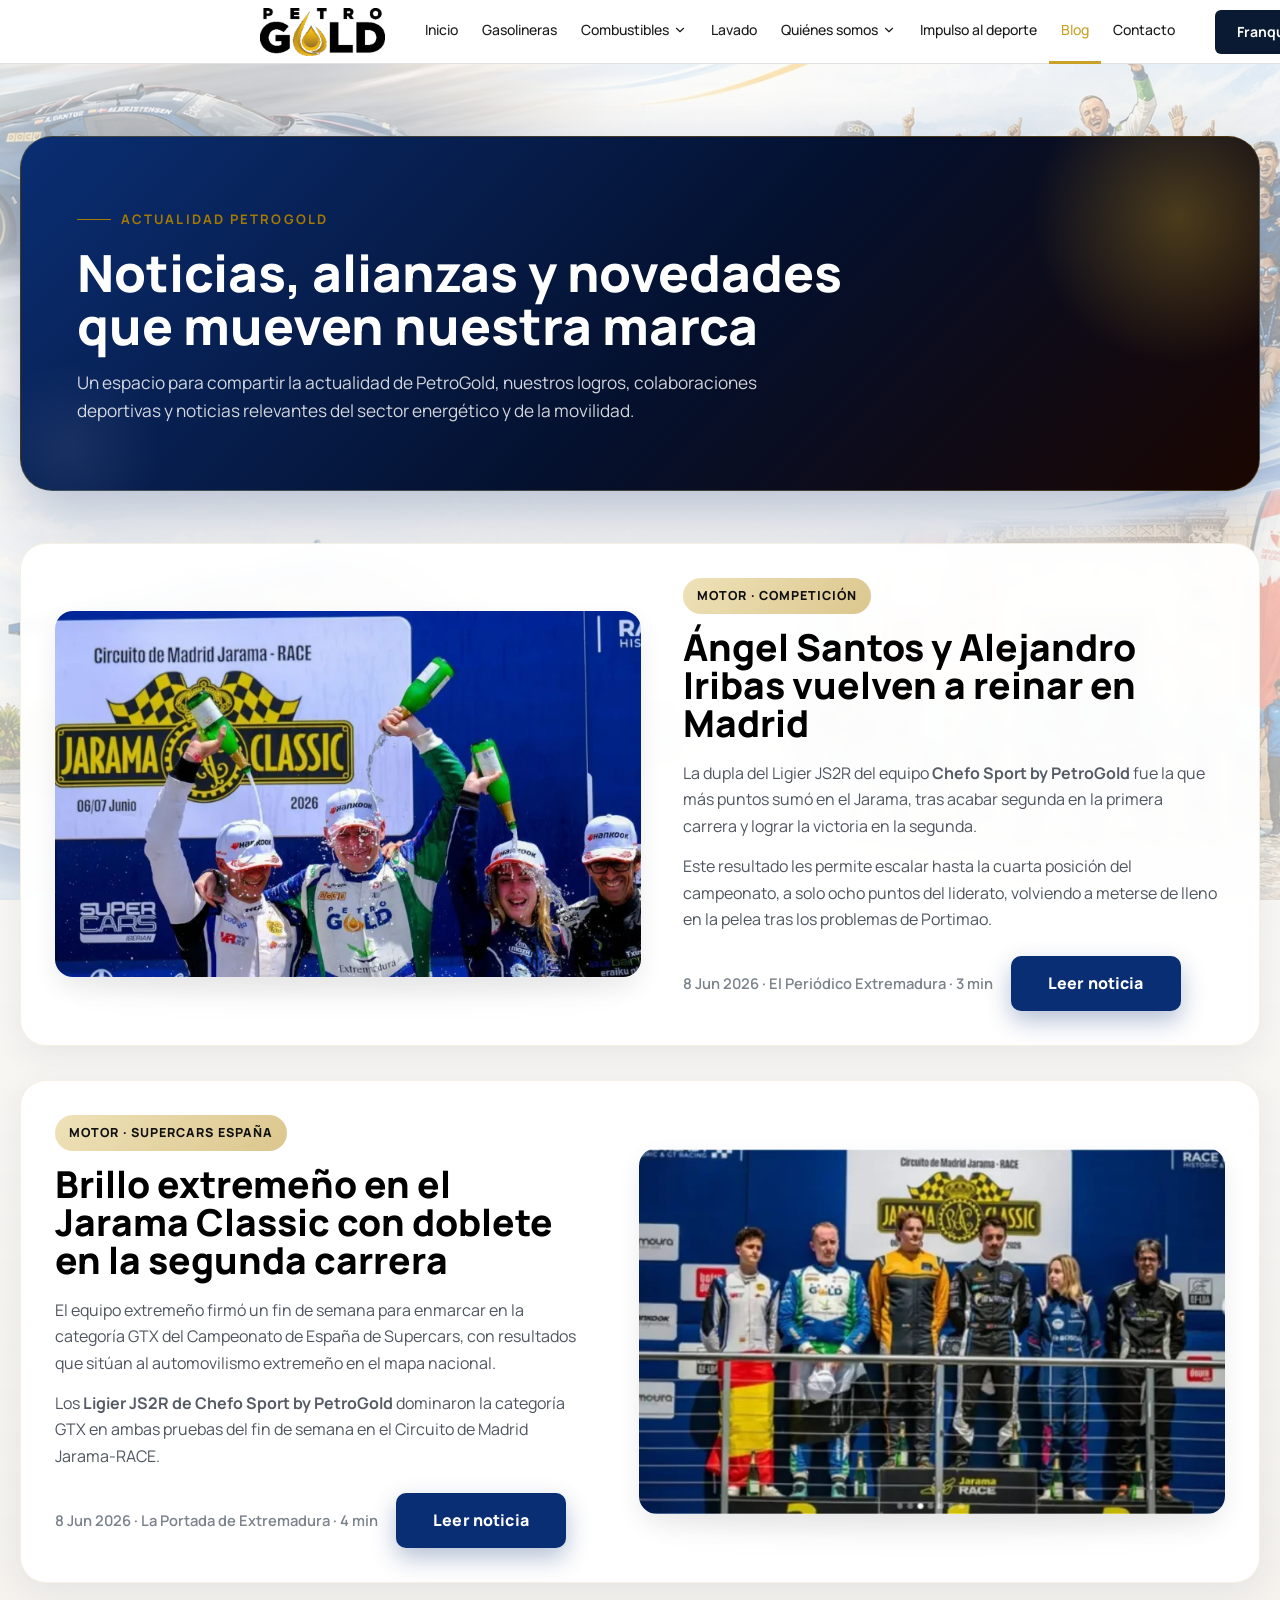
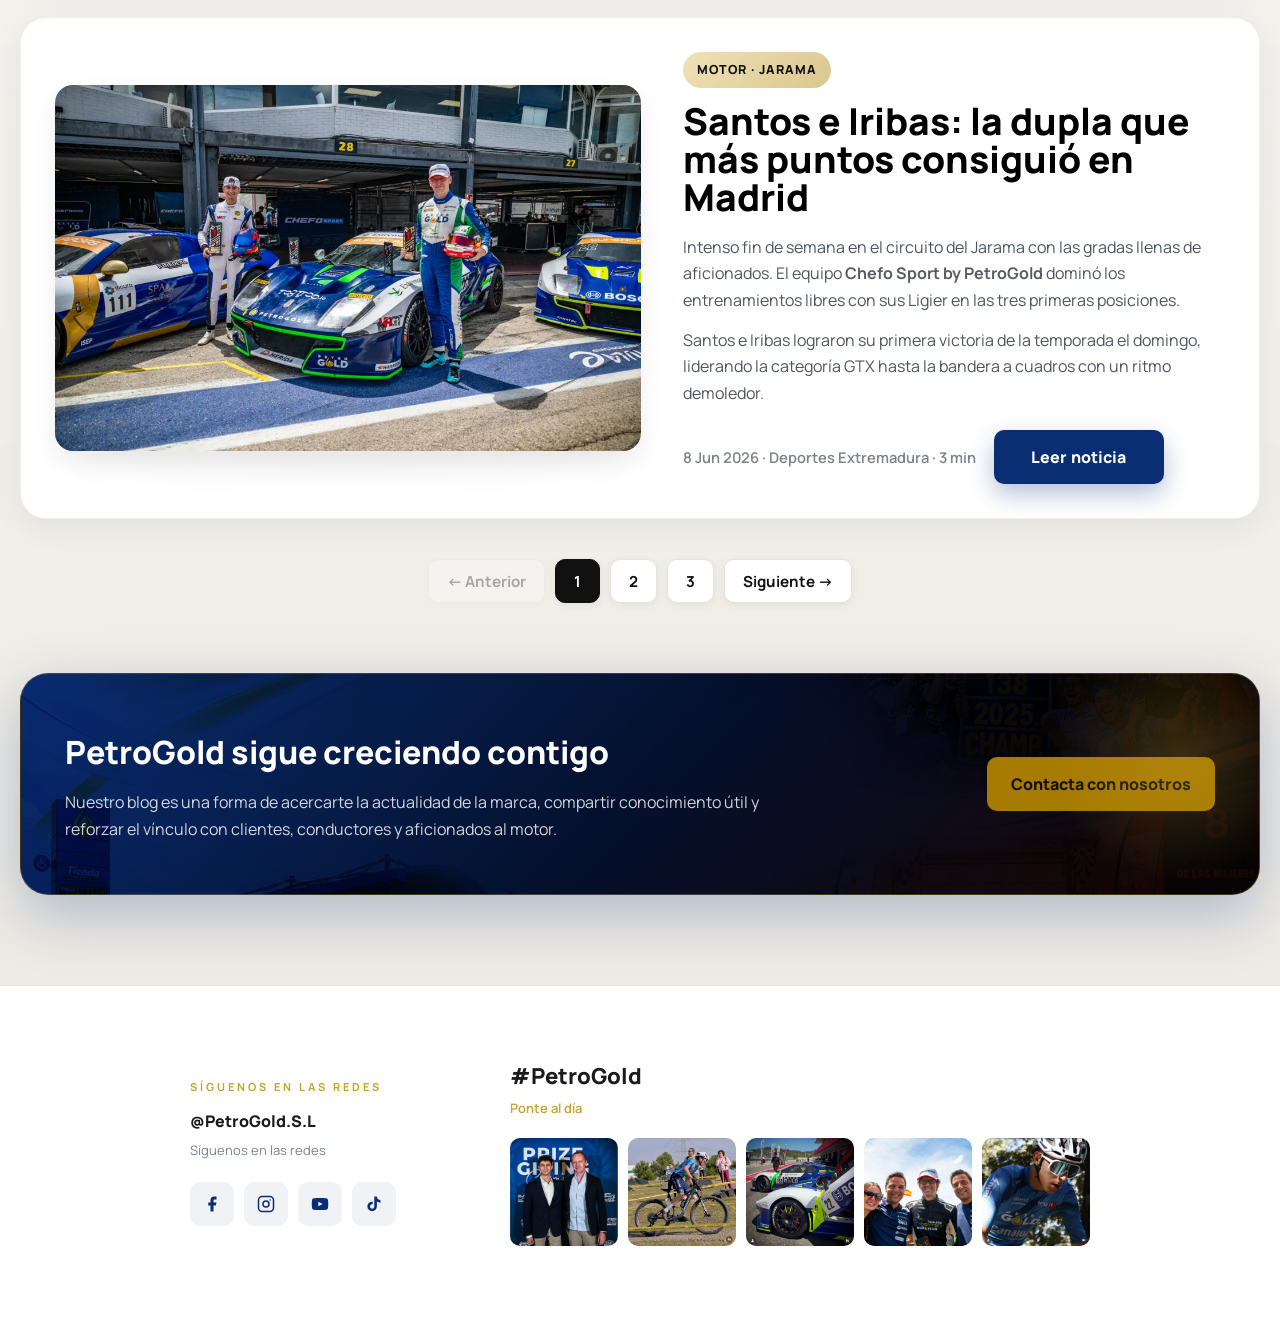
==== commit e276cf8b: "actualizacion rev 3" ====
--- a/blog.html
+++ b/blog.html
@@ -46,7 +46,9 @@
     body {
       font-family: 'Manrope', sans-serif;
       color: var(--pg-text);
-      background: linear-gradient(180deg, #fcfbf8 0%, #f6f4ef 100%);
+      background:
+        linear-gradient(180deg, rgba(252,251,248,0.62) 0%, rgba(240,237,230,0.78) 60%, rgba(232,228,220,0.82) 100%),
+        url('Img/07_blog_fondo.png') center top / cover fixed;
       line-height: 1.65;
     }
 
@@ -83,26 +85,35 @@
     .blog-hero-box {
       position: relative;
       overflow: hidden;
-      background:
-        radial-gradient(circle at top left, rgba(199, 178, 122, 0.18), transparent 32%),
-        radial-gradient(circle at right bottom, rgba(158, 185, 187, 0.16), transparent 28%),
-        linear-gradient(135deg, #fffdf8 0%, #f5f1e8 100%);
-      border: 1px solid rgba(199, 178, 122, 0.18);
+      background: linear-gradient(135deg, #0A2E73 0%, #04102d 55%, #1a0600 100%);
+      border: 1px solid rgba(201,162,39,0.3);
       border-radius: 32px;
-      padding: 54px 56px;
-      box-shadow: var(--shadow-soft);
+      padding: 64px 56px;
+      box-shadow: 0 24px 64px rgba(10,46,115,0.28);
     }
 
     .blog-hero-box::before {
       content: "";
       position: absolute;
-      width: 220px;
-      height: 220px;
-      right: -60px;
-      top: -60px;
-      background: rgba(199, 178, 122, 0.12);
+      width: 320px;
+      height: 320px;
+      right: -80px;
+      top: -80px;
+      background: radial-gradient(circle, rgba(201,162,39,0.32) 0%, transparent 65%);
       border-radius: 50%;
-      filter: blur(4px);
+      pointer-events: none;
+    }
+
+    .blog-hero-box::after {
+      content: "";
+      position: absolute;
+      width: 180px;
+      height: 180px;
+      left: -40px;
+      bottom: -50px;
+      background: radial-gradient(circle, rgba(255,255,255,0.07) 0%, transparent 70%);
+      border-radius: 50%;
+      pointer-events: none;
     }
 
     .blog-kicker {
@@ -129,7 +140,7 @@
       font-weight: 800;
       font-size: clamp(2.4rem, 4vw, 4.3rem);
       line-height: 1.02;
-      color: var(--pg-black);
+      color: #ffffff;
       max-width: 820px;
       margin-bottom: 18px;
     }
@@ -137,7 +148,7 @@
     .blog-hero p {
       max-width: 760px;
       font-size: 1.08rem;
-      color: var(--pg-text);
+      color: rgba(255,255,255,0.82);
     }
 
     .blog-toolbar {
@@ -147,10 +158,11 @@
       gap: 20px;
       margin: 0 0 36px;
       padding: 18px 22px;
-      background: rgba(255, 255, 255, 0.72);
-      border: 1px solid rgba(199, 178, 122, 0.16);
+      background: rgba(255,255,255,0.88);
+      border: 1px solid rgba(199,178,122,0.22);
       border-radius: 18px;
-      backdrop-filter: blur(8px);
+      backdrop-filter: blur(12px);
+      box-shadow: 0 4px 20px rgba(10,46,115,0.07);
     }
 
     .blog-toolbar-left h2 {
@@ -203,17 +215,19 @@
       grid-template-columns: 1.08fr 1fr;
       gap: 42px;
       align-items: center;
-      background: var(--pg-white);
+      background: rgba(255,255,255,0.96);
+      backdrop-filter: blur(6px);
       border-radius: var(--radius-xl);
       padding: 34px;
-      border: 1px solid rgba(199, 178, 122, 0.14);
-      box-shadow: var(--shadow-soft);
-      transition: transform 0.25s ease, box-shadow 0.25s ease;
+      border: 1px solid rgba(199,178,122,0.2);
+      box-shadow: 0 8px 32px rgba(10,46,115,0.07);
+      transition: transform 0.25s ease, box-shadow 0.25s ease, border-color 0.25s ease;
     }
 
     .post-featured:hover {
       transform: translateY(-4px);
-      box-shadow: 0 20px 42px rgba(17, 17, 17, 0.11);
+      box-shadow: 0 20px 50px rgba(10,46,115,0.14);
+      border-color: rgba(201,162,39,0.38);
     }
 
     .post-featured.reverse {
@@ -325,18 +339,19 @@
       min-width: 170px;
       padding: 14px 26px;
       border-radius: 10px;
-      background: #1a56db;
+      background: #0A2E73;
       color: var(--pg-white);
       font-weight: 800;
       font-size: 1rem;
       letter-spacing: 0.01em;
-      box-shadow: 0 10px 20px rgba(26, 86, 219, 0.28);
+      box-shadow: 0 10px 24px rgba(10,46,115,0.30);
       transition: 0.25s ease;
     }
 
     .btn-read:hover {
-      background: #1648c0;
+      background: #0d3a90;
       transform: translateY(-2px);
+      box-shadow: 0 14px 30px rgba(10,46,115,0.38);
     }
 
     .posts-grid-section {
@@ -432,15 +447,33 @@
     }
 
     .blog-cta-box {
-      background: linear-gradient(135deg, #000000 0%, #000000 100%);
+      background:
+        linear-gradient(135deg, #0A2E73 0%, #04102d 50%, #1a0600 100%),
+        url('Img/07_blog_fondo.png') center / cover;
+      background-blend-mode: multiply;
+      border: 1px solid rgba(201,162,39,0.3);
       border-radius: 28px;
-      padding: 42px 38px;
+      padding: 52px 44px;
       color: var(--pg-white);
       display: flex;
       align-items: center;
       justify-content: space-between;
       gap: 24px;
-      box-shadow: var(--shadow-soft);
+      box-shadow: 0 20px 60px rgba(10,46,115,0.28);
+      position: relative;
+      overflow: hidden;
+    }
+
+    .blog-cta-box::before {
+      content: "";
+      position: absolute;
+      width: 280px;
+      height: 280px;
+      right: -60px;
+      top: -60px;
+      background: radial-gradient(circle, rgba(201,162,39,0.25) 0%, transparent 65%);
+      border-radius: 50%;
+      pointer-events: none;
     }
 
     .blog-cta-box h3 {
@@ -927,6 +960,36 @@
     </div>
   </main>
 
+  <!-- ===== REDES SOCIALES ===== -->
+  <section class="pgqs-social-section">
+    <div class="pgqs-inner">
+      <div class="pgqs-social-grid">
+        <div class="pgqs-social-brand">
+          <span class="pgqs-eyebrow" style="display:block; margin-bottom:12px;">SÍGUENOS EN LAS REDES</span>
+          <strong>@PetroGold.S.L</strong>
+          <p>Síguenos en las redes</p>
+          <div class="pgqs-social-icons">
+            <a href="https://www.facebook.com/PetroGold.S.L" target="_blank" rel="noopener noreferrer" aria-label="Facebook" class="pgqs-social-icon"><svg viewBox="0 0 24 24" fill="currentColor" width="18" height="18"><path d="M18 2h-3a5 5 0 0 0-5 5v3H7v4h3v8h4v-8h3l1-4h-4V7a1 1 0 0 1 1-1h3z"/></svg></a>
+            <a href="https://www.instagram.com/petrogold.sl/" target="_blank" rel="noopener noreferrer" aria-label="Instagram" class="pgqs-social-icon"><svg viewBox="0 0 24 24" fill="none" stroke="currentColor" stroke-width="2" width="18" height="18"><rect x="2" y="2" width="20" height="20" rx="5" ry="5"/><circle cx="12" cy="12" r="4"/><circle cx="17.5" cy="6.5" r="1" fill="currentColor" stroke="none"/></svg></a>
+            <a href="https://www.youtube.com/@petrogolds.l9030" target="_blank" rel="noopener noreferrer" aria-label="YouTube" class="pgqs-social-icon"><svg viewBox="0 0 24 24" fill="currentColor" width="18" height="18"><path d="M22.54 6.42a2.78 2.78 0 0 0-1.95-1.96C18.88 4 12 4 12 4s-6.88 0-8.59.46A2.78 2.78 0 0 0 1.46 6.42 29 29 0 0 0 1 12a29 29 0 0 0 .46 5.58A2.78 2.78 0 0 0 3.41 19.6C5.12 20 12 20 12 20s6.88 0 8.59-.4a2.78 2.78 0 0 0 1.95-1.97A29 29 0 0 0 23 12a29 29 0 0 0-.46-5.58zM9.75 15.02V8.98L15.5 12l-5.75 3.02z"/></svg></a>
+            <a href="https://www.tiktok.com/@petrogold.sl" target="_blank" rel="noopener noreferrer" aria-label="TikTok" class="pgqs-social-icon"><svg viewBox="0 0 24 24" fill="currentColor" width="18" height="18"><path d="M19.59 6.69a4.83 4.83 0 0 1-3.77-4.25V2h-3.45v13.67a2.89 2.89 0 0 1-2.88 2.5 2.89 2.89 0 0 1-2.89-2.89 2.89 2.89 0 0 1 2.89-2.89c.28 0 .54.04.79.1V9.01a6.33 6.33 0 0 0-.79-.05 6.34 6.34 0 0 0-6.34 6.34 6.34 6.34 0 0 0 6.34 6.34 6.34 6.34 0 0 0 6.33-6.34V8.69a8.18 8.18 0 0 0 4.78 1.52V6.76a4.85 4.85 0 0 1-1.01-.07z"/></svg></a>
+          </div>
+        </div>
+        <div class="pgqs-social-feed">
+          <h3>#PetroGold</h3>
+          <p class="pgqs-social-feed-tag">Ponte al día</p>
+          <div class="pgqs-ig-grid">
+            <div class="pgqs-ig-item"><a href="https://www.instagram.com/petrogold.sl/" target="_blank" rel="noopener noreferrer"><img src="Img/05_instagram_01.png" alt="PetroGold en redes" loading="lazy" /></a></div>
+            <div class="pgqs-ig-item"><a href="https://www.instagram.com/petrogold.sl/" target="_blank" rel="noopener noreferrer"><img src="Img/05_instagram_02.png" alt="PetroGold en redes" loading="lazy" /></a></div>
+            <div class="pgqs-ig-item"><a href="https://www.instagram.com/petrogold.sl/" target="_blank" rel="noopener noreferrer"><img src="Img/05_instagram_03.png" alt="PetroGold en redes" loading="lazy" /></a></div>
+            <div class="pgqs-ig-item"><a href="https://www.instagram.com/petrogold.sl/" target="_blank" rel="noopener noreferrer"><img src="Img/05_instagram_04.png" alt="PetroGold en redes" loading="lazy" /></a></div>
+            <div class="pgqs-ig-item"><a href="https://www.instagram.com/petrogold.sl/" target="_blank" rel="noopener noreferrer"><img src="Img/05_instagram_05.png" alt="PetroGold en redes" loading="lazy" /></a></div>
+          </div>
+        </div>
+      </div>
+    </div>
+  </section>
+
   <script src="js/main.js"></script>
   <script>
     (function () {
--- a/css/style.css
+++ b/css/style.css
@@ -337,7 +337,12 @@
   opacity: 0;
   transition: opacity 0.7s ease;
   display: flex;
-  align-items: center;
+  align-items: flex-start;
+}
+
+/* index.html hero: offset from fixed navbar */
+.hero-slider .slide {
+  padding-top: 110px;
 }
 
 .slide.active {
@@ -357,9 +362,8 @@
   position: relative;
   z-index: 2;
   width: 100%;
-  height: 100%;
-  display: flex;
-  align-items: center;
+  display: flex;
+  align-items: flex-start;
 }
 
 .slide-content {
@@ -404,6 +408,7 @@
 
 .slide-btn {
   display: inline-flex;
+  align-self: flex-start;
   align-items: center;
   gap: 10px;
   background: #fff;
@@ -429,8 +434,8 @@
 /* Slider controls */
 .slider-controls {
   position: absolute;
-  bottom: 32px;
-  left: clamp(60px, 14vw, 260px);
+  bottom: 52px;
+  left: clamp(80px, 12vw, 220px);
   z-index: 10;
   display: flex;
   align-items: center;
@@ -722,7 +727,7 @@
 
 .hero-wrapper {
   position: relative;
-  height: 600px;
+  height: 720px;
   overflow: hidden;
 }
 
@@ -1363,7 +1368,7 @@
   min-height: 240px;
   background-image: url('../Img/01_inicio_blog_2.webp');
   background-size: cover;
-  background-position: center 40%;
+  background-position: center 50%;
   background-repeat: no-repeat;
   display: flex;
   align-items: center;
@@ -1684,7 +1689,11 @@
   }
 
   .hero-wrapper {
-    height: 480px;
+    height: 650px;
+  }
+
+  .hero-slider .slide {
+    padding-top: 80px;
   }
 
   .slide-title {
@@ -1698,6 +1707,7 @@
 
   .slider-controls {
     left: clamp(40px, 8vw, 100px);
+    bottom: 44px;
   }
 }
 
@@ -1824,7 +1834,11 @@
 
   /* Hero */
   .hero-wrapper {
-    height: 420px;
+    height: 560px;
+  }
+
+  .hero-slider .slide {
+    padding-top: 88px;
   }
 
   .slide-content {
@@ -1851,8 +1865,8 @@
   }
 
   .slider-controls {
-    left: 32px;
-    bottom: 20px;
+    left: 24px;
+    bottom: 36px;
   }
 
   .petrogold-location-item {
@@ -1870,7 +1884,19 @@
   }
 
   .slider-controls {
-    left: 260px;
+    left: 220px;
+  }
+
+  .hero-wrapper {
+    height: 700px;
+  }
+
+  .hero-slider .slide {
+    padding-top: 80px;
+  }
+
+  .slider-controls {
+    bottom: 30px;
   }
 }
 
@@ -1961,7 +1987,7 @@
 @media (max-width: 480px) {
 
   .hero-wrapper {
-    height: 360px;
+    height: 500px;
   }
 
   .slide-title {
@@ -1978,8 +2004,8 @@
   }
 
   .slider-controls {
-    left: 20px;
-    bottom: 16px;
+    left: 16px;
+    bottom: 28px;
     gap: 6px;
   }
 
@@ -2105,6 +2131,18 @@
 }
 
 /* ── Sport section responsive ── */
+@media (min-width: 1024px) {
+  .sport-section {
+    background-position: 55% 50%;
+  }
+}
+
+@media (min-width: 1400px) {
+  .sport-section {
+    background-position: 60% 50%;
+  }
+}
+
 @media (max-width: 768px) {
   .sport-section {
     min-height: 200px;
@@ -2496,7 +2534,7 @@
   z-index: 2;
   margin-left: clamp(80px, 12vw, 220px);
   width: min(55%, 680px);
-  background: rgba(20, 30, 45, 0.58);
+  background: rgba(20, 30, 45, 0.38);
   backdrop-filter: blur(14px);
   -webkit-backdrop-filter: blur(14px);
   border: 1px solid rgba(255, 255, 255, 0.08);
@@ -2528,7 +2566,7 @@
 
 .hero-pg-text {
   font-family: var(--font);
-  font-size: 17px;
+  font-size: 20px;
   font-weight: 400;
   color: rgba(255, 255, 255, 0.88);
   line-height: 1.7;
@@ -2639,6 +2677,60 @@
   .hero-pg-btn {
     justify-content: center;
     padding: 13px 20px;
+  }
+}
+
+/* hero-pg-card dentro del hero slider (index.html) */
+.hero-slider .hero-pg-card .slide-btn {
+  margin-top: 14px;
+}
+
+@media (max-width: 1024px) {
+  .hero-slider .hero-pg-card {
+    margin-left: clamp(40px, 8vw, 100px);
+    width: min(72%, 560px);
+    padding: 32px 28px;
+  }
+  .hero-slider .hero-pg-card .slide-title {
+    font-size: 26px;
+  }
+}
+
+@media (max-width: 768px) {
+  .hero-slider .hero-pg-card {
+    width: min(70%, 420px);
+    margin: 0 0 0 24px;
+    padding: 24px 20px;
+    border-radius: 16px;
+    gap: 14px;
+  }
+  .hero-slider .hero-pg-card .slide-title {
+    font-size: 20px;
+    margin-bottom: 16px;
+  }
+  .hero-slider .hero-pg-card .slide-label {
+    font-size: 11px;
+    letter-spacing: 2px;
+    margin-bottom: 10px;
+  }
+  .hero-slider .hero-pg-card .slide-subtitle {
+    font-size: 14px;
+    margin-bottom: 14px;
+    margin-top: -8px;
+  }
+}
+
+@media (max-width: 480px) {
+  .hero-slider .hero-pg-card {
+    width: min(82%, 380px);
+    margin: 0 0 0 16px;
+    padding: 20px 16px;
+    border-radius: 14px;
+    gap: 12px;
+  }
+  .hero-slider .hero-pg-card .slide-title {
+    font-size: 18px;
+    margin-bottom: 12px;
   }
 }
 
@@ -3427,7 +3519,7 @@
 
 .comb-hero-subtitle {
   font-family: var(--font);
-  font-size: 17px;
+  font-size: 20px;
   color: rgba(255,255,255,0.78);
   line-height: 1.65;
   max-width: 480px;
@@ -4134,9 +4226,9 @@
 
 .lav-hero-subtitle {
   font-family: var(--font);
-  font-size: 17px;
+  font-size: 20px;
   font-weight: 400;
-  color: rgba(255,255,255,0.82);
+  color: rgba(255,255,255,1);
   line-height: 1.75;
   max-width: 520px;
   animation: lav-fade-up 0.75s ease both;
@@ -4535,6 +4627,212 @@
   letter-spacing: 0.3px;
   text-align: center;
   line-height: 33px;
+}
+
+
+/* ── Galería de Boxes de Lavado ── */
+.lav-boxes-gallery {
+  background: #f8f8f8;
+  padding: 72px 40px;
+}
+
+.lav-gallery-inner {
+  max-width: 1280px;
+  margin: 0 auto;
+}
+
+.lav-gallery-header {
+  margin-bottom: 36px;
+}
+
+.lav-gallery-title {
+  font-family: var(--font);
+  font-size: clamp(1.6rem, 3vw, 2.2rem);
+  font-weight: 800;
+  color: var(--text-dark);
+  margin-bottom: 10px;
+}
+
+.lav-gallery-subtitle {
+  font-size: 1rem;
+  color: #666;
+  max-width: 620px;
+}
+
+.lav-carousel-wrap {
+  display: flex;
+  align-items: center;
+  gap: 12px;
+}
+
+.lav-car-arrow {
+  flex-shrink: 0;
+  width: 44px;
+  height: 44px;
+  border-radius: 50%;
+  border: 2px solid var(--border, #e0e0e0);
+  background: #fff;
+  color: var(--text-dark);
+  display: flex;
+  align-items: center;
+  justify-content: center;
+  cursor: pointer;
+  transition: background 0.22s, border-color 0.22s, color 0.22s;
+}
+
+.lav-car-arrow:hover {
+  background: var(--gold, #C9A227);
+  border-color: var(--gold, #C9A227);
+  color: #fff;
+}
+
+.lav-car-arrow:disabled {
+  cursor: default;
+}
+
+.lav-carousel-track-wrap {
+  flex: 1;
+  overflow: hidden;
+}
+
+.lav-carousel-track {
+  display: flex;
+  gap: 14px;
+  transition: transform 0.42s cubic-bezier(0.25, 0.46, 0.45, 0.94);
+}
+
+.lav-car-thumb {
+  flex: 0 0 calc(20% - 11.2px);
+  border-radius: 14px;
+  overflow: hidden;
+  cursor: pointer;
+  border: 3px solid transparent;
+  transition: border-color 0.25s, box-shadow 0.25s;
+}
+
+.lav-car-thumb img {
+  width: 100%;
+  aspect-ratio: 16 / 10;
+  object-fit: cover;
+  display: block;
+  transition: transform 0.3s ease;
+}
+
+.lav-car-thumb:hover img {
+  transform: scale(1.05);
+}
+
+.lav-car-thumb:hover {
+  box-shadow: 0 8px 20px rgba(0, 0, 0, 0.14);
+}
+
+.lav-car-thumb.active {
+  border-color: var(--gold, #C9A227);
+  box-shadow: 0 8px 24px rgba(201, 162, 39, 0.3);
+}
+
+/* ── Lightbox ── */
+.lav-lightbox {
+  position: fixed;
+  inset: 0;
+  z-index: 9999;
+  background: rgba(0, 0, 0, 0.92);
+  display: flex;
+  align-items: center;
+  justify-content: center;
+  opacity: 0;
+  visibility: hidden;
+  transition: opacity 0.3s ease, visibility 0.3s ease;
+}
+
+.lav-lightbox.open {
+  opacity: 1;
+  visibility: visible;
+}
+
+.lav-lb-img-wrap {
+  display: flex;
+  align-items: center;
+  justify-content: center;
+  max-width: 90vw;
+  max-height: 85vh;
+}
+
+.lav-lb-img-wrap img {
+  max-width: 90vw;
+  max-height: 85vh;
+  object-fit: contain;
+  border-radius: 12px;
+  box-shadow: 0 24px 60px rgba(0, 0, 0, 0.5);
+  transition: opacity 0.22s ease;
+  display: block;
+}
+
+.lav-lb-close {
+  position: absolute;
+  top: 20px;
+  right: 20px;
+  width: 44px;
+  height: 44px;
+  border-radius: 50%;
+  background: rgba(255, 255, 255, 0.12);
+  border: 1.5px solid rgba(255, 255, 255, 0.25);
+  color: #fff;
+  display: flex;
+  align-items: center;
+  justify-content: center;
+  cursor: pointer;
+  transition: background 0.2s;
+  z-index: 1;
+}
+
+.lav-lb-close:hover {
+  background: rgba(255, 255, 255, 0.24);
+}
+
+.lav-lb-arrow {
+  position: absolute;
+  top: 50%;
+  transform: translateY(-50%);
+  width: 52px;
+  height: 52px;
+  border-radius: 50%;
+  background: rgba(255, 255, 255, 0.1);
+  border: 1.5px solid rgba(255, 255, 255, 0.2);
+  color: #fff;
+  display: flex;
+  align-items: center;
+  justify-content: center;
+  cursor: pointer;
+  transition: background 0.22s, border-color 0.22s;
+  z-index: 1;
+}
+
+.lav-lb-prev { left: 20px; }
+.lav-lb-next { right: 20px; }
+
+.lav-lb-arrow:hover {
+  background: var(--gold, #C9A227);
+  border-color: var(--gold, #C9A227);
+}
+
+.lav-lb-counter {
+  position: absolute;
+  bottom: 22px;
+  left: 50%;
+  transform: translateX(-50%);
+  color: rgba(255, 255, 255, 0.65);
+  font-family: var(--font, 'Manrope', sans-serif);
+  font-size: 0.88rem;
+  font-weight: 600;
+  letter-spacing: 0.06em;
+  pointer-events: none;
+}
+
+@media (max-width: 480px) {
+  .lav-lb-arrow { width: 40px; height: 40px; }
+  .lav-lb-prev { left: 10px; }
+  .lav-lb-next { right: 10px; }
 }
 
 
@@ -4754,10 +5052,11 @@
     width: 100%;
     min-height: 52px;
   }
-}
-
-
-/* ── LAV Responsive: Mobile ≤ 768px ── */
+
+  /* Gallery */
+  .lav-boxes-gallery { padding: 60px 24px; }
+  .lav-car-thumb { flex: 0 0 calc(25% - 10.5px); }
+}
 @media (max-width: 768px) {
 
   /* Prevent any horizontal overflow */
@@ -4844,6 +5143,11 @@
   }
 
   .lav-cta-btns { gap: 12px; }
+
+  /* Gallery */
+  .lav-boxes-gallery { padding: 48px 16px; }
+  .lav-car-thumb { flex: 0 0 calc(33.333% - 9.4px); }
+  .lav-car-arrow { width: 38px; height: 38px; }
 }
 
 
@@ -4886,6 +5190,11 @@
 
   /* Quote block */
   .lav-quote-block { padding: 20px 16px 20px 14px; }
+
+  /* Gallery */
+  .lav-boxes-gallery { padding: 36px 12px; }
+  .lav-car-thumb { flex: 0 0 calc(50% - 7px); }
+  .lav-car-arrow { width: 34px; height: 34px; }
 }
 
 
@@ -6199,6 +6508,40 @@
   padding-top: 20;
 }
 
+/* ── Ambassadors wrapper: premium card layout ── */
+.id-ambassadors-wrap {
+  display: flex;
+  flex-direction: column;
+  gap: 32px;
+  padding: 0 clamp(20px, 5vw, 80px) 72px;
+}
+
+.id-ambassadors-wrap .id-testimony {
+  border-radius: 14px;
+  overflow: hidden;
+  border: 1px solid rgba(30, 80, 160, 0.28);
+  box-shadow:
+    0 12px 48px rgba(0, 0, 0, 0.55),
+    0 2px 8px rgba(0, 0, 0, 0.35),
+    inset 0 1px 0 rgba(255, 255, 255, 0.04);
+  transition: transform 0.32s ease, box-shadow 0.32s ease;
+}
+
+.id-ambassadors-wrap .id-testimony:hover {
+  transform: translateY(-5px);
+  box-shadow:
+    0 22px 64px rgba(0, 0, 0, 0.65),
+    0 4px 16px rgba(30, 80, 160, 0.22),
+    inset 0 1px 0 rgba(255, 255, 255, 0.05);
+}
+
+@media (max-width: 768px) {
+  .id-ambassadors-wrap { gap: 22px; padding: 0 16px 56px; }
+}
+@media (max-width: 480px) {
+  .id-ambassadors-wrap { gap: 16px; padding: 0 10px 44px; }
+}
+
 .id-colabs-inner {
   display: flex;
   flex-direction: column;
@@ -7869,8 +8212,8 @@
 }
 
 .pgqs-hero-sub {
-  font-size: clamp(14px, 1.6vw, 17px);
-  color: rgba(255,255,255,0.82);
+  font-size: clamp(20px, 1.7vw, 20px);
+  color: rgba(255,255,255,1);
   line-height: 1.65;
   max-width: 520px;
   margin: 0;
@@ -8021,6 +8364,25 @@
   transition: background 0.25s, color 0.25s, border-color 0.25s;
 }
 .pgqs-tl-item:hover .pgqs-tl-icon { background: var(--gold); color: #fff; }
+
+.pgqs-tl-badge {
+  position: absolute;
+  top: -4px;
+  right: -4px;
+  width: 20px;
+  height: 20px;
+  border-radius: 50%;
+  background: #0A2E73;
+  color: #fff;
+  font-family: var(--font);
+  font-size: 11px;
+  font-weight: 800;
+  display: flex;
+  align-items: center;
+  justify-content: center;
+  line-height: 1;
+  border: 2px solid #fff;
+}
 
 .pgqs-tl-year { font-family: var(--font); font-size: 18px; font-weight: 800; color: #0A2E73; margin-bottom: 8px; }
 .pgqs-tl-text { font-family: var(--font); font-size: 13px; color: #5a6475; line-height: 1.55; margin: 0; }
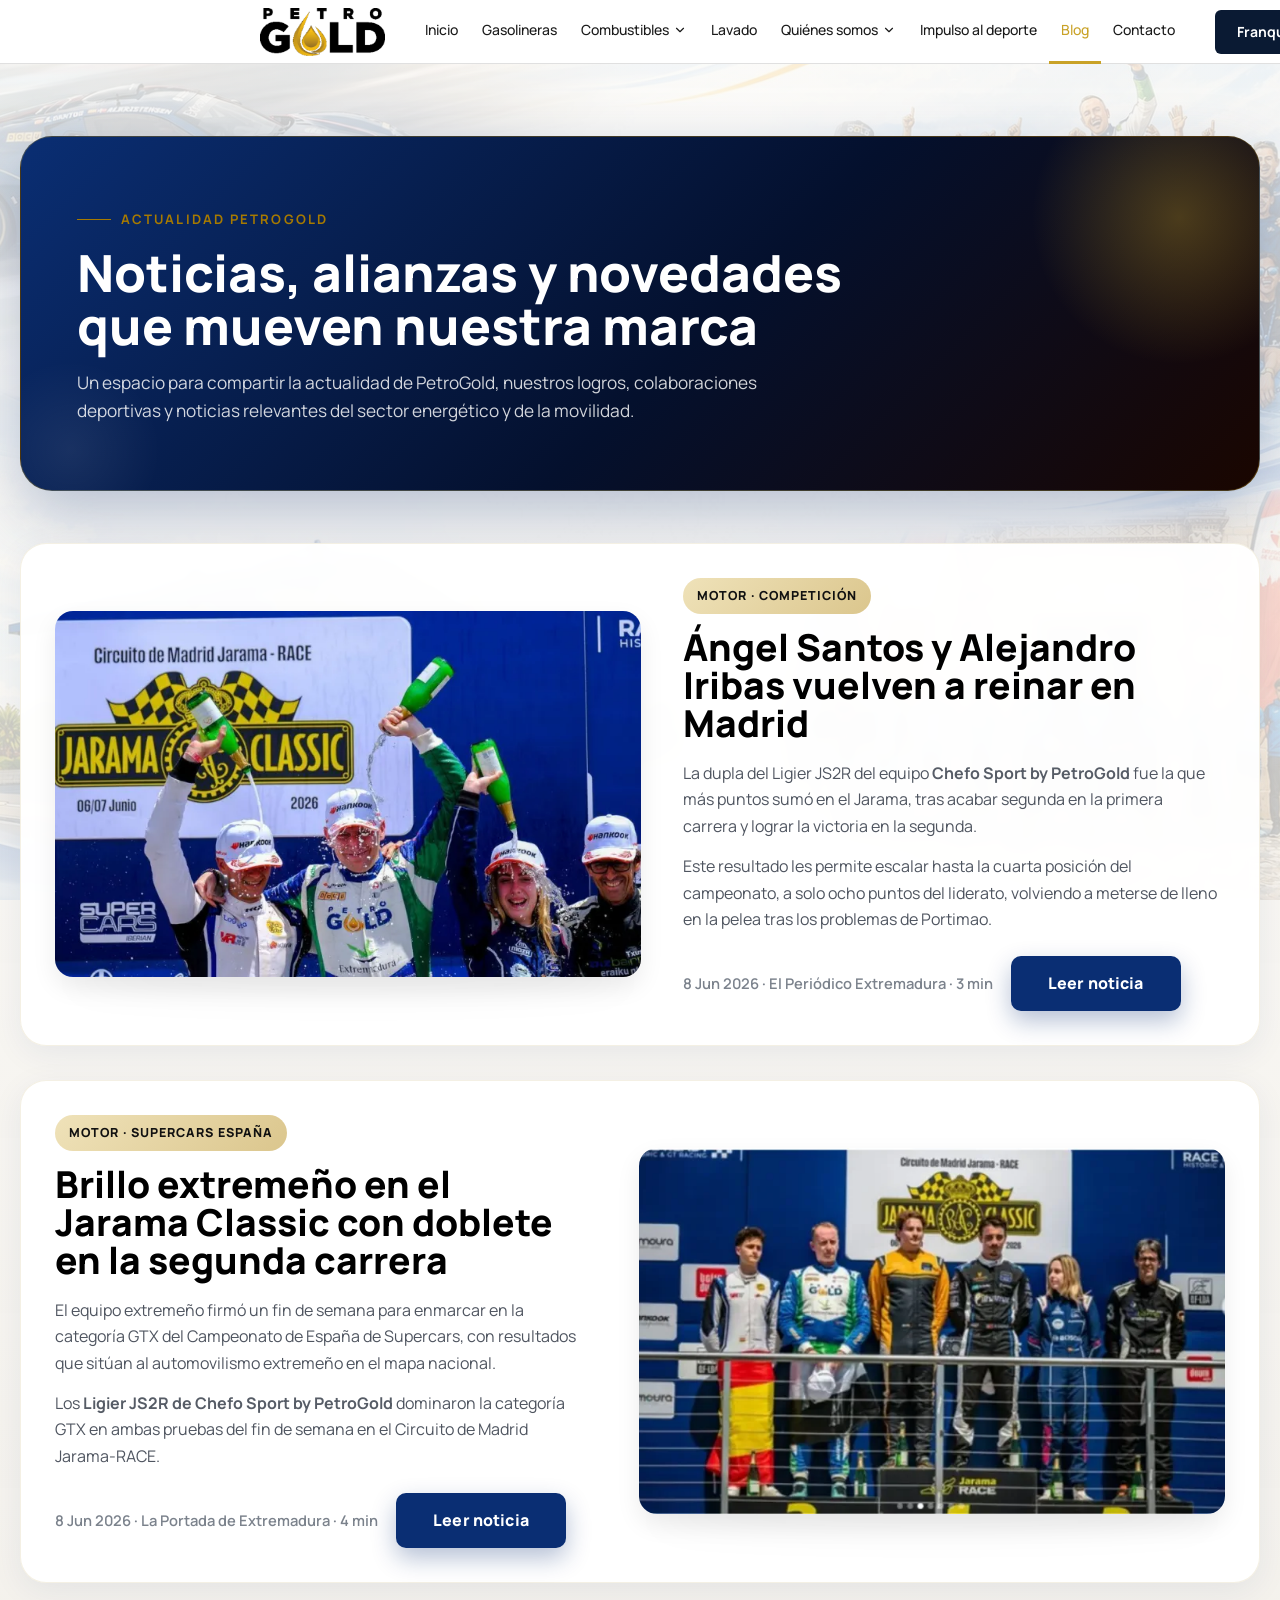
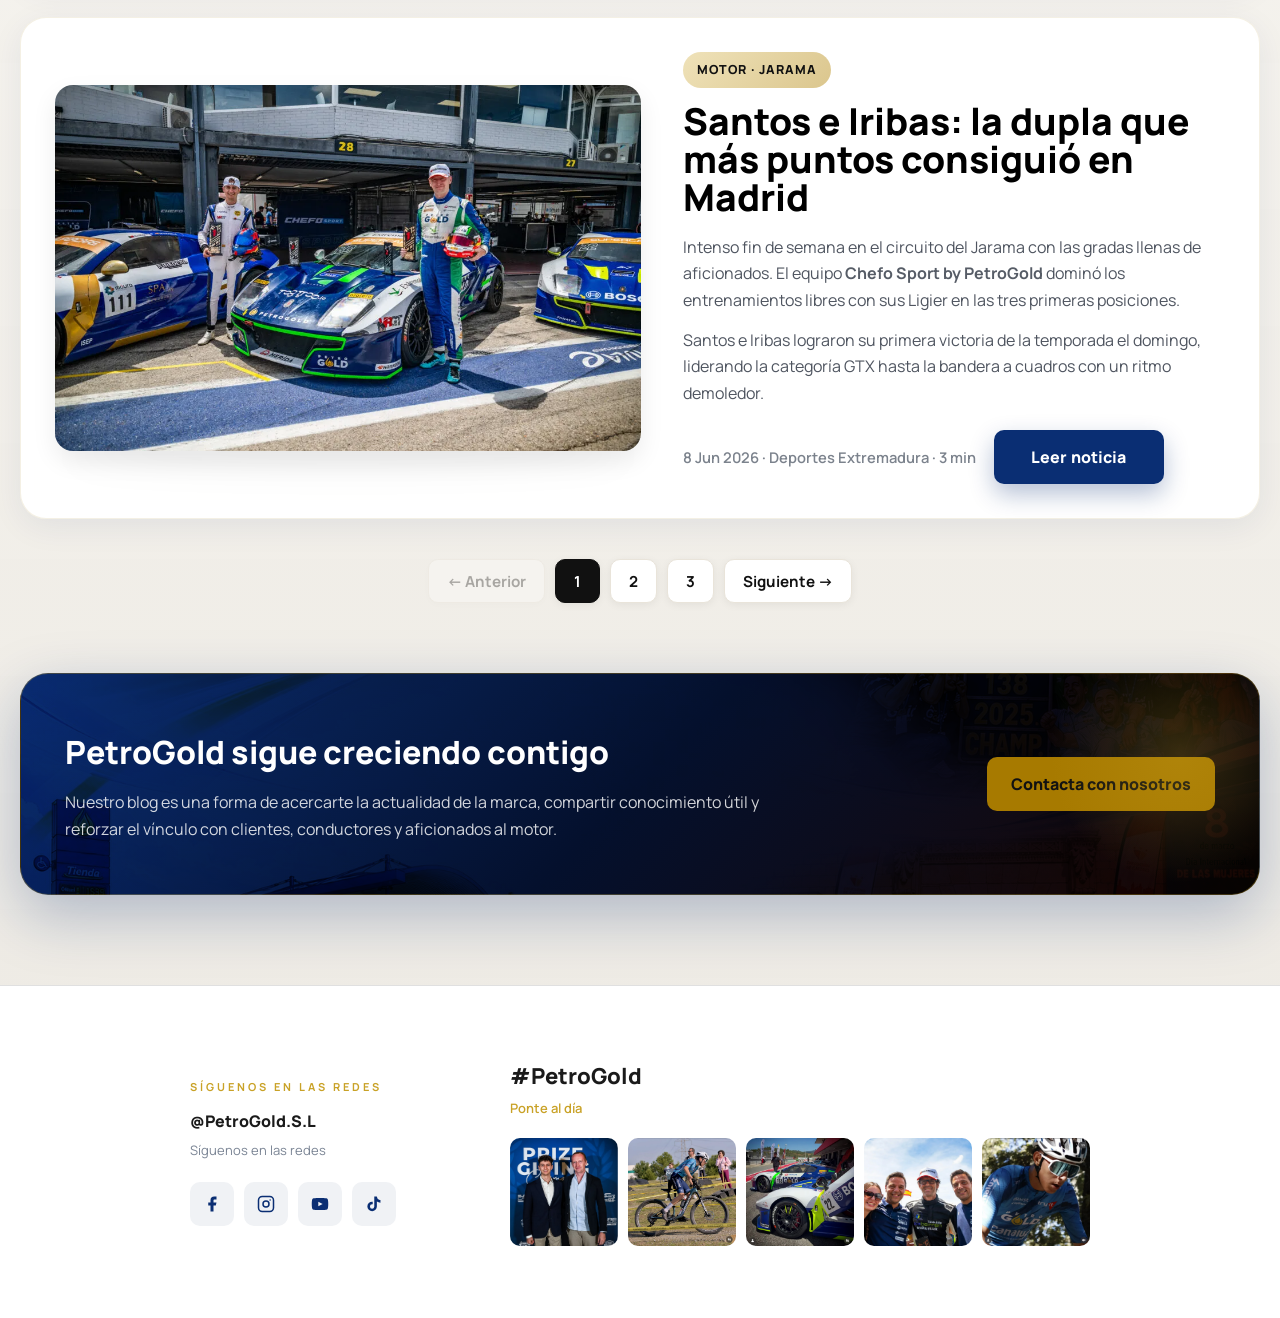
==== commit 8179414c: "actualizacion" ====
--- a/blog.html
+++ b/blog.html
@@ -47,7 +47,7 @@
       font-family: 'Manrope', sans-serif;
       color: var(--pg-text);
       background:
-        linear-gradient(180deg, rgba(252,251,248,0.62) 0%, rgba(240,237,230,0.78) 60%, rgba(232,228,220,0.82) 100%),
+        linear-gradient(180deg, rgba(252,251,248,0.82) 0%, rgba(240,237,230,0.78) 60%, rgba(232,228,220,0.82) 100%),
         url('Img/07_blog_fondo.png') center top / cover fixed;
       line-height: 1.65;
     }
--- a/css/style.css
+++ b/css/style.css
@@ -4304,7 +4304,7 @@
 /* ── 2. Te ofrecemos lo mejor ── */
 .lav-offer-section {
   background: #f8f8f8;
-  padding: 100px 40px;
+  padding: 40px 40px;
 }
 
 .lav-offer-inner {
@@ -4633,7 +4633,7 @@
 /* ── Galería de Boxes de Lavado ── */
 .lav-boxes-gallery {
   background: #f8f8f8;
-  padding: 72px 40px;
+  padding: 40px 40px;
 }
 
 .lav-gallery-inner {
@@ -4641,9 +4641,6 @@
   margin: 0 auto;
 }
 
-.lav-gallery-header {
-  margin-bottom: 36px;
-}
 
 .lav-gallery-title {
   font-family: var(--font);
